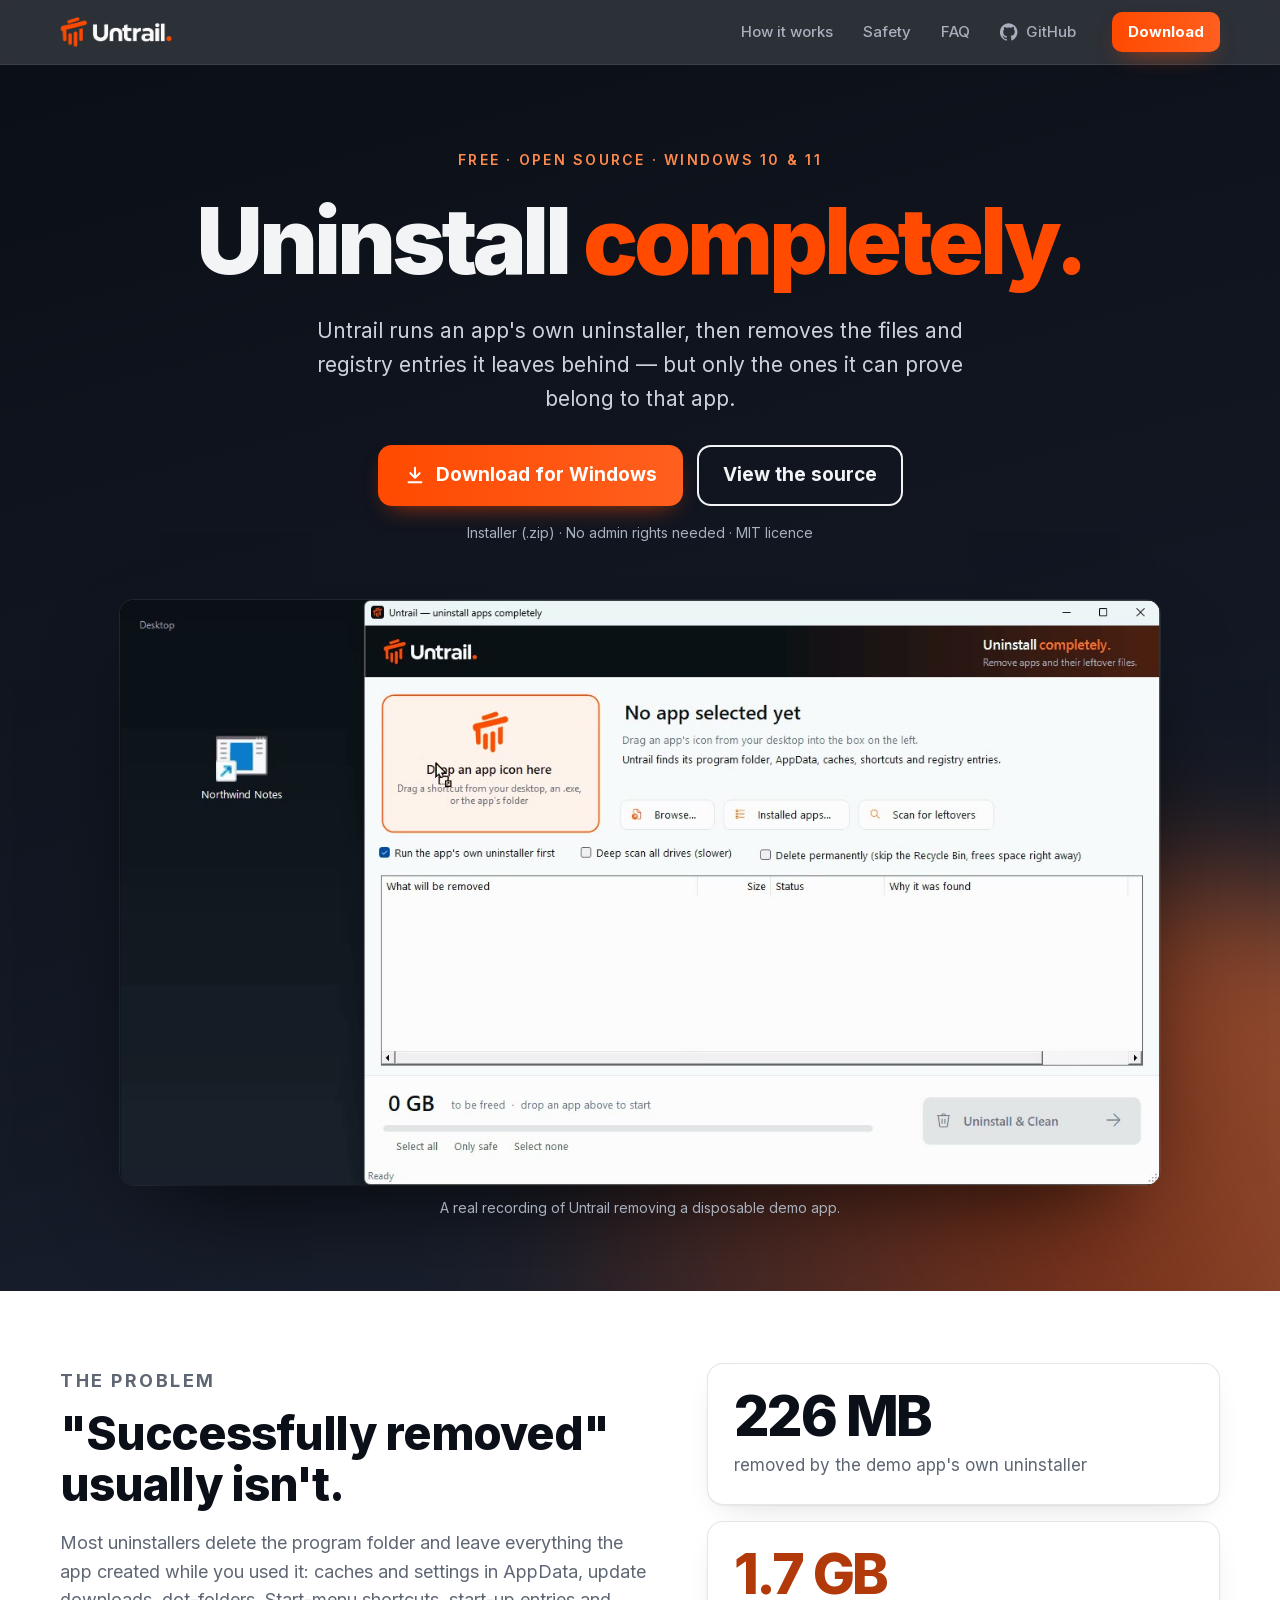
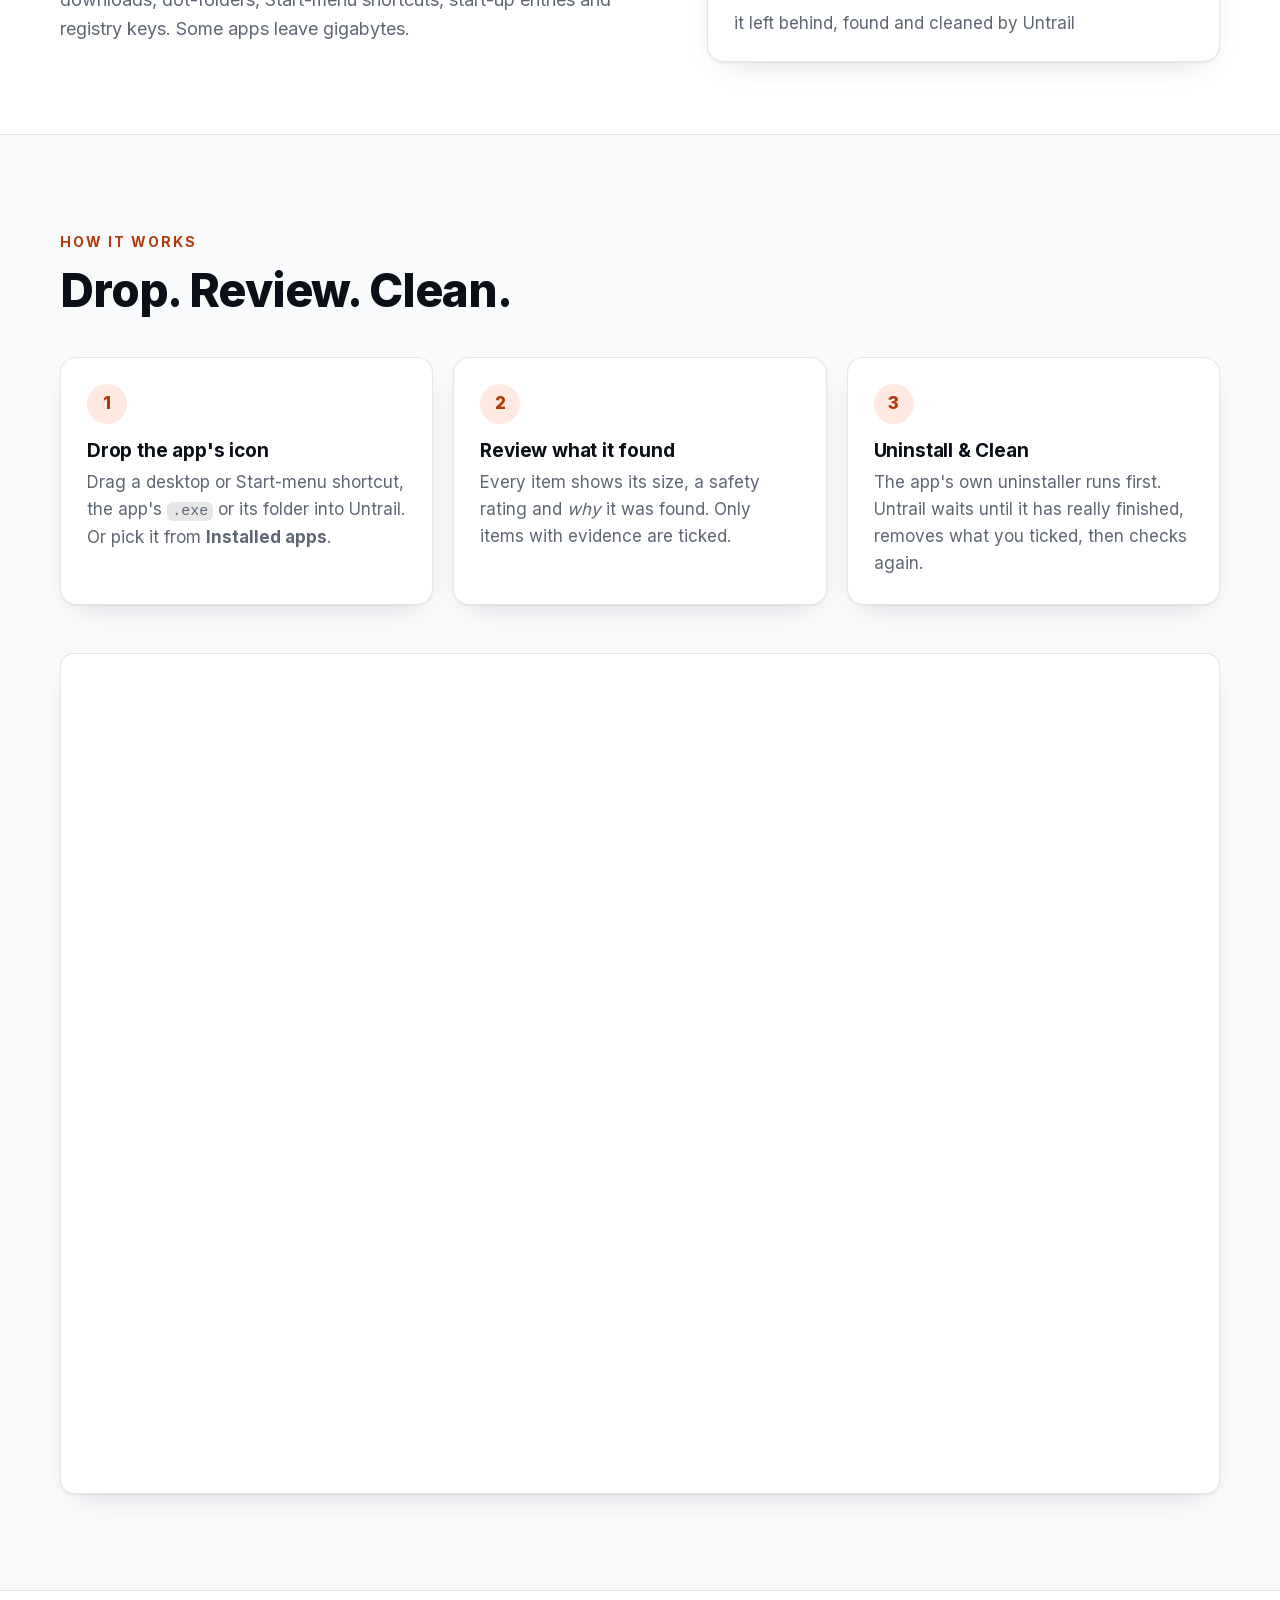
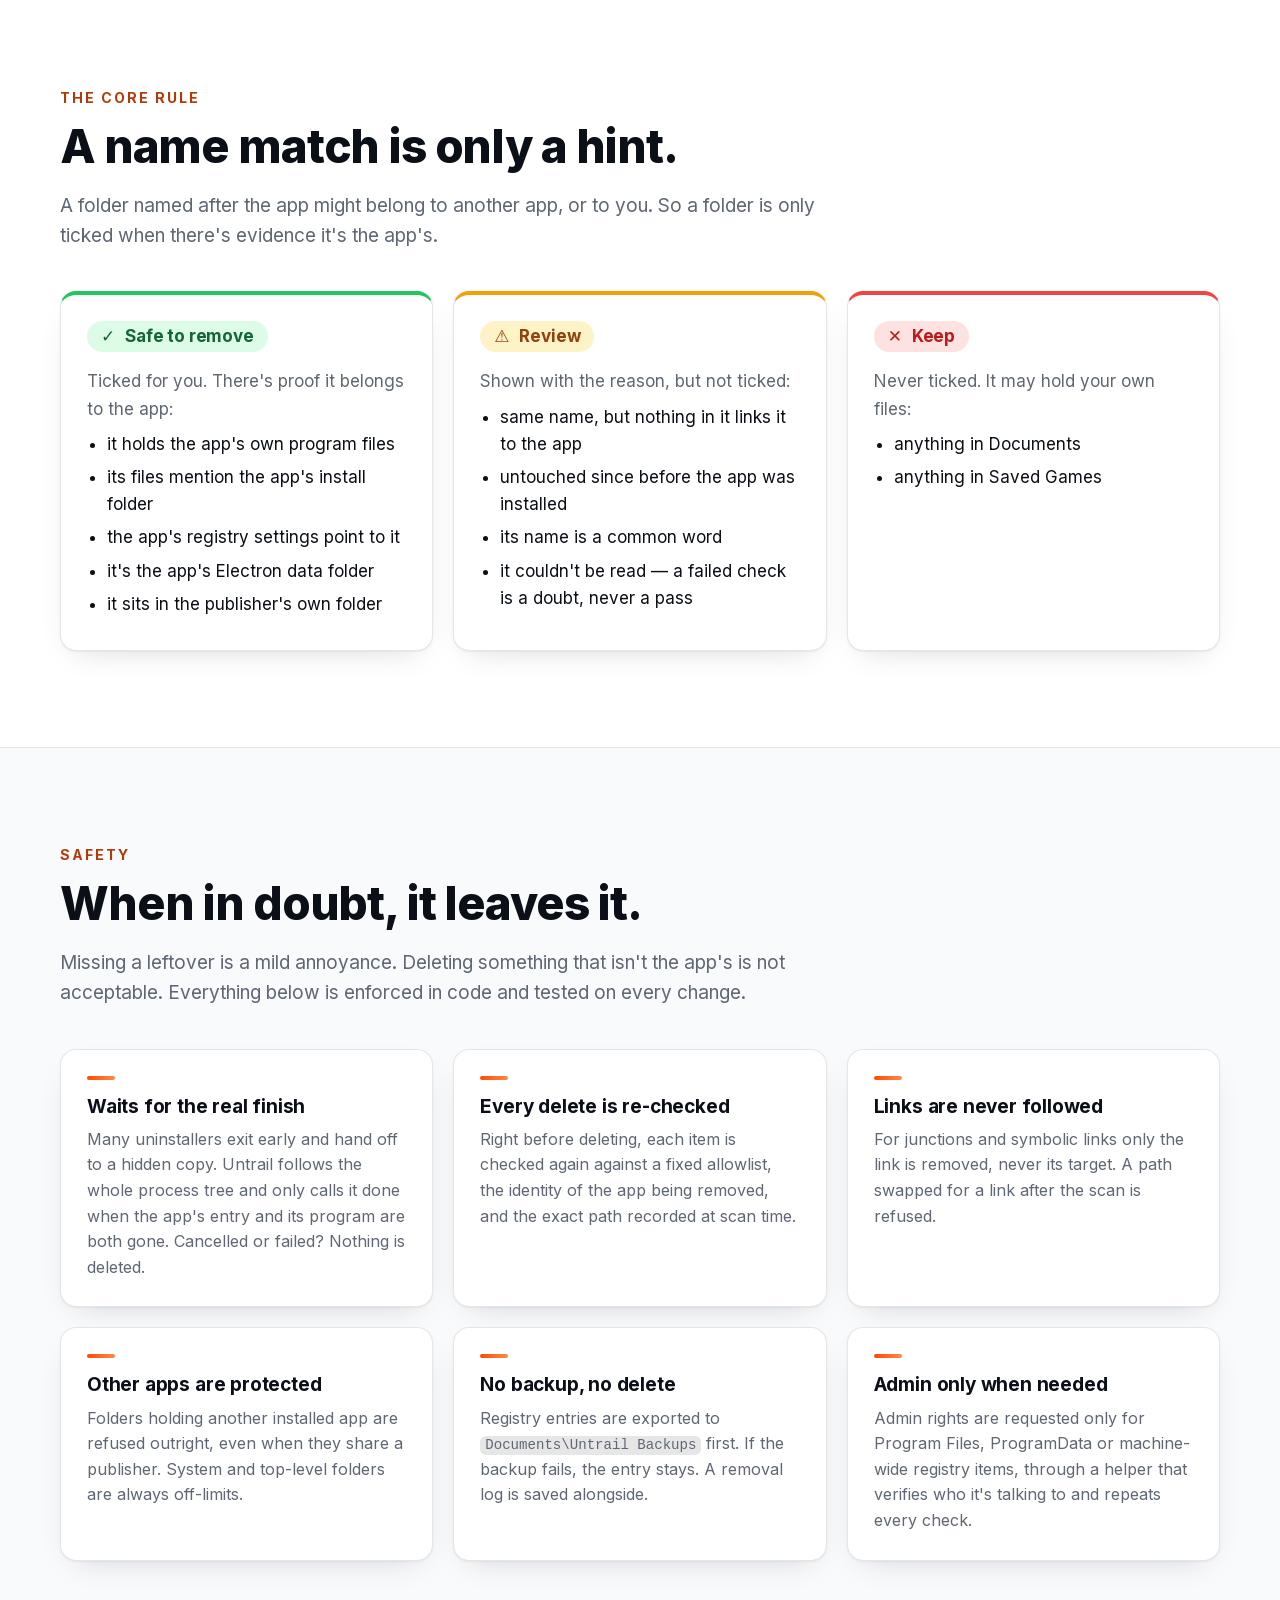
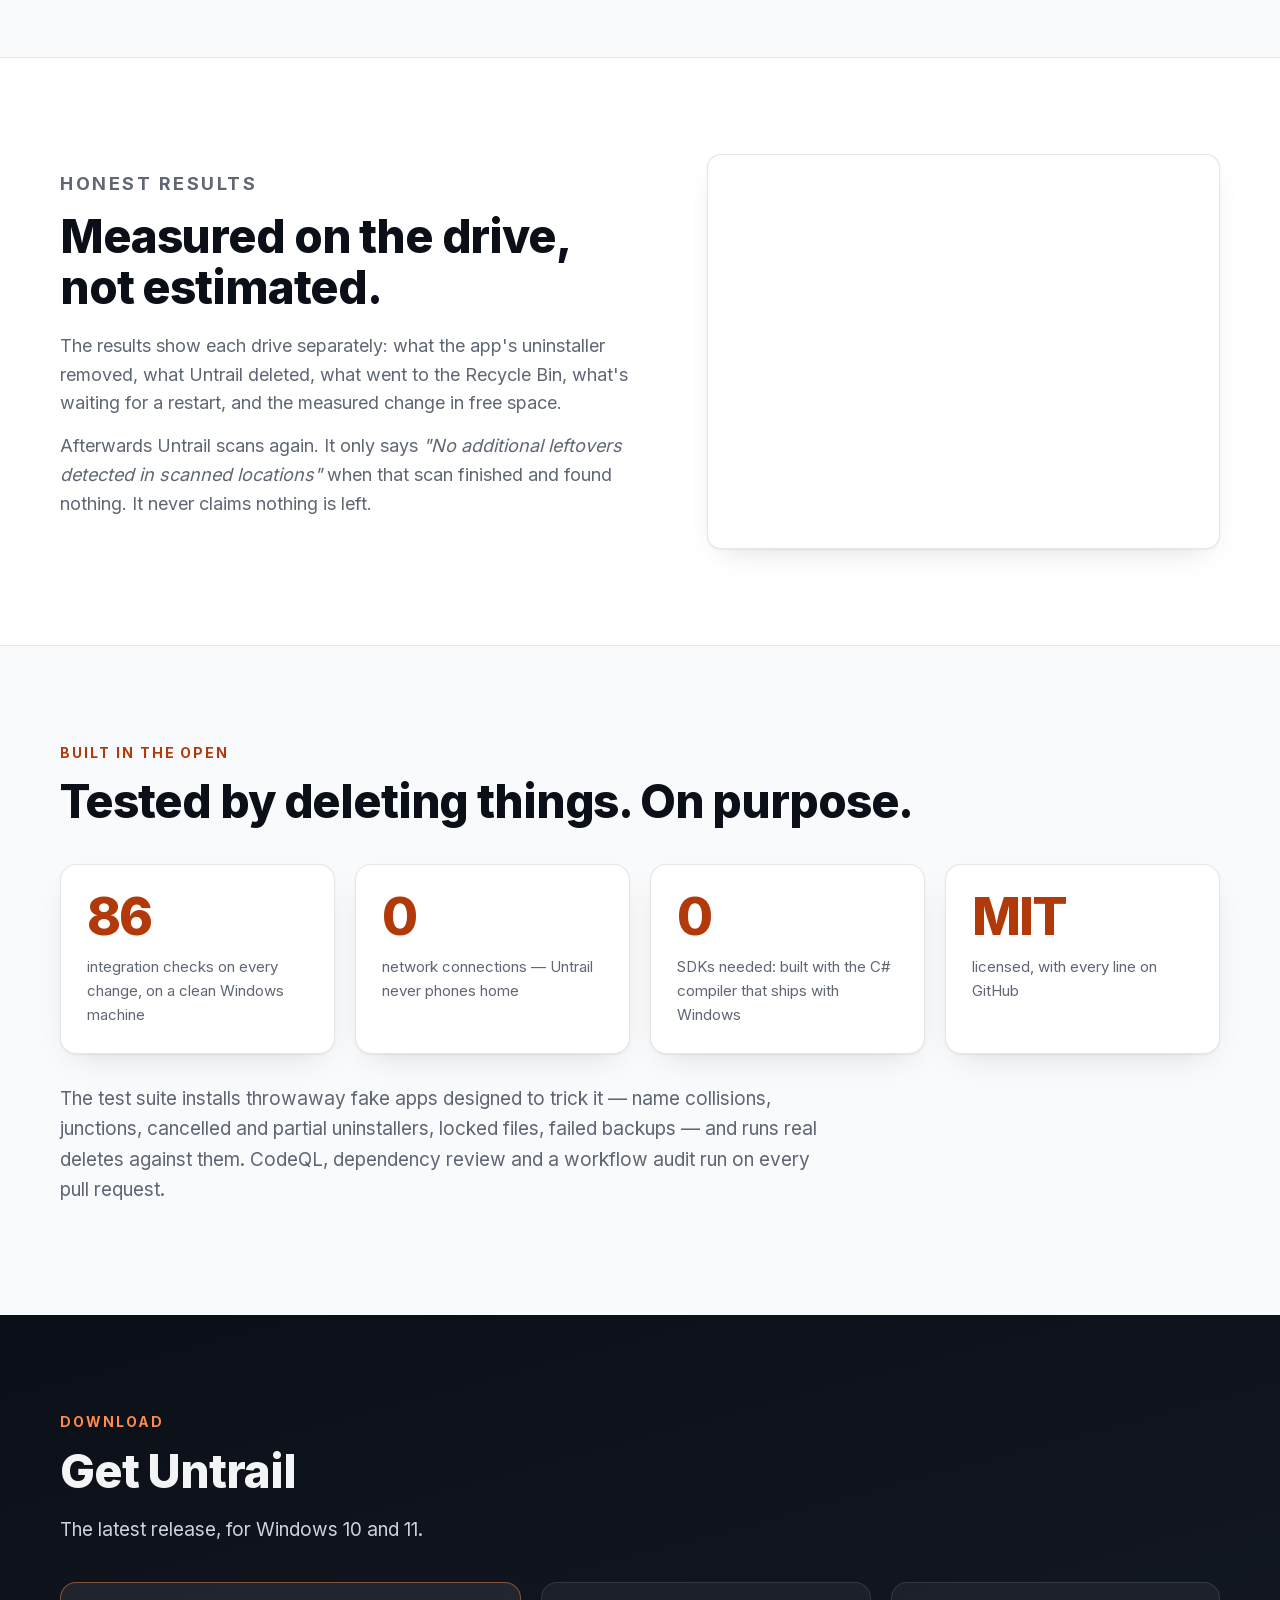
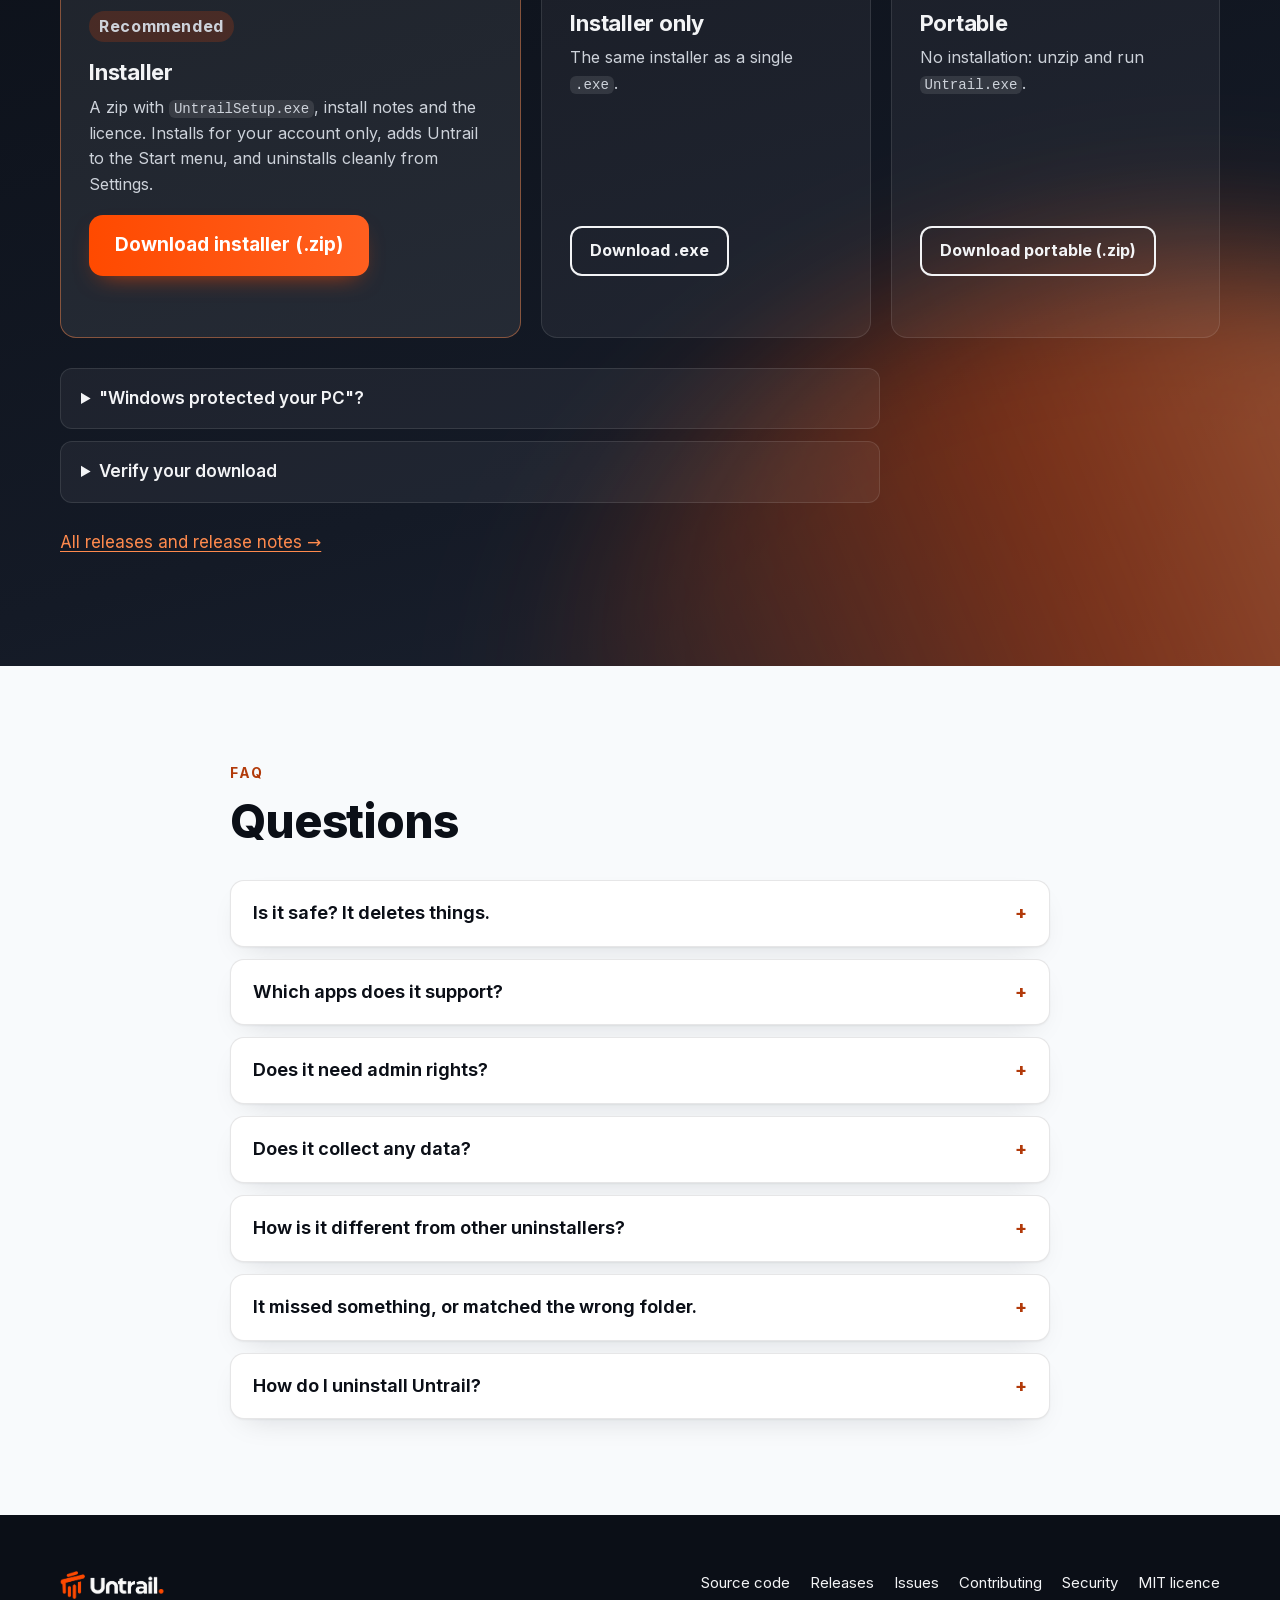
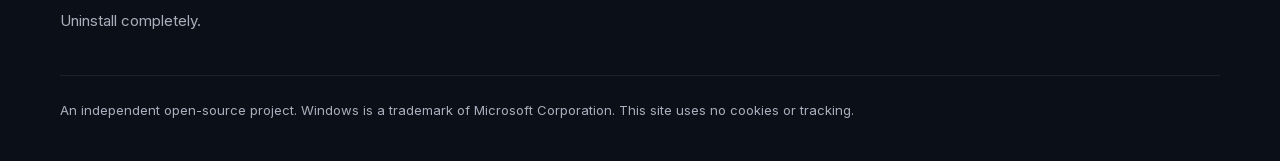
==== site/index.html @ 9685c0c5 "Add the website and an installer zip download - site/: the Untrail website for GitHub Pages: hero wi" ====
<!doctype html>
<html lang="en">
<head>
  <meta charset="utf-8">
  <meta name="viewport" content="width=device-width, initial-scale=1">
  <meta http-equiv="Content-Security-Policy" content="default-src 'self'; script-src 'self'; style-src 'self'; img-src 'self' data:; media-src 'self'; font-src 'self'; connect-src https://api.github.com; base-uri 'self'; form-action 'none'; object-src 'none'">
  <meta name="referrer" content="strict-origin-when-cross-origin">
  <title>Untrail — Uninstall Windows apps completely, leftovers included</title>
  <meta name="description" content="Untrail is a free, open-source Windows app that runs an app's own uninstaller, then removes the files and registry entries it leaves behind — but only the ones it can prove belong to that app.">
  <link rel="canonical" href="https://usmanmateen.github.io/untrail/">
  <meta name="theme-color" content="#0b0f17">
  <meta name="color-scheme" content="light dark">

  <meta property="og:type" content="website">
  <meta property="og:site_name" content="Untrail">
  <meta property="og:title" content="Untrail — Uninstall completely.">
  <meta property="og:description" content="Remove Windows apps and the files they leave behind. Free and open source.">
  <meta property="og:url" content="https://usmanmateen.github.io/untrail/">
  <meta property="og:image" content="https://usmanmateen.github.io/untrail/assets/img/og.png">
  <meta property="og:image:width" content="1280">
  <meta property="og:image:height" content="640">
  <meta property="og:image:alt" content="Untrail logo with the tagline Uninstall completely.">
  <meta name="twitter:card" content="summary_large_image">

  <link rel="icon" href="favicon.ico" sizes="any">
  <link rel="icon" type="image/png" sizes="32x32" href="assets/img/icon-32.png">
  <link rel="apple-touch-icon" href="assets/img/apple-touch-icon.png">
  <link rel="manifest" href="site.webmanifest">
  <link rel="preload" href="assets/fonts/Inter.woff2" as="font" type="font/woff2" crossorigin>
  <link rel="stylesheet" href="assets/css/site.css">
  <script src="assets/js/site.js" defer></script>

  <script type="application/ld+json">
  {
    "@context": "https://schema.org",
    "@type": "SoftwareApplication",
    "name": "Untrail",
    "description": "Uninstall Windows apps completely: runs the app's own uninstaller, then removes the leftovers it can prove belong to the app.",
    "applicationCategory": "UtilitiesApplication",
    "operatingSystem": "Windows 10, Windows 11",
    "url": "https://usmanmateen.github.io/untrail/",
    "downloadUrl": "https://github.com/usmanmateen/untrail/releases/latest/download/UntrailSetup.zip",
    "license": "https://opensource.org/licenses/MIT",
    "isAccessibleForFree": true,
    "offers": { "@type": "Offer", "price": "0", "priceCurrency": "USD" },
    "author": { "@type": "Person", "name": "Usman Mateen", "url": "https://github.com/usmanmateen" },
    "codeRepository": "https://github.com/usmanmateen/untrail",
    "image": "https://usmanmateen.github.io/untrail/assets/img/og.png"
  }
  </script>
</head>
<body>
  <a class="skip" href="#main">Skip to content</a>

  <header class="nav" id="top">
    <div class="wrap nav-in">
      <a class="brand" href="#top" aria-label="Untrail home">
        <img src="assets/img/logo-dark.png" width="1057" height="284" alt="Untrail">
      </a>
      <nav aria-label="Primary">
        <ul class="nav-links">
          <li><a href="#how">How it works</a></li>
          <li><a href="#safety">Safety</a></li>
          <li><a href="#faq">FAQ</a></li>
          <li><a class="gh" href="https://github.com/usmanmateen/untrail" rel="noopener">
            <svg aria-hidden="true" viewBox="0 0 24 24" width="18" height="18"><path fill="currentColor" d="M12 .3a12 12 0 0 0-3.8 23.4c.6.1.8-.3.8-.6v-2c-3.3.7-4-1.6-4-1.6-.6-1.4-1.4-1.8-1.4-1.8-1-.7.1-.7.1-.7 1.2 0 1.9 1.2 1.9 1.2 1 1.8 2.8 1.3 3.5 1 0-.8.4-1.3.7-1.6-2.7-.3-5.5-1.3-5.5-6 0-1.2.5-2.3 1.3-3.1-.2-.4-.6-1.6 0-3.2 0 0 1-.3 3.4 1.2a11.5 11.5 0 0 1 6 0C17.3 4.7 18.3 5 18.3 5c.7 1.6.2 2.9.1 3.2.8.8 1.3 1.9 1.3 3.2 0 4.6-2.8 5.6-5.5 5.9.4.4.8 1.1.8 2.2v3.3c0 .3.2.7.8.6A12 12 0 0 0 12 .3"/></svg>
            GitHub<span class="stars" data-stars hidden></span></a></li>
        </ul>
      </nav>
      <a class="btn btn-sm" href="#download">Download</a>
    </div>
  </header>

  <main id="main">
    <!-- Hero -->
    <section class="hero">
      <div class="hero-glow" aria-hidden="true"></div>
      <div class="wrap hero-in">
        <p class="eyebrow">Free · Open source · Windows 10 &amp; 11</p>
        <h1>Uninstall <span class="or">completely.</span></h1>
        <p class="lead">Untrail runs an app's own uninstaller, then removes the files and registry entries it leaves behind — but only the ones it can prove belong to that app.</p>
        <div class="cta">
          <a class="btn btn-lg" href="https://github.com/usmanmateen/untrail/releases/latest/download/UntrailSetup.zip" data-dl="UntrailSetup.zip">
            <svg aria-hidden="true" viewBox="0 0 24 24" width="22" height="22"><path fill="none" stroke="currentColor" stroke-width="2.2" stroke-linecap="round" stroke-linejoin="round" d="M12 4v11m-5-5 5 5 5-5M5 20h14"/></svg>
            Download for Windows
          </a>
          <a class="btn btn-ghost btn-lg" href="https://github.com/usmanmateen/untrail" rel="noopener">View the source</a>
        </div>
        <p class="meta" data-release-line>Installer (.zip) · No admin rights needed · MIT licence</p>
        <figure class="hero-shot">
          <div class="window">
            <video class="demo" autoplay muted loop playsinline preload="metadata" poster="assets/img/demo-poster.jpg" width="1280" height="720" aria-label="Screen recording: dragging an app's shortcut into Untrail, reviewing the leftovers it found, and cleaning them up">
              <source src="assets/video/demo.mp4" type="video/mp4">
            </video>
          </div>
          <figcaption>A real recording of Untrail removing a disposable demo app.</figcaption>
        </figure>
      </div>
    </section>

    <!-- Problem -->
    <section class="band" aria-labelledby="problem-h">
      <div class="wrap split">
        <div>
          <p class="kicker">The problem</p>
          <h2 id="problem-h">"Successfully removed" usually isn't.</h2>
          <p>Most uninstallers delete the program folder and leave everything the app created while you used it: caches and settings in AppData, update downloads, dot-folders, Start-menu shortcuts, start-up entries and registry keys. Some apps leave gigabytes.</p>
        </div>
        <dl class="stats">
          <div><dt>226 MB</dt><dd>removed by the demo app's own uninstaller</dd></div>
          <div class="hl"><dt>1.7 GB</dt><dd>it left behind, found and cleaned by Untrail</dd></div>
        </dl>
      </div>
    </section>

    <!-- How it works -->
    <section id="how" class="section" aria-labelledby="how-h">
      <div class="wrap">
        <p class="kicker">How it works</p>
        <h2 id="how-h">Drop. Review. Clean.</h2>
        <ol class="steps">
          <li><span>1</span><h3>Drop the app's icon</h3><p>Drag a desktop or Start-menu shortcut, the app's <code>.exe</code> or its folder into Untrail. Or pick it from <b>Installed apps</b>.</p></li>
          <li><span>2</span><h3>Review what it found</h3><p>Every item shows its size, a safety rating and <em>why</em> it was found. Only items with evidence are ticked.</p></li>
          <li><span>3</span><h3>Uninstall &amp; Clean</h3><p>The app's own uninstaller runs first. Untrail waits until it has really finished, removes what you ticked, then checks again.</p></li>
        </ol>
        <figure class="shot">
          <picture>
            <img src="assets/img/app-scan.webp" width="1136" height="839" loading="lazy" decoding="async" alt="Untrail's scan list for a demo app: each leftover with its size, a Safe to remove or Review rating, and the reason it was found">
          </picture>
        </figure>
      </div>
    </section>

    <!-- Evidence -->
    <section class="section alt" aria-labelledby="ev-h">
      <div class="wrap">
        <p class="kicker">The core rule</p>
        <h2 id="ev-h">A name match is only a hint.</h2>
        <p class="sub">A folder named after the app might belong to another app, or to you. So a folder is only ticked when there's evidence it's the app's.</p>
        <div class="states">
          <article class="state ok">
            <h3><span aria-hidden="true">✓</span> Safe to remove</h3>
            <p>Ticked for you. There's proof it belongs to the app:</p>
            <ul>
              <li>it holds the app's own program files</li>
              <li>its files mention the app's install folder</li>
              <li>the app's registry settings point to it</li>
              <li>it's the app's Electron data folder</li>
              <li>it sits in the publisher's own folder</li>
            </ul>
          </article>
          <article class="state rv">
            <h3><span aria-hidden="true">⚠</span> Review</h3>
            <p>Shown with the reason, but not ticked:</p>
            <ul>
              <li>same name, but nothing in it links it to the app</li>
              <li>untouched since before the app was installed</li>
              <li>its name is a common word</li>
              <li>it couldn't be read — a failed check is a doubt, never a pass</li>
            </ul>
          </article>
          <article class="state no">
            <h3><span aria-hidden="true">✕</span> Keep</h3>
            <p>Never ticked. It may hold your own files:</p>
            <ul>
              <li>anything in Documents</li>
              <li>anything in Saved Games</li>
            </ul>
          </article>
        </div>
      </div>
    </section>

    <!-- Safety -->
    <section id="safety" class="section" aria-labelledby="safety-h">
      <div class="wrap">
        <p class="kicker">Safety</p>
        <h2 id="safety-h">When in doubt, it leaves it.</h2>
        <p class="sub">Missing a leftover is a mild annoyance. Deleting something that isn't the app's is not acceptable. Everything below is enforced in code and tested on every change.</p>
        <div class="grid">
          <article class="card"><h3>Waits for the real finish</h3><p>Many uninstallers exit early and hand off to a hidden copy. Untrail follows the whole process tree and only calls it done when the app's entry and its program are both gone. Cancelled or failed? Nothing is deleted.</p></article>
          <article class="card"><h3>Every delete is re-checked</h3><p>Right before deleting, each item is checked again against a fixed allowlist, the identity of the app being removed, and the exact path recorded at scan time.</p></article>
          <article class="card"><h3>Links are never followed</h3><p>For junctions and symbolic links only the link is removed, never its target. A path swapped for a link after the scan is refused.</p></article>
          <article class="card"><h3>Other apps are protected</h3><p>Folders holding another installed app are refused outright, even when they share a publisher. System and top-level folders are always off-limits.</p></article>
          <article class="card"><h3>No backup, no delete</h3><p>Registry entries are exported to <code>Documents\Untrail Backups</code> first. If the backup fails, the entry stays. A removal log is saved alongside.</p></article>
          <article class="card"><h3>Admin only when needed</h3><p>Admin rights are requested only for Program Files, ProgramData or machine-wide registry items, through a helper that verifies who it's talking to and repeats every check.</p></article>
        </div>
      </div>
    </section>

    <!-- Results -->
    <section class="section alt" aria-labelledby="res-h">
      <div class="wrap split">
        <div>
          <p class="kicker">Honest results</p>
          <h2 id="res-h">Measured on the drive, not estimated.</h2>
          <p>The results show each drive separately: what the app's uninstaller removed, what Untrail deleted, what went to the Recycle Bin, what's waiting for a restart, and the measured change in free space.</p>
          <p>Afterwards Untrail scans again. It only says <em>"No additional leftovers detected in scanned locations"</em> when that scan finished and found nothing. It never claims nothing is left.</p>
        </div>
        <figure class="shot small">
          <img src="assets/img/app-results.webp" width="766" height="589" loading="lazy" decoding="async" alt="Untrail's results window: the uninstaller removed 226 MB, Untrail deleted 1.63 GB, and the free space on drive C changed by 1.86 GB">
        </figure>
      </div>
    </section>

    <!-- Proof -->
    <section class="section" aria-labelledby="proof-h">
      <div class="wrap">
        <p class="kicker">Built in the open</p>
        <h2 id="proof-h">Tested by deleting things. On purpose.</h2>
        <div class="proof">
          <div><b>86</b><span>integration checks on every change, on a clean Windows machine</span></div>
          <div><b>0</b><span>network connections — Untrail never phones home</span></div>
          <div><b>0</b><span>SDKs needed: built with the C# compiler that ships with Windows</span></div>
          <div><b>MIT</b><span>licensed, with every line on GitHub</span></div>
        </div>
        <p class="sub">The test suite installs throwaway fake apps designed to trick it — name collisions, junctions, cancelled and partial uninstallers, locked files, failed backups — and runs real deletes against them. CodeQL, dependency review and a workflow audit run on every pull request.</p>
      </div>
    </section>

    <!-- Download -->
    <section id="download" class="section dl" aria-labelledby="dl-h">
      <div class="hero-glow" aria-hidden="true"></div>
      <div class="wrap">
        <p class="kicker">Download</p>
        <h2 id="dl-h">Get Untrail</h2>
        <p class="sub" data-release-sub>The latest release, for Windows 10 and 11.</p>
        <div class="dl-grid">
          <article class="dl-card main">
            <p class="tag">Recommended</p>
            <h3>Installer</h3>
            <p>A zip with <code>UntrailSetup.exe</code>, install notes and the licence. Installs for your account only, adds Untrail to the Start menu, and uninstalls cleanly from Settings.</p>
            <a class="btn btn-lg" href="https://github.com/usmanmateen/untrail/releases/latest/download/UntrailSetup.zip" data-dl="UntrailSetup.zip">Download installer (.zip)</a>
            <p class="size" data-size="UntrailSetup.zip"></p>
          </article>
          <article class="dl-card">
            <h3>Installer only</h3>
            <p>The same installer as a single <code>.exe</code>.</p>
            <a class="btn btn-ghost" href="https://github.com/usmanmateen/untrail/releases/latest/download/UntrailSetup.exe" data-dl="UntrailSetup.exe">Download .exe</a>
            <p class="size" data-size="UntrailSetup.exe"></p>
          </article>
          <article class="dl-card">
            <h3>Portable</h3>
            <p>No installation: unzip and run <code>Untrail.exe</code>.</p>
            <a class="btn btn-ghost" href="https://github.com/usmanmateen/untrail/releases/latest" data-portable>Download portable (.zip)</a>
            <p class="size" data-size-portable></p>
          </article>
        </div>

        <div class="notes">
          <details>
            <summary>"Windows protected your PC"?</summary>
            <p>Untrail isn't code-signed yet, so SmartScreen may warn the first time you run it. Choose <b>More info → Run anyway</b>. You can check the download first, as below.</p>
          </details>
          <details>
            <summary>Verify your download</summary>
            <p>Each release lists SHA-256 checksums in <a href="https://github.com/usmanmateen/untrail/releases/latest" data-sums>SHA256SUMS.txt</a>. In PowerShell:</p>
            <pre><code>Get-FileHash .\UntrailSetup.zip -Algorithm SHA256</code></pre>
            <p>From v1.1.2, releases also carry signed build provenance, so you can confirm a file was built by the project's own GitHub workflow:</p>
            <pre><code>gh attestation verify UntrailSetup.exe -R usmanmateen/untrail</code></pre>
          </details>
        </div>
        <p class="all"><a href="https://github.com/usmanmateen/untrail/releases">All releases and release notes →</a></p>
      </div>
    </section>

    <!-- FAQ -->
    <section id="faq" class="section" aria-labelledby="faq-h">
      <div class="wrap narrow">
        <p class="kicker">FAQ</p>
        <h2 id="faq-h">Questions</h2>
        <div class="faq">
          <details><summary>Is it safe? It deletes things.</summary>
            <p>That's exactly why it's careful. Only items with evidence are ticked, everything is re-checked right before it's deleted, links are never followed, registry entries are backed up first, and by default files go to the Recycle Bin. The safety rules are covered by integration tests that run real deletes against fake apps.</p></details>
          <details><summary>Which apps does it support?</summary>
            <p>Desktop apps installed with the usual Windows installers (MSI, NSIS, Inno Setup, Squirrel/Electron and similar), for your account or for all users; apps with no uninstaller; and Steam games through their shortcuts. Microsoft Store apps and built-in Windows components aren't supported — use Settings → Apps for those.</p></details>
          <details><summary>Does it need admin rights?</summary>
            <p>Not to install, and usually not to clean up: most leftovers live in your own user folder. Untrail asks for admin only when an item is in Program Files, ProgramData or the machine-wide registry. Don't start Untrail with "Run as administrator" — Windows blocks drag and drop into admin windows.</p></details>
          <details><summary>Does it collect any data?</summary>
            <p>No. Untrail makes no network connections at all. Removal logs and registry backups stay on your PC, in <code>Documents\Untrail Backups</code>.</p></details>
          <details><summary>How is it different from other uninstallers?</summary>
            <p>Tools like Bulk Crap Uninstaller and Revo are excellent and do much more. Untrail is deliberately narrow: one app at a time, and very conservative about what it deletes. It requires evidence before ticking a folder, waits for the uninstaller's whole process tree, re-checks every path at delete time, and measures the space actually freed per drive.</p></details>
          <details><summary>It missed something, or matched the wrong folder.</summary>
            <p>Please send a <a href="https://github.com/usmanmateen/untrail/issues/new?template=leftover_report.yml">leftover report</a>. Run <code>Untrail.exe --scan "&lt;shortcut&gt;" --hide-user --out report.txt</code> — <code>--hide-user</code> replaces your user folder with <code>%USERPROFILE%</code> — and attach the report.</p></details>
          <details><summary>How do I uninstall Untrail?</summary>
            <p>Settings → Apps → Installed apps → Untrail → Uninstall. It removes itself completely.</p></details>
        </div>
      </div>
    </section>
  </main>

  <footer class="foot">
    <div class="wrap foot-in">
      <div>
        <img src="assets/img/logo-dark.png" width="1057" height="284" alt="Untrail" class="foot-logo">
        <p>Uninstall completely.</p>
      </div>
      <nav aria-label="Footer">
        <ul>
          <li><a href="https://github.com/usmanmateen/untrail">Source code</a></li>
          <li><a href="https://github.com/usmanmateen/untrail/releases">Releases</a></li>
          <li><a href="https://github.com/usmanmateen/untrail/issues">Issues</a></li>
          <li><a href="https://github.com/usmanmateen/untrail/blob/main/CONTRIBUTING.md">Contributing</a></li>
          <li><a href="https://github.com/usmanmateen/untrail/security/policy">Security</a></li>
          <li><a href="https://github.com/usmanmateen/untrail/blob/main/LICENSE">MIT licence</a></li>
        </ul>
      </nav>
      <p class="fine">An independent open-source project. Windows is a trademark of Microsoft Corporation. This site uses no cookies or tracking.</p>
    </div>
  </footer>
</body>
</html>
---- site/assets/css/site.css ----
/* Untrail — brand palette (brand/brand-guide.webp) and Inter. */
@font-face {
  font-family: "Inter";
  src: url("../fonts/Inter.woff2") format("woff2");
  font-weight: 100 900;
  font-display: swap;
}

:root {
  --or: #ff4a00;
  --or2: #ff8a4d;
  --or-ink: #b23a0a;
  --ink: #0b0f17;
  --slate: #1b2230;
  --stone: #5f6774;
  --cloud: #e5e7eb;
  --surface: #f8fafc;
  --card: #ffffff;
  --line: rgba(11, 15, 23, 0.1);
  --text: var(--ink);
  --muted: var(--stone);
  --bg: var(--surface);
  --bg-alt: #ffffff;
  --ok: #166534; --ok-bg: #dcfce7;
  --rv: #92400e; --rv-bg: #fef3c7;
  --no: #b91c1c; --no-bg: #fee2e2;
  --radius: 16px;
  --shadow: 0 1px 2px rgba(11, 15, 23, 0.05), 0 12px 32px -16px rgba(11, 15, 23, 0.18);
  --dark-1: #0b0f17;
  --dark-2: #141a26;
  --on-dark: #f3f4f6;
  --on-dark-muted: #a8b0bd;
}

@media (prefers-color-scheme: dark) {
  :root {
    --text: #eef0f3;
    --muted: #a8b0bd;
    --bg: #0e131c;
    --bg-alt: #121823;
    --card: #171e2b;
    --line: rgba(255, 255, 255, 0.09);
    --or-ink: #ff8a4d;
    --ok: #86efac; --ok-bg: rgba(34, 197, 94, 0.14);
    --rv: #fcd34d; --rv-bg: rgba(245, 158, 11, 0.14);
    --no: #fca5a5; --no-bg: rgba(239, 68, 68, 0.14);
    --shadow: 0 1px 2px rgba(0, 0, 0, 0.3), 0 16px 40px -20px rgba(0, 0, 0, 0.6);
  }
}

*, *::before, *::after { box-sizing: border-box; }
html { scroll-behavior: smooth; -webkit-text-size-adjust: 100%; }
body {
  margin: 0;
  font-family: "Inter", system-ui, -apple-system, "Segoe UI", sans-serif;
  font-size: 17px;
  line-height: 1.6;
  color: var(--text);
  background: var(--bg);
  -webkit-font-smoothing: antialiased;
  text-rendering: optimizeLegibility;
}
img, video { max-width: 100%; height: auto; display: block; }
a { color: var(--or-ink); text-underline-offset: 3px; }
a:hover { text-decoration-thickness: 2px; }
code, pre { font-family: ui-monospace, "Cascadia Code", Consolas, monospace; font-size: 0.88em; }
:not(pre) > code { overflow-wrap: anywhere; padding: 0.1em 0.35em; border-radius: 6px; background: var(--line); }
h1, h2, h3 { line-height: 1.12; letter-spacing: -0.025em; margin: 0; }
h2 { font-size: clamp(30px, 4.2vw, 46px); font-weight: 800; margin-bottom: 18px; }
h3 { font-size: 19px; font-weight: 700; letter-spacing: -0.01em; }
p { margin: 0 0 14px; }
:focus-visible { outline: 3px solid var(--or); outline-offset: 3px; border-radius: 6px; }

.wrap { width: min(1160px, 100% - 32px); margin-inline: auto; }
.narrow { width: min(820px, 100% - 32px); }
.skip { position: absolute; left: -999px; top: 8px; z-index: 100; padding: 10px 16px; background: var(--card); color: var(--text); border-radius: 8px; }
.skip:focus { left: 16px; }

/* Buttons */
.btn {
  display: inline-flex; align-items: center; justify-content: center; gap: 10px;
  padding: 12px 20px; border-radius: 12px; border: 0;
  background: linear-gradient(90deg, var(--or), #ff5f1f);
  color: #fff; font-weight: 700; font-size: 16px; text-decoration: none; white-space: nowrap;
  box-shadow: 0 10px 24px -12px rgba(255, 74, 0, 0.75);
  transition: transform 0.15s ease, box-shadow 0.15s ease, filter 0.15s ease;
}
.btn:hover { filter: brightness(1.05); transform: translateY(-1px); box-shadow: 0 14px 28px -12px rgba(255, 74, 0, 0.85); }
.btn:active { transform: translateY(0); }
.btn-lg { padding: 15px 26px; font-size: 19px; border-radius: 14px; }
.btn-sm { padding: 8px 16px; font-size: 15px; border-radius: 10px; }
.btn-ghost { background: transparent; color: inherit; box-shadow: inset 0 0 0 2px currentColor; }
.btn-ghost:hover { box-shadow: inset 0 0 0 2px currentColor; filter: none; background: rgba(127, 127, 127, 0.1); }

/* Nav */
.nav { position: sticky; top: 0; z-index: 50; background: rgba(11, 15, 23, 0.86); backdrop-filter: saturate(1.4) blur(12px); border-bottom: 1px solid rgba(255, 255, 255, 0.08); }
.nav-in { display: flex; align-items: center; gap: 24px; height: 64px; }
.brand img { height: 30px; width: auto; }
.nav nav { margin-left: auto; }
.nav-links { display: flex; gap: 6px; list-style: none; margin: 0; padding: 0; }
.nav-links a { display: inline-flex; align-items: center; gap: 8px; padding: 8px 12px; border-radius: 8px; color: var(--on-dark-muted); text-decoration: none; font-weight: 500; font-size: 15px; }
.nav-links a:hover { color: #fff; background: rgba(255, 255, 255, 0.07); }
.stars { white-space: nowrap; padding: 1px 8px; border-radius: 999px; background: rgba(255, 255, 255, 0.1); font-size: 13px; color: #fff; }
.stars::before { content: "★ "; color: var(--or2); }

/* Dark bands: hero and download */
.hero, .dl { position: relative; overflow: hidden; background: linear-gradient(165deg, var(--dark-1) 0%, var(--dark-2) 70%, #1b2230 100%); color: var(--on-dark); }
.hero a:not(.btn), .dl a:not(.btn) { color: var(--or2); }
.hero-glow { position: absolute; right: -320px; bottom: -380px; width: 1100px; height: 760px; border-radius: 50%; transform: rotate(-22deg); background: linear-gradient(90deg, rgba(11, 15, 23, 0), rgba(255, 74, 0, 0.42) 55%, rgba(255, 138, 77, 0.6)); filter: blur(70px); pointer-events: none; }
.hero.full { min-height: 100vh; }
.hero-in { position: relative; padding: 84px 0 72px; text-align: center; }
.eyebrow { font-size: 14px; font-weight: 600; letter-spacing: 0.16em; text-transform: uppercase; color: var(--or2); margin-bottom: 18px; }
.hero h1 { font-size: clamp(44px, 8.4vw, 92px); font-weight: 850; letter-spacing: -0.045em; }
.or { color: var(--or); }
.lead { max-width: 720px; margin: 22px auto 30px; font-size: clamp(18px, 2.1vw, 21px); color: #cdd2da; }
.cta { display: flex; justify-content: center; gap: 14px; flex-wrap: wrap; }
.meta { margin-top: 16px; font-size: 14px; color: var(--on-dark-muted); }
.hero-shot { margin: 56px auto 0; max-width: 1040px; }
.window { border-radius: 14px; overflow: hidden; background: #000; box-shadow: 0 40px 100px -40px rgba(0, 0, 0, 0.9), 0 0 0 1px rgba(255, 255, 255, 0.08); }
.demo { width: 100%; aspect-ratio: 16 / 9; object-fit: cover; background: #0b0f17; }
figcaption { margin-top: 12px; font-size: 14px; color: var(--muted); }
.hero figcaption { color: var(--on-dark-muted); }

/* Sections */
.section { padding: 96px 0; }
.section.alt { background: var(--bg-alt); border-block: 1px solid var(--line); }
.kicker { font-size: 14px; font-weight: 700; letter-spacing: 0.14em; text-transform: uppercase; color: var(--or-ink); margin-bottom: 12px; }
.dl .kicker { color: var(--or2); }
.sub { max-width: 760px; font-size: 19px; color: var(--muted); }
.dl .sub { color: #cdd2da; }

.band { padding: 72px 0; background: var(--bg-alt); border-bottom: 1px solid var(--line); }
.split { display: grid; grid-template-columns: 1.15fr 1fr; gap: 56px; align-items: center; }
.split p { color: var(--muted); font-size: 18px; }
.stats { display: grid; gap: 16px; margin: 0; }
.stats div { padding: 24px 26px; border-radius: var(--radius); background: var(--card); border: 1px solid var(--line); box-shadow: var(--shadow); }
.stats dt { font-size: clamp(40px, 5vw, 56px); font-weight: 800; letter-spacing: -0.04em; line-height: 1; }
.stats dd { margin: 8px 0 0; color: var(--muted); }
.stats .hl dt { color: var(--or-ink); }

.steps { list-style: none; padding: 0; margin: 40px 0 48px; display: grid; grid-template-columns: repeat(3, 1fr); gap: 20px; }
.steps li { padding: 26px; border-radius: var(--radius); background: var(--card); border: 1px solid var(--line); box-shadow: var(--shadow); }
.steps span { display: inline-grid; place-items: center; width: 40px; height: 40px; border-radius: 50%; margin-bottom: 16px; background: rgba(255, 74, 0, 0.12); color: var(--or-ink); font-weight: 800; }
.steps h3 { margin-bottom: 8px; }
.steps p { margin: 0; color: var(--muted); }
.shot { margin: 0; border-radius: 14px; overflow: hidden; border: 1px solid var(--line); box-shadow: var(--shadow); background: #fff; }
.shot.small { max-width: 620px; justify-self: end; }

.states { display: grid; grid-template-columns: repeat(3, 1fr); gap: 20px; margin-top: 40px; }
.state { padding: 26px; border-radius: var(--radius); background: var(--card); border: 1px solid var(--line); box-shadow: var(--shadow); border-top: 4px solid; }
.state h3 { display: inline-flex; gap: 10px; align-items: center; padding: 6px 14px; border-radius: 999px; margin-bottom: 16px; font-size: 17px; }
.state p { color: var(--muted); margin-bottom: 8px; }
.state ul { margin: 0; padding-left: 20px; }
.state li { margin: 6px 0; }
.state.ok { border-top-color: #22c55e; } .state.ok h3 { color: var(--ok); background: var(--ok-bg); }
.state.rv { border-top-color: #f59e0b; } .state.rv h3 { color: var(--rv); background: var(--rv-bg); }
.state.no { border-top-color: #ef4444; } .state.no h3 { color: var(--no); background: var(--no-bg); }

.grid { display: grid; grid-template-columns: repeat(3, 1fr); gap: 20px; margin-top: 40px; }
.card { padding: 26px; border-radius: var(--radius); background: var(--card); border: 1px solid var(--line); box-shadow: var(--shadow); }
.card h3 { margin-bottom: 10px; }
.card h3::before { content: ""; display: block; width: 28px; height: 4px; border-radius: 2px; margin-bottom: 16px; background: linear-gradient(90deg, var(--or), var(--or2)); }
.card p { margin: 0; color: var(--muted); font-size: 16px; }

.proof { display: grid; grid-template-columns: repeat(4, 1fr); gap: 20px; margin: 36px 0 30px; }
.proof div { padding: 26px; border-radius: var(--radius); background: var(--card); border: 1px solid var(--line); box-shadow: var(--shadow); }
.proof b { display: block; font-size: 52px; font-weight: 800; letter-spacing: -0.04em; line-height: 1; color: var(--or-ink); }
.proof span { display: block; margin-top: 12px; color: var(--muted); font-size: 15px; }

/* Download */
.dl .wrap { position: relative; }
.dl-grid { display: grid; grid-template-columns: 1.4fr 1fr 1fr; gap: 20px; margin-top: 36px; }
.dl-card { display: flex; flex-direction: column; gap: 4px; padding: 28px; border-radius: var(--radius); background: rgba(255, 255, 255, 0.05); border: 1px solid rgba(255, 255, 255, 0.1); }
.dl-card.main { background: rgba(255, 255, 255, 0.08); border-color: rgba(255, 138, 77, 0.45); }
.dl-card h3 { font-size: 22px; margin-bottom: 6px; }
.dl-card p { color: #cdd2da; font-size: 16px; }
.dl-card .btn { margin-top: auto; align-self: flex-start; }
.dl-card .btn-ghost { color: var(--on-dark); }
.dl-card .size { margin: 10px 0 0; font-size: 14px; color: var(--on-dark-muted); min-height: 1.4em; }
.tag { align-self: flex-start; padding: 3px 10px; border-radius: 999px; background: rgba(255, 74, 0, 0.18); color: var(--or2); font-size: 13px; font-weight: 700; letter-spacing: 0.04em; }
.dl code { background: rgba(255, 255, 255, 0.1); }
.notes { display: grid; gap: 12px; margin-top: 30px; max-width: 820px; }
.notes details { min-width: 0; padding: 16px 20px; border-radius: 12px; background: rgba(255, 255, 255, 0.05); border: 1px solid rgba(255, 255, 255, 0.1); }
.notes summary { cursor: pointer; font-weight: 600; }
.notes p { margin: 12px 0 0; color: #cdd2da; font-size: 16px; }
.notes pre { margin: 10px 0 0; padding: 12px 14px; border-radius: 10px; background: #070a10; overflow-x: auto; }
.all { margin-top: 26px; }

/* FAQ */
.faq { margin-top: 32px; display: grid; gap: 12px; }
.faq details { padding: 18px 22px; border-radius: 14px; background: var(--card); border: 1px solid var(--line); box-shadow: var(--shadow); }
.faq summary { cursor: pointer; font-weight: 650; font-size: 18px; list-style: none; display: flex; justify-content: space-between; gap: 16px; }
.faq summary::-webkit-details-marker { display: none; }
.faq summary::after { content: "+"; color: var(--or-ink); font-weight: 700; transition: transform 0.2s ease; }
.faq details[open] summary::after { transform: rotate(45deg); }
.faq p { margin: 14px 0 0; color: var(--muted); }

/* Footer */
.foot { background: var(--dark-1); color: var(--on-dark-muted); padding: 56px 0 40px; font-size: 15px; }
.foot-in { display: grid; grid-template-columns: 1fr auto; gap: 28px 40px; align-items: start; }
.foot-logo { height: 28px; width: auto; margin-bottom: 10px; }
.foot ul { list-style: none; display: flex; flex-wrap: wrap; gap: 6px 20px; margin: 0; padding: 0; }
.foot a { color: var(--on-dark); text-decoration: none; }
.foot a:hover { text-decoration: underline; }
.fine { grid-column: 1 / -1; margin: 0; padding-top: 24px; border-top: 1px solid rgba(255, 255, 255, 0.08); font-size: 13px; }

/* Responsive */
@media (max-width: 960px) {
  .split, .dl-grid { grid-template-columns: 1fr; }
  .steps, .states, .grid { grid-template-columns: 1fr 1fr; }
  .proof { grid-template-columns: 1fr 1fr; }
  .shot.small { justify-self: stretch; }
}
@media (max-width: 680px) {
  body { font-size: 16px; }
  .nav-links li:not(:last-child) { display: none; }
  .nav-in { gap: 12px; }
  .brand img { height: 26px; }
  .hero-in { padding: 56px 0 48px; }
  .eyebrow { font-size: 12px; letter-spacing: 0.1em; }
  .section { padding: 68px 0; }
  .steps, .states, .grid, .proof { grid-template-columns: 1fr; }
  .cta .btn { width: 100%; }
  .foot-in { grid-template-columns: 1fr; }
}

@media (prefers-reduced-motion: reduce) {
  html { scroll-behavior: auto; }
  .btn { transition: none; }
  .btn:hover { transform: none; }
}
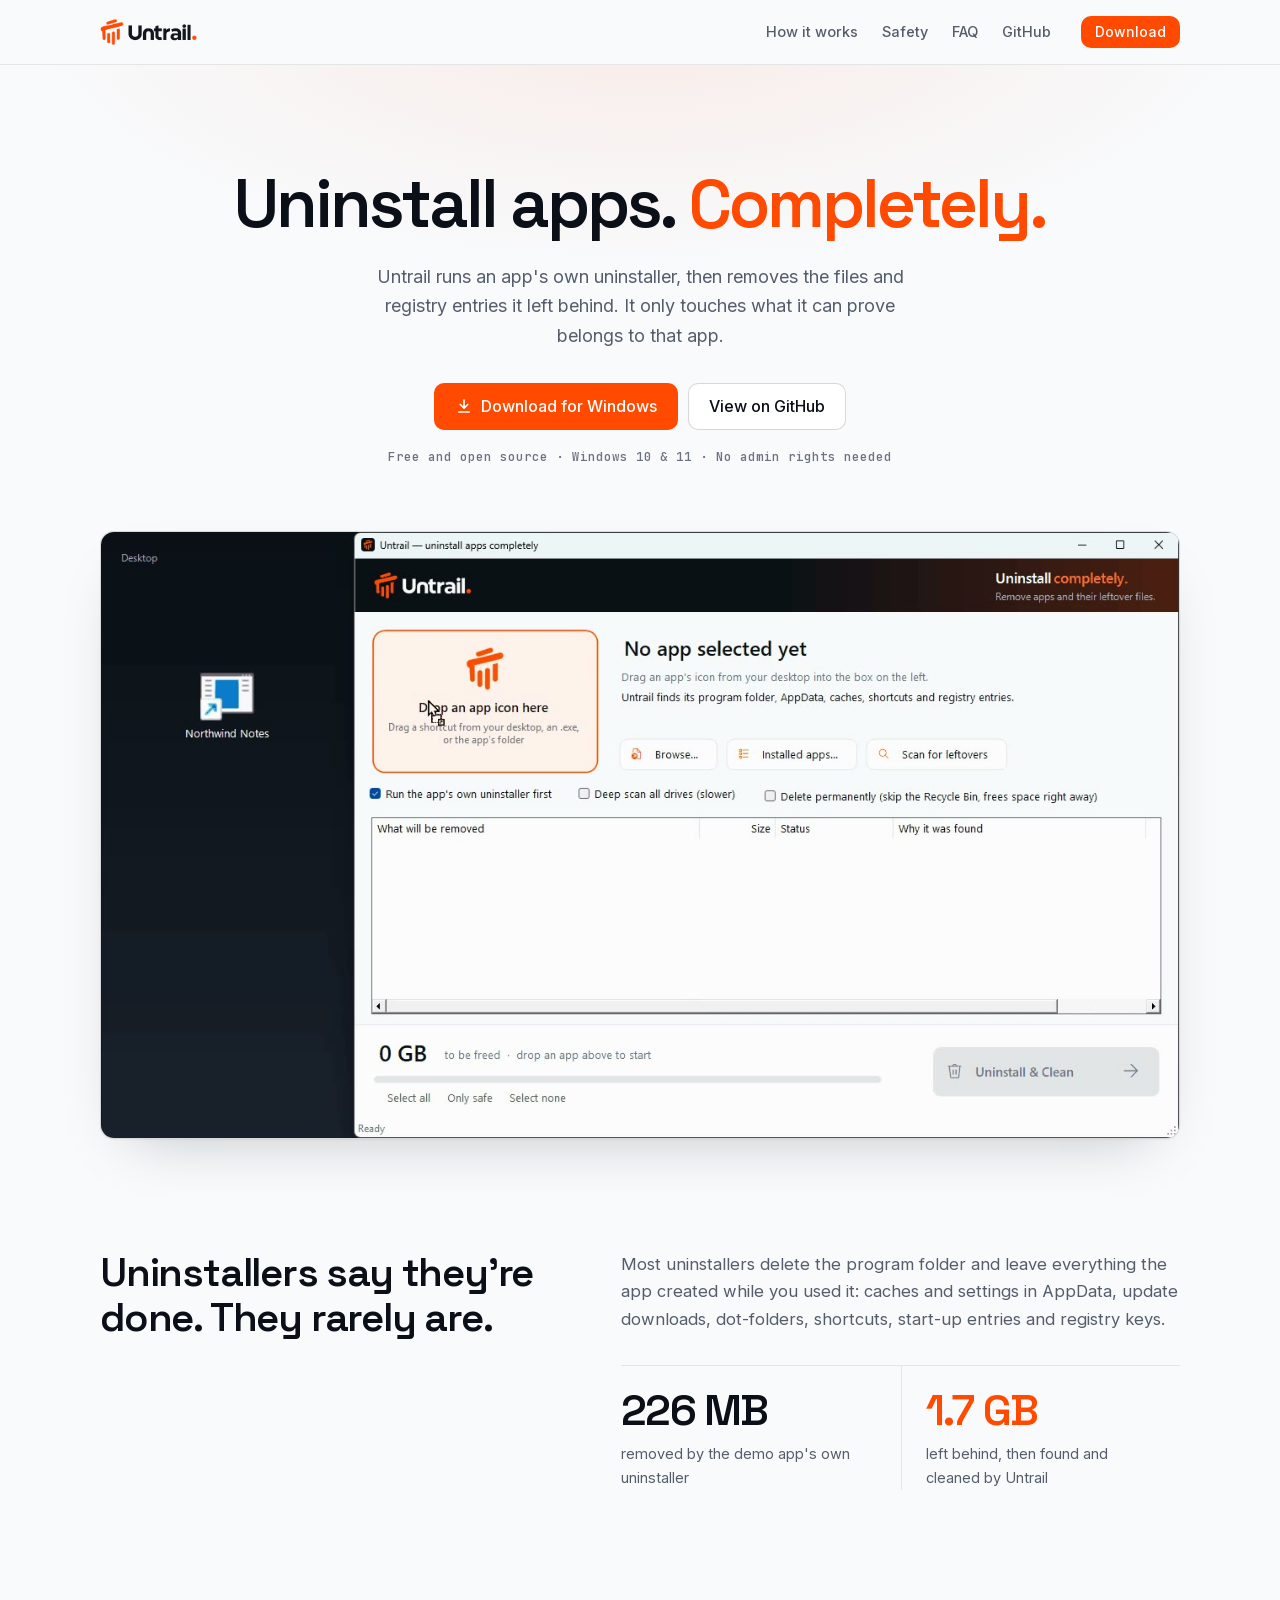
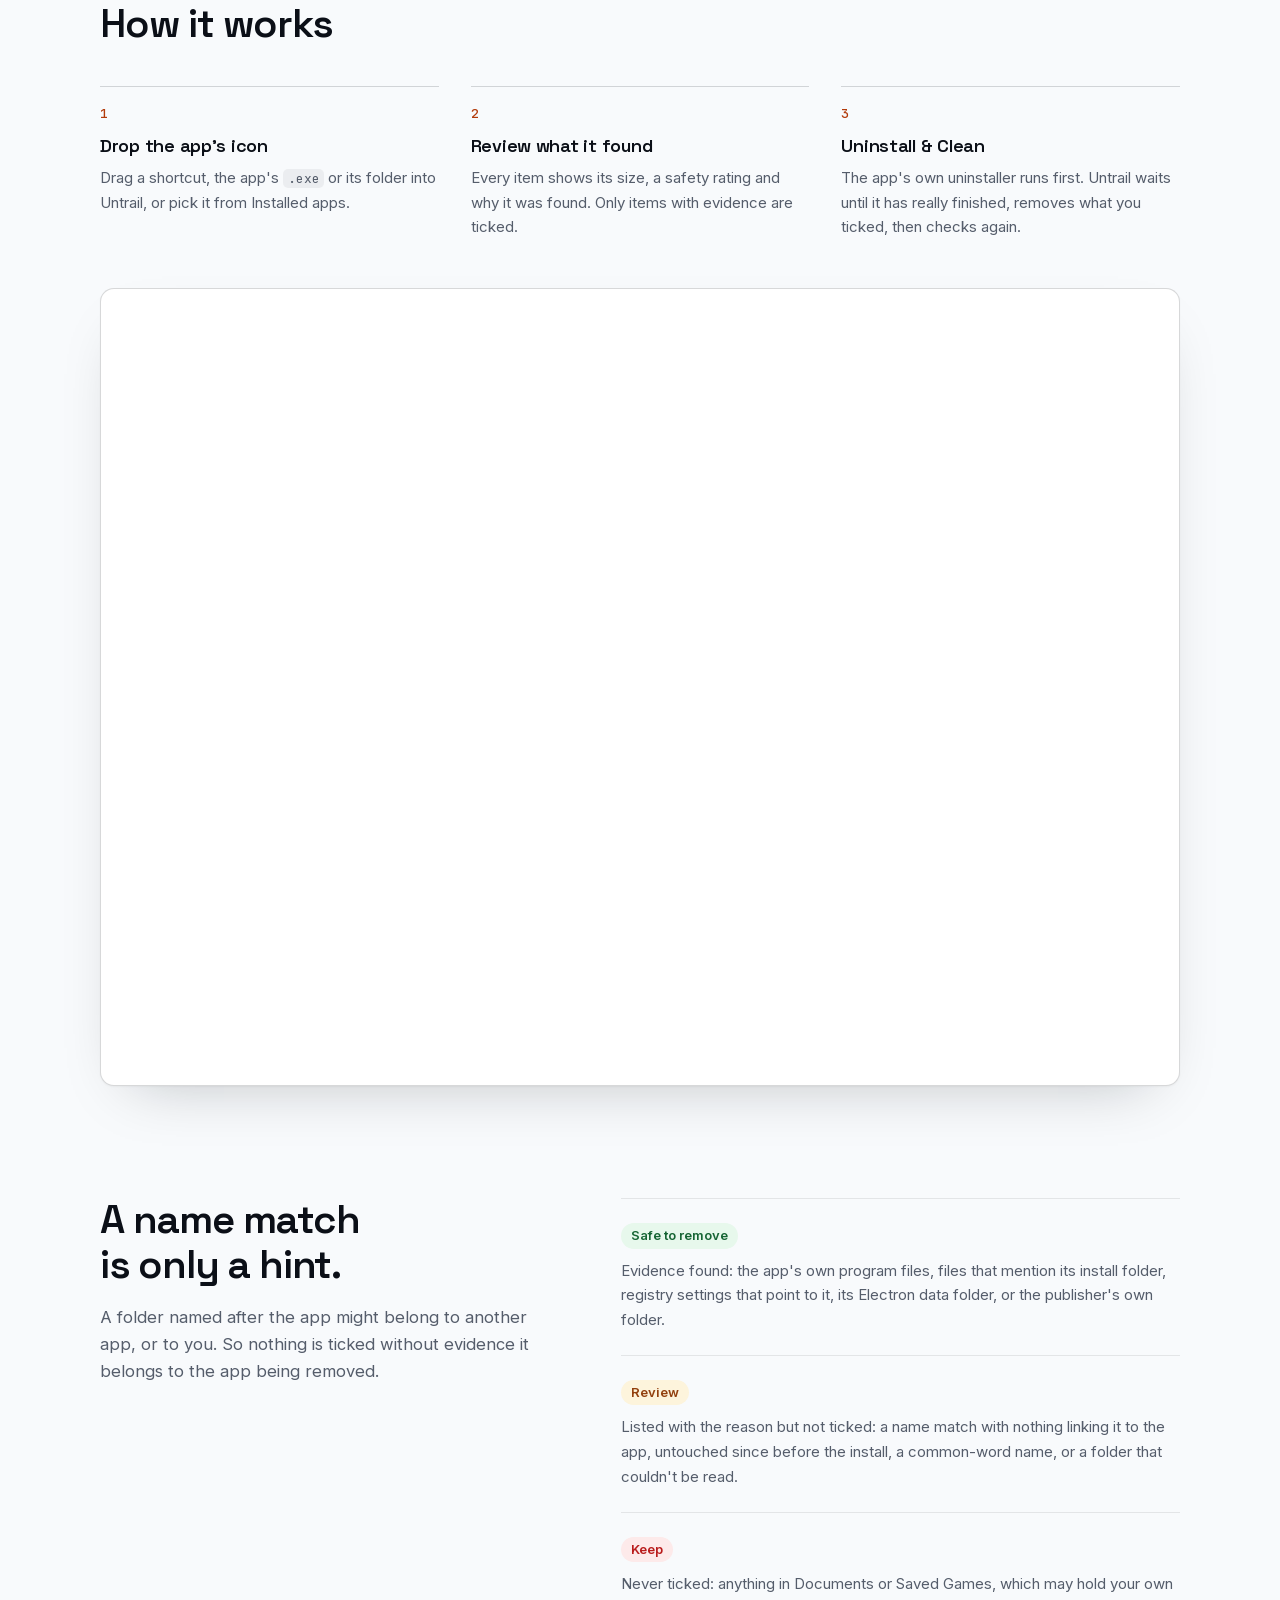
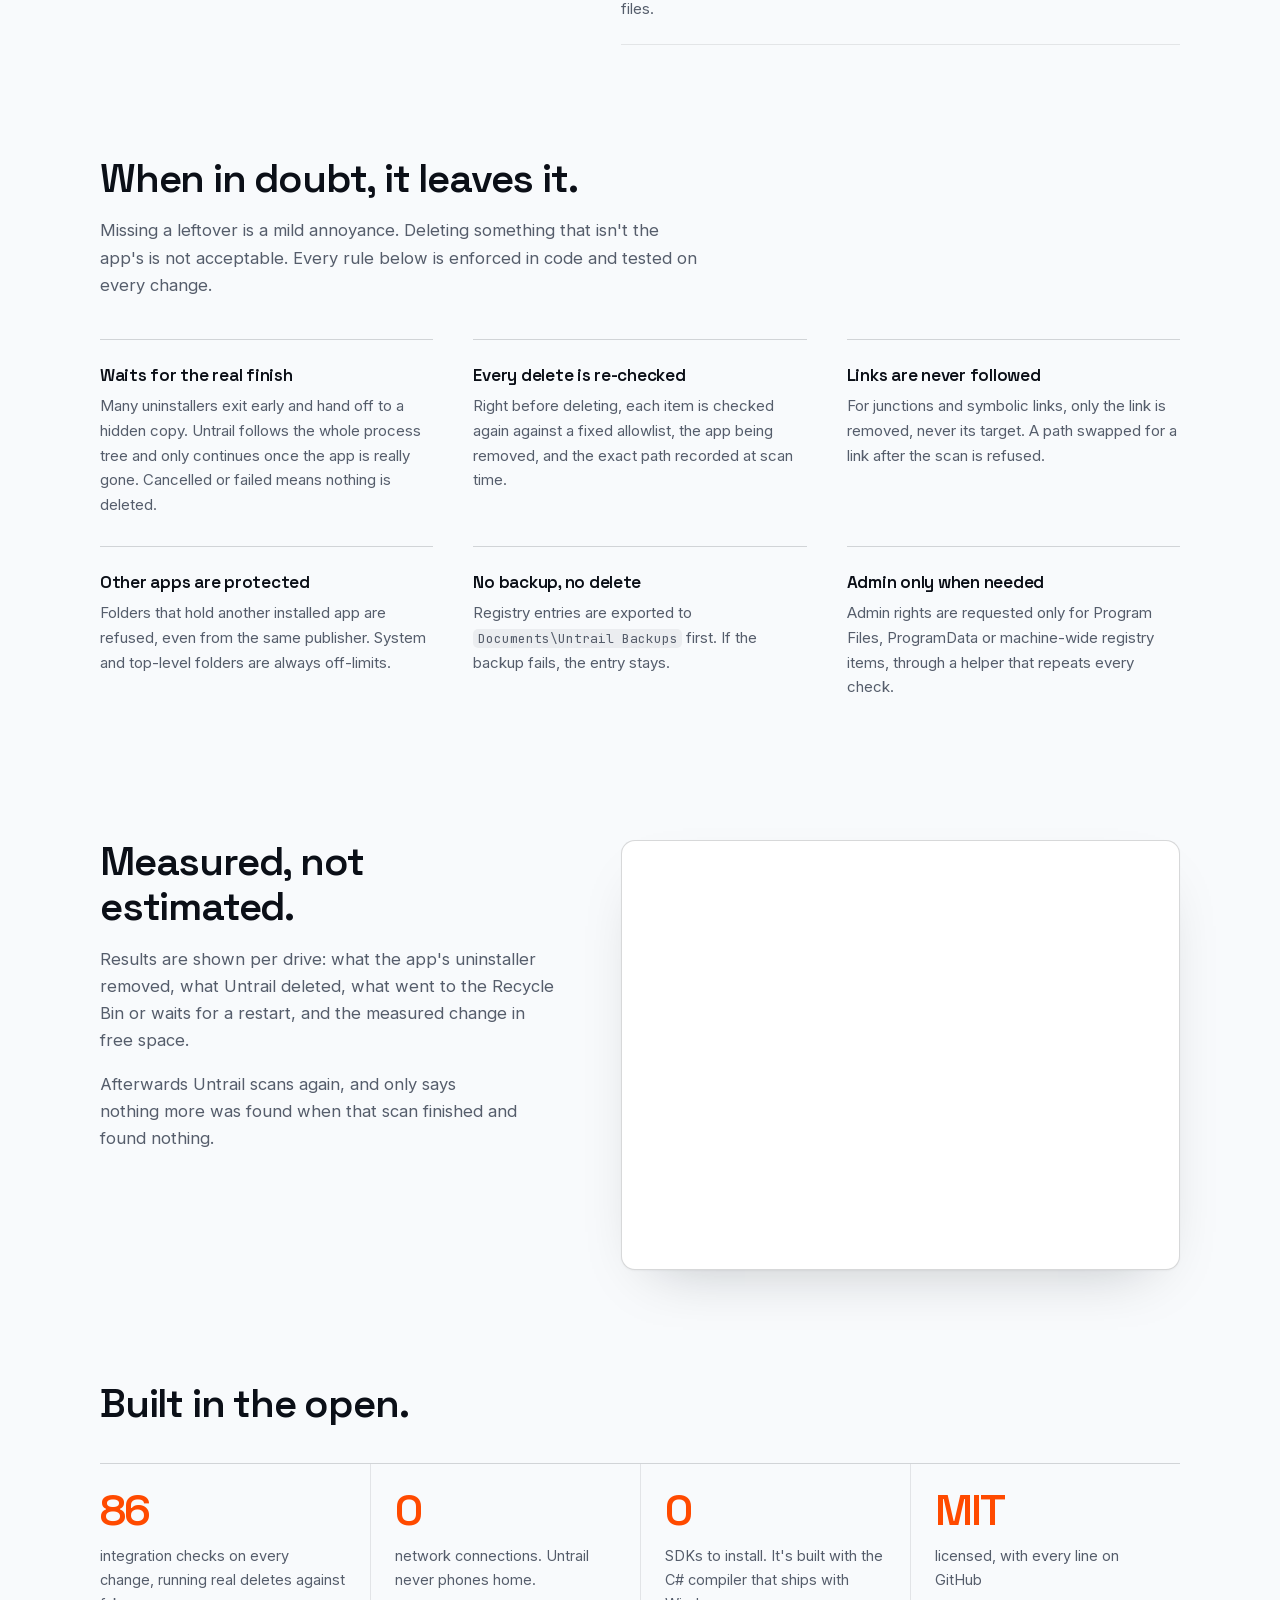
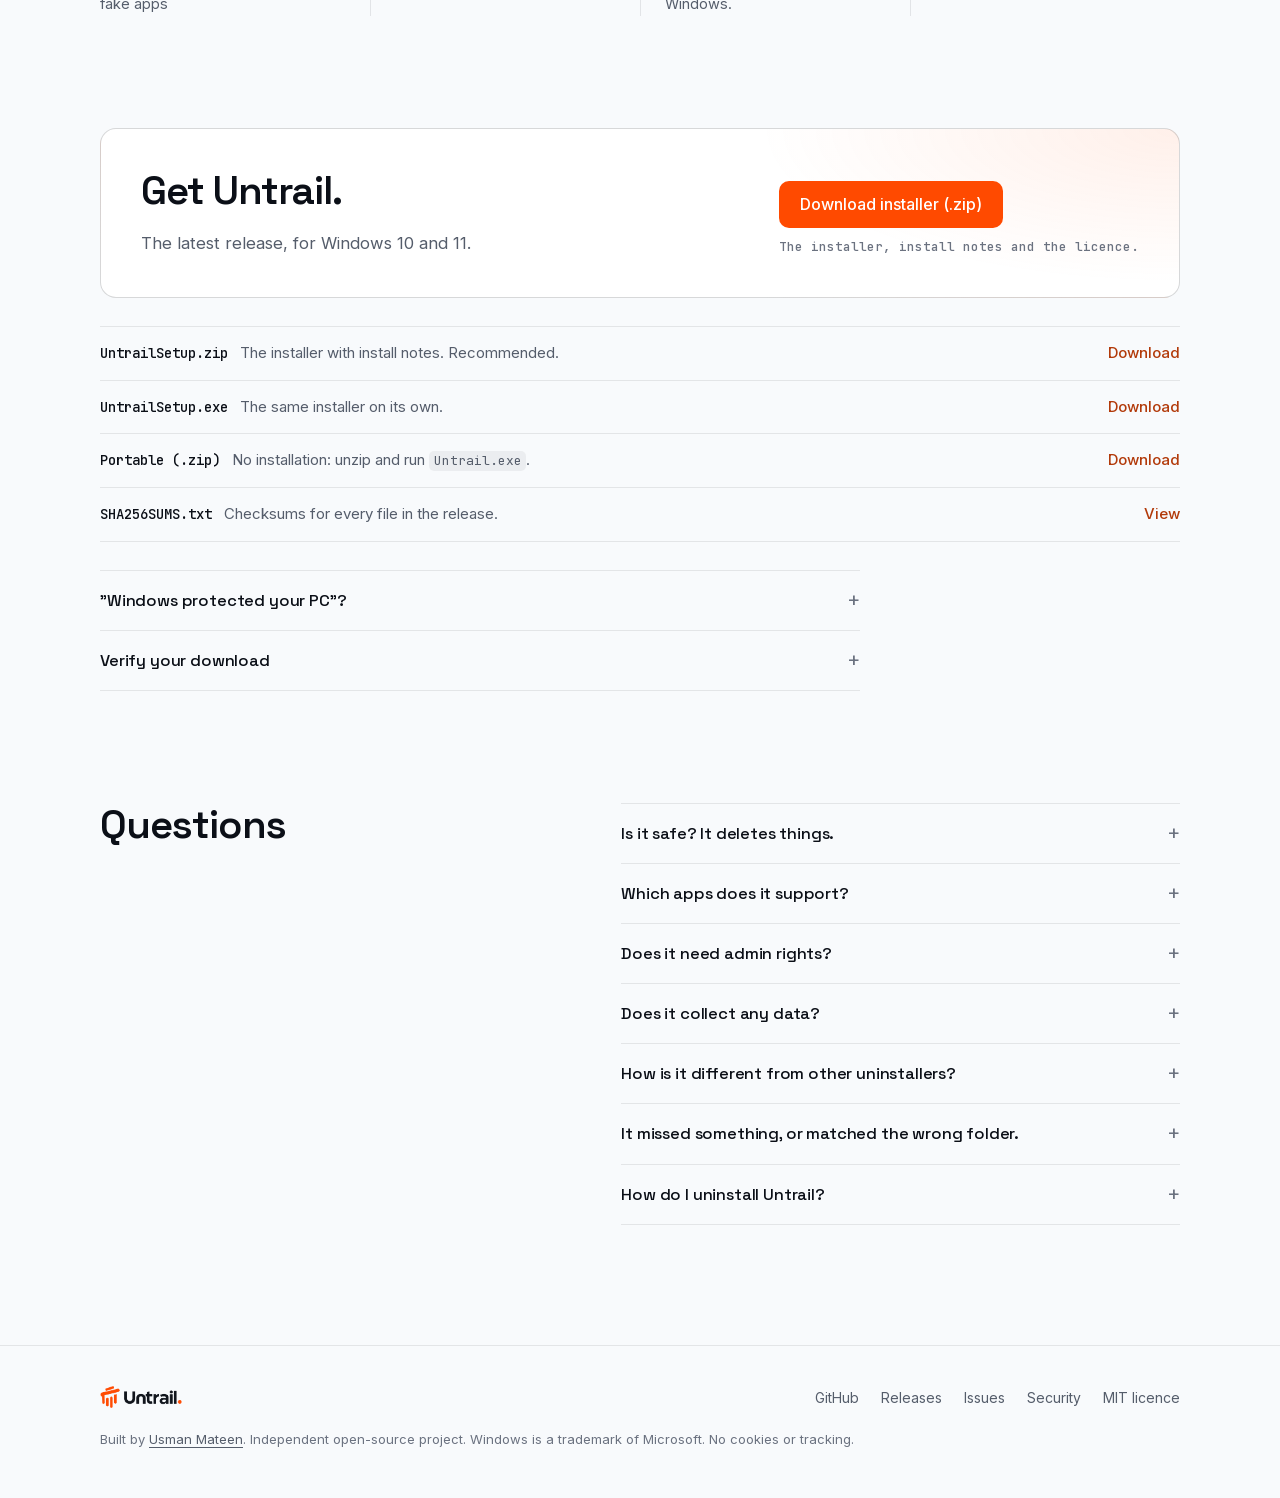
==== commit 387b416a: "Make the website minimal: clean hero, hairline sections, no em dashes" ====
--- a/site/index.html
+++ b/site/index.html
@@ -5,15 +5,15 @@
   <meta name="viewport" content="width=device-width, initial-scale=1">
   <meta http-equiv="Content-Security-Policy" content="default-src 'self'; script-src 'self'; style-src 'self'; img-src 'self' data:; media-src 'self'; font-src 'self'; connect-src https://api.github.com; base-uri 'self'; form-action 'none'; object-src 'none'">
   <meta name="referrer" content="strict-origin-when-cross-origin">
-  <title>Untrail — Uninstall Windows apps completely, leftovers included</title>
-  <meta name="description" content="Untrail is a free, open-source Windows app that runs an app's own uninstaller, then removes the files and registry entries it leaves behind — but only the ones it can prove belong to that app.">
+  <title>Untrail: uninstall Windows apps completely, leftovers included</title>
+  <meta name="description" content="Untrail is a free, open-source Windows app that runs an app's own uninstaller, then removes the files and registry entries it left behind. It only removes what it can prove belongs to that app.">
   <link rel="canonical" href="https://usmanmateen.github.io/untrail/">
-  <meta name="theme-color" content="#0b0f17">
-  <meta name="color-scheme" content="light dark">
+  <meta name="theme-color" content="#f8fafc">
+  <meta name="color-scheme" content="light">
 
   <meta property="og:type" content="website">
   <meta property="og:site_name" content="Untrail">
-  <meta property="og:title" content="Untrail — Uninstall completely.">
+  <meta property="og:title" content="Untrail: uninstall completely.">
   <meta property="og:description" content="Remove Windows apps and the files they leave behind. Free and open source.">
   <meta property="og:url" content="https://usmanmateen.github.io/untrail/">
   <meta property="og:image" content="https://usmanmateen.github.io/untrail/assets/img/og.png">
@@ -26,6 +26,7 @@
   <link rel="icon" type="image/png" sizes="32x32" href="assets/img/icon-32.png">
   <link rel="apple-touch-icon" href="assets/img/apple-touch-icon.png">
   <link rel="manifest" href="site.webmanifest">
+  <link rel="preload" href="assets/fonts/SpaceGrotesk.woff2" as="font" type="font/woff2" crossorigin>
   <link rel="preload" href="assets/fonts/Inter.woff2" as="font" type="font/woff2" crossorigin>
   <link rel="stylesheet" href="assets/css/site.css">
   <script src="assets/js/site.js" defer></script>
@@ -43,7 +44,7 @@
     "license": "https://opensource.org/licenses/MIT",
     "isAccessibleForFree": true,
     "offers": { "@type": "Offer", "price": "0", "priceCurrency": "USD" },
-    "author": { "@type": "Person", "name": "Usman Mateen", "url": "https://github.com/usmanmateen" },
+    "author": { "@type": "Person", "name": "Usman Mateen", "url": "https://usmanmateen.com" },
     "codeRepository": "https://github.com/usmanmateen/untrail",
     "image": "https://usmanmateen.github.io/untrail/assets/img/og.png"
   }
@@ -52,238 +53,175 @@
 <body>
   <a class="skip" href="#main">Skip to content</a>
 
-  <header class="nav" id="top">
+  <header class="nav">
     <div class="wrap nav-in">
-      <a class="brand" href="#top" aria-label="Untrail home">
-        <img src="assets/img/logo-dark.png" width="1057" height="284" alt="Untrail">
+      <a class="brand" href="./" aria-label="Untrail home">
+        <img src="assets/img/logo-light.png" width="1057" height="284" alt="Untrail">
       </a>
       <nav aria-label="Primary">
         <ul class="nav-links">
           <li><a href="#how">How it works</a></li>
           <li><a href="#safety">Safety</a></li>
           <li><a href="#faq">FAQ</a></li>
-          <li><a class="gh" href="https://github.com/usmanmateen/untrail" rel="noopener">
-            <svg aria-hidden="true" viewBox="0 0 24 24" width="18" height="18"><path fill="currentColor" d="M12 .3a12 12 0 0 0-3.8 23.4c.6.1.8-.3.8-.6v-2c-3.3.7-4-1.6-4-1.6-.6-1.4-1.4-1.8-1.4-1.8-1-.7.1-.7.1-.7 1.2 0 1.9 1.2 1.9 1.2 1 1.8 2.8 1.3 3.5 1 0-.8.4-1.3.7-1.6-2.7-.3-5.5-1.3-5.5-6 0-1.2.5-2.3 1.3-3.1-.2-.4-.6-1.6 0-3.2 0 0 1-.3 3.4 1.2a11.5 11.5 0 0 1 6 0C17.3 4.7 18.3 5 18.3 5c.7 1.6.2 2.9.1 3.2.8.8 1.3 1.9 1.3 3.2 0 4.6-2.8 5.6-5.5 5.9.4.4.8 1.1.8 2.2v3.3c0 .3.2.7.8.6A12 12 0 0 0 12 .3"/></svg>
-            GitHub<span class="stars" data-stars hidden></span></a></li>
+          <li><a href="https://github.com/usmanmateen/untrail" rel="noopener">GitHub<span class="stars" data-stars hidden></span></a></li>
         </ul>
       </nav>
-      <a class="btn btn-sm" href="#download">Download</a>
+      <a class="btn btn-primary btn-sm" href="#download">Download</a>
     </div>
   </header>
 
   <main id="main">
-    <!-- Hero -->
     <section class="hero">
-      <div class="hero-glow" aria-hidden="true"></div>
-      <div class="wrap hero-in">
-        <p class="eyebrow">Free · Open source · Windows 10 &amp; 11</p>
-        <h1>Uninstall <span class="or">completely.</span></h1>
-        <p class="lead">Untrail runs an app's own uninstaller, then removes the files and registry entries it leaves behind — but only the ones it can prove belong to that app.</p>
+      <div class="wrap">
+        <h1>Uninstall apps. <span class="accent">Completely.</span></h1>
+        <p class="lead">Untrail runs an app's own uninstaller, then removes the files and registry entries it left behind. It only touches what it can prove belongs to that app.</p>
         <div class="cta">
-          <a class="btn btn-lg" href="https://github.com/usmanmateen/untrail/releases/latest/download/UntrailSetup.zip" data-dl="UntrailSetup.zip">
-            <svg aria-hidden="true" viewBox="0 0 24 24" width="22" height="22"><path fill="none" stroke="currentColor" stroke-width="2.2" stroke-linecap="round" stroke-linejoin="round" d="M12 4v11m-5-5 5 5 5-5M5 20h14"/></svg>
+          <a class="btn btn-primary btn-lg" href="https://github.com/usmanmateen/untrail/releases/latest/download/UntrailSetup.zip" data-dl="UntrailSetup.zip">
+            <svg aria-hidden="true" viewBox="0 0 24 24" width="18" height="18"><path fill="none" stroke="currentColor" stroke-width="2.2" stroke-linecap="round" stroke-linejoin="round" d="M12 4v11m-5-5 5 5 5-5M5 20h14"/></svg>
             Download for Windows
           </a>
-          <a class="btn btn-ghost btn-lg" href="https://github.com/usmanmateen/untrail" rel="noopener">View the source</a>
-        </div>
-        <p class="meta" data-release-line>Installer (.zip) · No admin rights needed · MIT licence</p>
-        <figure class="hero-shot">
-          <div class="window">
-            <video class="demo" autoplay muted loop playsinline preload="metadata" poster="assets/img/demo-poster.jpg" width="1280" height="720" aria-label="Screen recording: dragging an app's shortcut into Untrail, reviewing the leftovers it found, and cleaning them up">
-              <source src="assets/video/demo.mp4" type="video/mp4">
-            </video>
-          </div>
-          <figcaption>A real recording of Untrail removing a disposable demo app.</figcaption>
+          <a class="btn btn-ghost btn-lg" href="https://github.com/usmanmateen/untrail" rel="noopener">View on GitHub</a>
+        </div>
+        <p class="meta" data-release-line>Free and open source · Windows 10 &amp; 11 · No admin rights needed</p>
+      </div>
+      <div class="wrap">
+        <figure class="frame">
+          <video class="demo" autoplay muted loop playsinline preload="metadata" poster="assets/img/demo-poster.jpg" width="1280" height="720" aria-label="Screen recording: dragging an app's shortcut into Untrail, reviewing the leftovers it found, and cleaning them up">
+            <source src="assets/video/demo.mp4" type="video/mp4">
+          </video>
         </figure>
       </div>
     </section>
 
-    <!-- Problem -->
-    <section class="band" aria-labelledby="problem-h">
-      <div class="wrap split">
+    <section class="section" aria-labelledby="problem-h">
+      <div class="wrap two">
+        <h2 id="problem-h">Uninstallers say they're done. They rarely are.</h2>
         <div>
-          <p class="kicker">The problem</p>
-          <h2 id="problem-h">"Successfully removed" usually isn't.</h2>
-          <p>Most uninstallers delete the program folder and leave everything the app created while you used it: caches and settings in AppData, update downloads, dot-folders, Start-menu shortcuts, start-up entries and registry keys. Some apps leave gigabytes.</p>
-        </div>
-        <dl class="stats">
-          <div><dt>226 MB</dt><dd>removed by the demo app's own uninstaller</dd></div>
-          <div class="hl"><dt>1.7 GB</dt><dd>it left behind, found and cleaned by Untrail</dd></div>
+          <p class="body">Most uninstallers delete the program folder and leave everything the app created while you used it: caches and settings in AppData, update downloads, dot-folders, shortcuts, start-up entries and registry keys.</p>
+          <dl class="figures">
+            <div><dt>226 MB</dt><dd>removed by the demo app's own uninstaller</dd></div>
+            <div><dt class="accent">1.7 GB</dt><dd>left behind, then found and cleaned by Untrail</dd></div>
+          </dl>
+        </div>
+      </div>
+    </section>
+
+    <section id="how" class="section" aria-labelledby="how-h">
+      <div class="wrap">
+        <h2 id="how-h">How it works</h2>
+        <ol class="cols">
+          <li><span class="n">1</span><h3>Drop the app's icon</h3><p>Drag a shortcut, the app's <code>.exe</code> or its folder into Untrail, or pick it from Installed apps.</p></li>
+          <li><span class="n">2</span><h3>Review what it found</h3><p>Every item shows its size, a safety rating and why it was found. Only items with evidence are ticked.</p></li>
+          <li><span class="n">3</span><h3>Uninstall &amp; Clean</h3><p>The app's own uninstaller runs first. Untrail waits until it has really finished, removes what you ticked, then checks again.</p></li>
+        </ol>
+        <figure class="frame shot">
+          <img src="assets/img/app-scan.webp" width="1136" height="839" loading="lazy" decoding="async" alt="Untrail's scan list for a demo app: each leftover with its size, a Safe to remove or Review rating, and the reason it was found">
+        </figure>
+      </div>
+    </section>
+
+    <section class="section" aria-labelledby="ev-h">
+      <div class="wrap two">
+        <div>
+          <h2 id="ev-h">A name match is only a hint.</h2>
+          <p class="body">A folder named after the app might belong to another app, or to you. So nothing is ticked without evidence it belongs to the app being removed.</p>
+        </div>
+        <ul class="states">
+          <li><span class="tag ok">Safe to remove</span><p>Evidence found: the app's own program files, files that mention its install folder, registry settings that point to it, its Electron data folder, or the publisher's own folder.</p></li>
+          <li><span class="tag rv">Review</span><p>Listed with the reason but not ticked: a name match with nothing linking it to the app, untouched since before the install, a common-word name, or a folder that couldn't be read.</p></li>
+          <li><span class="tag no">Keep</span><p>Never ticked: anything in Documents or Saved Games, which may hold your own files.</p></li>
+        </ul>
+      </div>
+    </section>
+
+    <section id="safety" class="section" aria-labelledby="safety-h">
+      <div class="wrap">
+        <h2 id="safety-h">When in doubt, it leaves it.</h2>
+        <p class="body narrow-p">Missing a leftover is a mild annoyance. Deleting something that isn't the app's is not acceptable. Every rule below is enforced in code and tested on every change.</p>
+        <dl class="rules">
+          <div><dt>Waits for the real finish</dt><dd>Many uninstallers exit early and hand off to a hidden copy. Untrail follows the whole process tree and only continues once the app is really gone. Cancelled or failed means nothing is deleted.</dd></div>
+          <div><dt>Every delete is re-checked</dt><dd>Right before deleting, each item is checked again against a fixed allowlist, the app being removed, and the exact path recorded at scan time.</dd></div>
+          <div><dt>Links are never followed</dt><dd>For junctions and symbolic links, only the link is removed, never its target. A path swapped for a link after the scan is refused.</dd></div>
+          <div><dt>Other apps are protected</dt><dd>Folders that hold another installed app are refused, even from the same publisher. System and top-level folders are always off-limits.</dd></div>
+          <div><dt>No backup, no delete</dt><dd>Registry entries are exported to <code>Documents\Untrail Backups</code> first. If the backup fails, the entry stays.</dd></div>
+          <div><dt>Admin only when needed</dt><dd>Admin rights are requested only for Program Files, ProgramData or machine-wide registry items, through a helper that repeats every check.</dd></div>
         </dl>
       </div>
     </section>
 
-    <!-- How it works -->
-    <section id="how" class="section" aria-labelledby="how-h">
-      <div class="wrap">
-        <p class="kicker">How it works</p>
-        <h2 id="how-h">Drop. Review. Clean.</h2>
-        <ol class="steps">
-          <li><span>1</span><h3>Drop the app's icon</h3><p>Drag a desktop or Start-menu shortcut, the app's <code>.exe</code> or its folder into Untrail. Or pick it from <b>Installed apps</b>.</p></li>
-          <li><span>2</span><h3>Review what it found</h3><p>Every item shows its size, a safety rating and <em>why</em> it was found. Only items with evidence are ticked.</p></li>
-          <li><span>3</span><h3>Uninstall &amp; Clean</h3><p>The app's own uninstaller runs first. Untrail waits until it has really finished, removes what you ticked, then checks again.</p></li>
-        </ol>
-        <figure class="shot">
-          <picture>
-            <img src="assets/img/app-scan.webp" width="1136" height="839" loading="lazy" decoding="async" alt="Untrail's scan list for a demo app: each leftover with its size, a Safe to remove or Review rating, and the reason it was found">
-          </picture>
-        </figure>
-      </div>
-    </section>
-
-    <!-- Evidence -->
-    <section class="section alt" aria-labelledby="ev-h">
-      <div class="wrap">
-        <p class="kicker">The core rule</p>
-        <h2 id="ev-h">A name match is only a hint.</h2>
-        <p class="sub">A folder named after the app might belong to another app, or to you. So a folder is only ticked when there's evidence it's the app's.</p>
-        <div class="states">
-          <article class="state ok">
-            <h3><span aria-hidden="true">✓</span> Safe to remove</h3>
-            <p>Ticked for you. There's proof it belongs to the app:</p>
-            <ul>
-              <li>it holds the app's own program files</li>
-              <li>its files mention the app's install folder</li>
-              <li>the app's registry settings point to it</li>
-              <li>it's the app's Electron data folder</li>
-              <li>it sits in the publisher's own folder</li>
-            </ul>
-          </article>
-          <article class="state rv">
-            <h3><span aria-hidden="true">⚠</span> Review</h3>
-            <p>Shown with the reason, but not ticked:</p>
-            <ul>
-              <li>same name, but nothing in it links it to the app</li>
-              <li>untouched since before the app was installed</li>
-              <li>its name is a common word</li>
-              <li>it couldn't be read — a failed check is a doubt, never a pass</li>
-            </ul>
-          </article>
-          <article class="state no">
-            <h3><span aria-hidden="true">✕</span> Keep</h3>
-            <p>Never ticked. It may hold your own files:</p>
-            <ul>
-              <li>anything in Documents</li>
-              <li>anything in Saved Games</li>
-            </ul>
-          </article>
-        </div>
-      </div>
-    </section>
-
-    <!-- Safety -->
-    <section id="safety" class="section" aria-labelledby="safety-h">
-      <div class="wrap">
-        <p class="kicker">Safety</p>
-        <h2 id="safety-h">When in doubt, it leaves it.</h2>
-        <p class="sub">Missing a leftover is a mild annoyance. Deleting something that isn't the app's is not acceptable. Everything below is enforced in code and tested on every change.</p>
-        <div class="grid">
-          <article class="card"><h3>Waits for the real finish</h3><p>Many uninstallers exit early and hand off to a hidden copy. Untrail follows the whole process tree and only calls it done when the app's entry and its program are both gone. Cancelled or failed? Nothing is deleted.</p></article>
-          <article class="card"><h3>Every delete is re-checked</h3><p>Right before deleting, each item is checked again against a fixed allowlist, the identity of the app being removed, and the exact path recorded at scan time.</p></article>
-          <article class="card"><h3>Links are never followed</h3><p>For junctions and symbolic links only the link is removed, never its target. A path swapped for a link after the scan is refused.</p></article>
-          <article class="card"><h3>Other apps are protected</h3><p>Folders holding another installed app are refused outright, even when they share a publisher. System and top-level folders are always off-limits.</p></article>
-          <article class="card"><h3>No backup, no delete</h3><p>Registry entries are exported to <code>Documents\Untrail Backups</code> first. If the backup fails, the entry stays. A removal log is saved alongside.</p></article>
-          <article class="card"><h3>Admin only when needed</h3><p>Admin rights are requested only for Program Files, ProgramData or machine-wide registry items, through a helper that verifies who it's talking to and repeats every check.</p></article>
-        </div>
-      </div>
-    </section>
-
-    <!-- Results -->
-    <section class="section alt" aria-labelledby="res-h">
-      <div class="wrap split">
+    <section class="section" aria-labelledby="res-h">
+      <div class="wrap two">
         <div>
-          <p class="kicker">Honest results</p>
-          <h2 id="res-h">Measured on the drive, not estimated.</h2>
-          <p>The results show each drive separately: what the app's uninstaller removed, what Untrail deleted, what went to the Recycle Bin, what's waiting for a restart, and the measured change in free space.</p>
-          <p>Afterwards Untrail scans again. It only says <em>"No additional leftovers detected in scanned locations"</em> when that scan finished and found nothing. It never claims nothing is left.</p>
-        </div>
-        <figure class="shot small">
+          <h2 id="res-h">Measured, not estimated.</h2>
+          <p class="body">Results are shown per drive: what the app's uninstaller removed, what Untrail deleted, what went to the Recycle Bin or waits for a restart, and the measured change in free space.</p>
+          <p class="body">Afterwards Untrail scans again, and only says nothing more was found when that scan finished and found nothing.</p>
+        </div>
+        <figure class="frame">
           <img src="assets/img/app-results.webp" width="766" height="589" loading="lazy" decoding="async" alt="Untrail's results window: the uninstaller removed 226 MB, Untrail deleted 1.63 GB, and the free space on drive C changed by 1.86 GB">
         </figure>
       </div>
     </section>
 
-    <!-- Proof -->
     <section class="section" aria-labelledby="proof-h">
       <div class="wrap">
-        <p class="kicker">Built in the open</p>
-        <h2 id="proof-h">Tested by deleting things. On purpose.</h2>
-        <div class="proof">
-          <div><b>86</b><span>integration checks on every change, on a clean Windows machine</span></div>
-          <div><b>0</b><span>network connections — Untrail never phones home</span></div>
-          <div><b>0</b><span>SDKs needed: built with the C# compiler that ships with Windows</span></div>
-          <div><b>MIT</b><span>licensed, with every line on GitHub</span></div>
-        </div>
-        <p class="sub">The test suite installs throwaway fake apps designed to trick it — name collisions, junctions, cancelled and partial uninstallers, locked files, failed backups — and runs real deletes against them. CodeQL, dependency review and a workflow audit run on every pull request.</p>
-      </div>
-    </section>
-
-    <!-- Download -->
-    <section id="download" class="section dl" aria-labelledby="dl-h">
-      <div class="hero-glow" aria-hidden="true"></div>
-      <div class="wrap">
-        <p class="kicker">Download</p>
-        <h2 id="dl-h">Get Untrail</h2>
-        <p class="sub" data-release-sub>The latest release, for Windows 10 and 11.</p>
-        <div class="dl-grid">
-          <article class="dl-card main">
-            <p class="tag">Recommended</p>
-            <h3>Installer</h3>
-            <p>A zip with <code>UntrailSetup.exe</code>, install notes and the licence. Installs for your account only, adds Untrail to the Start menu, and uninstalls cleanly from Settings.</p>
-            <a class="btn btn-lg" href="https://github.com/usmanmateen/untrail/releases/latest/download/UntrailSetup.zip" data-dl="UntrailSetup.zip">Download installer (.zip)</a>
-            <p class="size" data-size="UntrailSetup.zip"></p>
-          </article>
-          <article class="dl-card">
-            <h3>Installer only</h3>
-            <p>The same installer as a single <code>.exe</code>.</p>
-            <a class="btn btn-ghost" href="https://github.com/usmanmateen/untrail/releases/latest/download/UntrailSetup.exe" data-dl="UntrailSetup.exe">Download .exe</a>
-            <p class="size" data-size="UntrailSetup.exe"></p>
-          </article>
-          <article class="dl-card">
-            <h3>Portable</h3>
-            <p>No installation: unzip and run <code>Untrail.exe</code>.</p>
-            <a class="btn btn-ghost" href="https://github.com/usmanmateen/untrail/releases/latest" data-portable>Download portable (.zip)</a>
-            <p class="size" data-size-portable></p>
-          </article>
-        </div>
-
-        <div class="notes">
-          <details>
-            <summary>"Windows protected your PC"?</summary>
-            <p>Untrail isn't code-signed yet, so SmartScreen may warn the first time you run it. Choose <b>More info → Run anyway</b>. You can check the download first, as below.</p>
-          </details>
-          <details>
-            <summary>Verify your download</summary>
-            <p>Each release lists SHA-256 checksums in <a href="https://github.com/usmanmateen/untrail/releases/latest" data-sums>SHA256SUMS.txt</a>. In PowerShell:</p>
+        <h2 id="proof-h">Built in the open.</h2>
+        <dl class="stats">
+          <div><dt>86</dt><dd>integration checks on every change, running real deletes against fake apps</dd></div>
+          <div><dt>0</dt><dd>network connections. Untrail never phones home.</dd></div>
+          <div><dt>0</dt><dd>SDKs to install. It's built with the C# compiler that ships with Windows.</dd></div>
+          <div><dt>MIT</dt><dd>licensed, with every line on GitHub</dd></div>
+        </dl>
+      </div>
+    </section>
+
+    <section id="download" class="section" aria-labelledby="dl-h">
+      <div class="wrap">
+        <div class="dl">
+          <div>
+            <h2 id="dl-h">Get Untrail.</h2>
+            <p class="body" data-release-sub>The latest release, for Windows 10 and 11.</p>
+          </div>
+          <div class="dl-actions">
+            <a class="btn btn-primary btn-lg" href="https://github.com/usmanmateen/untrail/releases/latest/download/UntrailSetup.zip" data-dl="UntrailSetup.zip">Download installer (.zip)</a>
+            <p class="small" data-size="UntrailSetup.zip">The installer, install notes and the licence.</p>
+          </div>
+        </div>
+        <ul class="files">
+          <li><span><b>UntrailSetup.zip</b> The installer with install notes. Recommended.</span><a href="https://github.com/usmanmateen/untrail/releases/latest/download/UntrailSetup.zip" data-dl="UntrailSetup.zip">Download</a></li>
+          <li><span><b>UntrailSetup.exe</b> The same installer on its own.</span><a href="https://github.com/usmanmateen/untrail/releases/latest/download/UntrailSetup.exe" data-dl="UntrailSetup.exe">Download</a></li>
+          <li><span><b>Portable (.zip)</b> No installation: unzip and run <code>Untrail.exe</code>.</span><a href="https://github.com/usmanmateen/untrail/releases/latest" data-portable>Download</a></li>
+          <li><span><b>SHA256SUMS.txt</b> Checksums for every file in the release.</span><a href="https://github.com/usmanmateen/untrail/releases/latest" data-sums>View</a></li>
+        </ul>
+        <div class="faq compact">
+          <details><summary>"Windows protected your PC"?</summary>
+            <p>Untrail isn't code-signed yet, so SmartScreen may warn the first time you run it. Choose More info, then Run anyway.</p></details>
+          <details><summary>Verify your download</summary>
+            <p>Compare the file's SHA-256 with SHA256SUMS.txt:</p>
             <pre><code>Get-FileHash .\UntrailSetup.zip -Algorithm SHA256</code></pre>
-            <p>From v1.1.2, releases also carry signed build provenance, so you can confirm a file was built by the project's own GitHub workflow:</p>
-            <pre><code>gh attestation verify UntrailSetup.exe -R usmanmateen/untrail</code></pre>
-          </details>
-        </div>
-        <p class="all"><a href="https://github.com/usmanmateen/untrail/releases">All releases and release notes →</a></p>
-      </div>
-    </section>
-
-    <!-- FAQ -->
+            <p>Or confirm it was built by the project's own GitHub workflow:</p>
+            <pre><code>gh attestation verify UntrailSetup.exe -R usmanmateen/untrail</code></pre></details>
+        </div>
+      </div>
+    </section>
+
     <section id="faq" class="section" aria-labelledby="faq-h">
-      <div class="wrap narrow">
-        <p class="kicker">FAQ</p>
+      <div class="wrap two">
         <h2 id="faq-h">Questions</h2>
         <div class="faq">
           <details><summary>Is it safe? It deletes things.</summary>
-            <p>That's exactly why it's careful. Only items with evidence are ticked, everything is re-checked right before it's deleted, links are never followed, registry entries are backed up first, and by default files go to the Recycle Bin. The safety rules are covered by integration tests that run real deletes against fake apps.</p></details>
+            <p>That's why it's careful. Only items with evidence are ticked, everything is re-checked right before it's deleted, links are never followed, registry entries are backed up first, and by default files go to the Recycle Bin.</p></details>
           <details><summary>Which apps does it support?</summary>
-            <p>Desktop apps installed with the usual Windows installers (MSI, NSIS, Inno Setup, Squirrel/Electron and similar), for your account or for all users; apps with no uninstaller; and Steam games through their shortcuts. Microsoft Store apps and built-in Windows components aren't supported — use Settings → Apps for those.</p></details>
+            <p>Desktop apps installed with the usual Windows installers (MSI, NSIS, Inno Setup, Squirrel/Electron and similar), apps with no uninstaller, and Steam games through their shortcuts. Microsoft Store apps and built-in Windows components aren't supported.</p></details>
           <details><summary>Does it need admin rights?</summary>
-            <p>Not to install, and usually not to clean up: most leftovers live in your own user folder. Untrail asks for admin only when an item is in Program Files, ProgramData or the machine-wide registry. Don't start Untrail with "Run as administrator" — Windows blocks drag and drop into admin windows.</p></details>
+            <p>Not to install, and usually not to clean up, because most leftovers live in your own user folder. Untrail asks only when an item is in Program Files, ProgramData or the machine-wide registry.</p></details>
           <details><summary>Does it collect any data?</summary>
-            <p>No. Untrail makes no network connections at all. Removal logs and registry backups stay on your PC, in <code>Documents\Untrail Backups</code>.</p></details>
+            <p>No. Untrail makes no network connections. Removal logs and registry backups stay on your PC.</p></details>
           <details><summary>How is it different from other uninstallers?</summary>
-            <p>Tools like Bulk Crap Uninstaller and Revo are excellent and do much more. Untrail is deliberately narrow: one app at a time, and very conservative about what it deletes. It requires evidence before ticking a folder, waits for the uninstaller's whole process tree, re-checks every path at delete time, and measures the space actually freed per drive.</p></details>
+            <p>Tools like Bulk Crap Uninstaller and Revo are excellent and do much more. Untrail is deliberately narrow: one app at a time, very conservative about what it deletes, and honest about what it freed.</p></details>
           <details><summary>It missed something, or matched the wrong folder.</summary>
-            <p>Please send a <a href="https://github.com/usmanmateen/untrail/issues/new?template=leftover_report.yml">leftover report</a>. Run <code>Untrail.exe --scan "&lt;shortcut&gt;" --hide-user --out report.txt</code> — <code>--hide-user</code> replaces your user folder with <code>%USERPROFILE%</code> — and attach the report.</p></details>
+            <p>Please send a <a href="https://github.com/usmanmateen/untrail/issues/new?template=leftover_report.yml">leftover report</a>. Run <code>Untrail.exe --scan "&lt;shortcut&gt;" --hide-user --out report.txt</code> and attach the report.</p></details>
           <details><summary>How do I uninstall Untrail?</summary>
-            <p>Settings → Apps → Installed apps → Untrail → Uninstall. It removes itself completely.</p></details>
+            <p>Settings, Apps, Installed apps, Untrail, Uninstall. It removes itself completely.</p></details>
         </div>
       </div>
     </section>
@@ -291,21 +229,17 @@
 
   <footer class="foot">
     <div class="wrap foot-in">
-      <div>
-        <img src="assets/img/logo-dark.png" width="1057" height="284" alt="Untrail" class="foot-logo">
-        <p>Uninstall completely.</p>
-      </div>
+      <img src="assets/img/logo-light.png" width="1057" height="284" alt="Untrail" class="foot-logo">
       <nav aria-label="Footer">
         <ul>
-          <li><a href="https://github.com/usmanmateen/untrail">Source code</a></li>
+          <li><a href="https://github.com/usmanmateen/untrail">GitHub</a></li>
           <li><a href="https://github.com/usmanmateen/untrail/releases">Releases</a></li>
           <li><a href="https://github.com/usmanmateen/untrail/issues">Issues</a></li>
-          <li><a href="https://github.com/usmanmateen/untrail/blob/main/CONTRIBUTING.md">Contributing</a></li>
           <li><a href="https://github.com/usmanmateen/untrail/security/policy">Security</a></li>
           <li><a href="https://github.com/usmanmateen/untrail/blob/main/LICENSE">MIT licence</a></li>
         </ul>
       </nav>
-      <p class="fine">An independent open-source project. Windows is a trademark of Microsoft Corporation. This site uses no cookies or tracking.</p>
+      <p class="fine">Built by <a href="https://usmanmateen.com">Usman Mateen</a>. Independent open-source project. Windows is a trademark of Microsoft. No cookies or tracking.</p>
     </div>
   </footer>
 </body>
--- a/site/assets/css/site.css
+++ b/site/assets/css/site.css
@@ -1,231 +1,182 @@
-/* Untrail — brand palette (brand/brand-guide.webp) and Inter. */
-@font-face {
-  font-family: "Inter";
-  src: url("../fonts/Inter.woff2") format("woff2");
-  font-weight: 100 900;
-  font-display: swap;
-}
+/* Untrail website. Minimal: type, whitespace, hairlines, and Untrail Orange used sparingly. */
+
+@font-face { font-family: "Space Grotesk"; src: url("../fonts/SpaceGrotesk.woff2") format("woff2"); font-weight: 300 700; font-display: swap; }
+@font-face { font-family: "Inter"; src: url("../fonts/Inter.woff2") format("woff2"); font-weight: 100 900; font-display: swap; }
+@font-face { font-family: "JetBrains Mono"; src: url("../fonts/JetBrainsMono.woff2") format("woff2"); font-weight: 100 800; font-display: swap; }
 
 :root {
-  --or: #ff4a00;
-  --or2: #ff8a4d;
-  --or-ink: #b23a0a;
-  --ink: #0b0f17;
-  --slate: #1b2230;
-  --stone: #5f6774;
-  --cloud: #e5e7eb;
-  --surface: #f8fafc;
-  --card: #ffffff;
-  --line: rgba(11, 15, 23, 0.1);
-  --text: var(--ink);
-  --muted: var(--stone);
-  --bg: var(--surface);
-  --bg-alt: #ffffff;
-  --ok: #166534; --ok-bg: #dcfce7;
-  --rv: #92400e; --rv-bg: #fef3c7;
-  --no: #b91c1c; --no-bg: #fee2e2;
-  --radius: 16px;
-  --shadow: 0 1px 2px rgba(11, 15, 23, 0.05), 0 12px 32px -16px rgba(11, 15, 23, 0.18);
-  --dark-1: #0b0f17;
-  --dark-2: #141a26;
-  --on-dark: #f3f4f6;
-  --on-dark-muted: #a8b0bd;
-}
-
-@media (prefers-color-scheme: dark) {
-  :root {
-    --text: #eef0f3;
-    --muted: #a8b0bd;
-    --bg: #0e131c;
-    --bg-alt: #121823;
-    --card: #171e2b;
-    --line: rgba(255, 255, 255, 0.09);
-    --or-ink: #ff8a4d;
-    --ok: #86efac; --ok-bg: rgba(34, 197, 94, 0.14);
-    --rv: #fcd34d; --rv-bg: rgba(245, 158, 11, 0.14);
-    --no: #fca5a5; --no-bg: rgba(239, 68, 68, 0.14);
-    --shadow: 0 1px 2px rgba(0, 0, 0, 0.3), 0 16px 40px -20px rgba(0, 0, 0, 0.6);
-  }
+  --bg: #f8fafc;
+  --surface: #ffffff;
+  --line: rgba(11, 15, 23, 0.09);
+  --line-strong: rgba(11, 15, 23, 0.16);
+  --text: #0b0f17;
+  --muted: #555d6b;
+  --dim: #6b7280;
+  --accent: #ff4a00;
+  --accent-hover: #ff6a2e;
+  --accent-ink: #b23a0a;
+  --accent-soft: #fff1ea;
+  --ok: #166534; --ok-soft: #e7f8ec;
+  --rv: #92400e; --rv-soft: #fdf4dc;
+  --no: #b91c1c; --no-soft: #fdeaea;
+  --display: "Space Grotesk", system-ui, sans-serif;
+  --body: "Inter", system-ui, sans-serif;
+  --mono: "JetBrains Mono", ui-monospace, Consolas, monospace;
+  --ease: cubic-bezier(0.22, 1, 0.36, 1);
 }
 
 *, *::before, *::after { box-sizing: border-box; }
-html { scroll-behavior: smooth; -webkit-text-size-adjust: 100%; }
-body {
-  margin: 0;
-  font-family: "Inter", system-ui, -apple-system, "Segoe UI", sans-serif;
-  font-size: 17px;
-  line-height: 1.6;
-  color: var(--text);
-  background: var(--bg);
-  -webkit-font-smoothing: antialiased;
-  text-rendering: optimizeLegibility;
-}
-img, video { max-width: 100%; height: auto; display: block; }
-a { color: var(--or-ink); text-underline-offset: 3px; }
-a:hover { text-decoration-thickness: 2px; }
-code, pre { font-family: ui-monospace, "Cascadia Code", Consolas, monospace; font-size: 0.88em; }
-:not(pre) > code { overflow-wrap: anywhere; padding: 0.1em 0.35em; border-radius: 6px; background: var(--line); }
-h1, h2, h3 { line-height: 1.12; letter-spacing: -0.025em; margin: 0; }
-h2 { font-size: clamp(30px, 4.2vw, 46px); font-weight: 800; margin-bottom: 18px; }
-h3 { font-size: 19px; font-weight: 700; letter-spacing: -0.01em; }
-p { margin: 0 0 14px; }
-:focus-visible { outline: 3px solid var(--or); outline-offset: 3px; border-radius: 6px; }
-
-.wrap { width: min(1160px, 100% - 32px); margin-inline: auto; }
-.narrow { width: min(820px, 100% - 32px); }
-.skip { position: absolute; left: -999px; top: 8px; z-index: 100; padding: 10px 16px; background: var(--card); color: var(--text); border-radius: 8px; }
+html { scroll-behavior: smooth; scroll-padding-top: 80px; -webkit-font-smoothing: antialiased; text-rendering: optimizeLegibility; }
+body { margin: 0; background: var(--bg); color: var(--text); font: 16px/1.65 var(--body); }
+::selection { background: rgba(255, 74, 0, 0.16); }
+img, video { display: block; max-width: 100%; height: auto; }
+a { color: var(--accent-ink); text-underline-offset: 3px; }
+:focus-visible { outline: 2px solid var(--accent); outline-offset: 3px; border-radius: 6px; }
+h1, h2, h3 { margin: 0; font-family: var(--display); font-weight: 600; letter-spacing: -0.03em; text-wrap: balance; }
+.lead, .body { text-wrap: pretty; }
+h2 { font-size: clamp(28px, 3.4vw, 40px); line-height: 1.12; }
+h3 { font-size: 18px; line-height: 1.3; letter-spacing: -0.015em; }
+p { margin: 0; }
+code, pre { font-family: var(--mono); font-size: 0.86em; }
+:not(pre) > code { padding: 0.1em 0.35em; border-radius: 5px; background: rgba(11, 15, 23, 0.05); overflow-wrap: anywhere; }
+.accent { color: var(--accent); }
+.skip { position: absolute; left: -999px; top: 8px; z-index: 100; padding: 10px 16px; border-radius: 8px; background: var(--surface); color: var(--text); }
 .skip:focus { left: 16px; }
 
+.wrap { width: min(1080px, 100% - 40px); margin-inline: auto; }
+
 /* Buttons */
-.btn {
-  display: inline-flex; align-items: center; justify-content: center; gap: 10px;
-  padding: 12px 20px; border-radius: 12px; border: 0;
-  background: linear-gradient(90deg, var(--or), #ff5f1f);
-  color: #fff; font-weight: 700; font-size: 16px; text-decoration: none; white-space: nowrap;
-  box-shadow: 0 10px 24px -12px rgba(255, 74, 0, 0.75);
-  transition: transform 0.15s ease, box-shadow 0.15s ease, filter 0.15s ease;
-}
-.btn:hover { filter: brightness(1.05); transform: translateY(-1px); box-shadow: 0 14px 28px -12px rgba(255, 74, 0, 0.85); }
-.btn:active { transform: translateY(0); }
-.btn-lg { padding: 15px 26px; font-size: 19px; border-radius: 14px; }
-.btn-sm { padding: 8px 16px; font-size: 15px; border-radius: 10px; }
-.btn-ghost { background: transparent; color: inherit; box-shadow: inset 0 0 0 2px currentColor; }
-.btn-ghost:hover { box-shadow: inset 0 0 0 2px currentColor; filter: none; background: rgba(127, 127, 127, 0.1); }
+.btn { display: inline-flex; align-items: center; justify-content: center; gap: 8px; padding: 10px 16px; border-radius: 10px; border: 1px solid transparent; font: 500 15px/1.2 var(--body); text-decoration: none; white-space: nowrap;
+  transition: background 0.2s var(--ease), border-color 0.2s var(--ease), color 0.2s var(--ease), transform 0.2s var(--ease); }
+.btn-primary { background: var(--accent); color: #fff; }
+.btn-primary:hover { background: var(--accent-hover); }
+.btn-ghost { border-color: var(--line-strong); color: var(--text); background: var(--surface); }
+.btn-ghost:hover { border-color: var(--text); }
+.btn:active { transform: translateY(1px); }
+.btn-lg { padding: 13px 20px; font-size: 16px; }
+.btn-sm { padding: 7px 13px; font-size: 14px; }
 
 /* Nav */
-.nav { position: sticky; top: 0; z-index: 50; background: rgba(11, 15, 23, 0.86); backdrop-filter: saturate(1.4) blur(12px); border-bottom: 1px solid rgba(255, 255, 255, 0.08); }
-.nav-in { display: flex; align-items: center; gap: 24px; height: 64px; }
-.brand img { height: 30px; width: auto; }
+.nav { position: sticky; top: 0; z-index: 50; background: rgba(248, 250, 252, 0.82); -webkit-backdrop-filter: blur(12px); backdrop-filter: blur(12px); border-bottom: 1px solid var(--line); }
+.nav-in { display: flex; align-items: center; gap: 20px; height: 64px; }
+.brand img { height: 26px; width: auto; }
 .nav nav { margin-left: auto; }
-.nav-links { display: flex; gap: 6px; list-style: none; margin: 0; padding: 0; }
-.nav-links a { display: inline-flex; align-items: center; gap: 8px; padding: 8px 12px; border-radius: 8px; color: var(--on-dark-muted); text-decoration: none; font-weight: 500; font-size: 15px; }
-.nav-links a:hover { color: #fff; background: rgba(255, 255, 255, 0.07); }
-.stars { white-space: nowrap; padding: 1px 8px; border-radius: 999px; background: rgba(255, 255, 255, 0.1); font-size: 13px; color: #fff; }
-.stars::before { content: "★ "; color: var(--or2); }
+.nav-links { display: flex; gap: 4px; margin: 0; padding: 0; list-style: none; }
+.nav-links a { display: inline-flex; align-items: center; gap: 6px; padding: 6px 10px; color: var(--muted); font-size: 14.5px; font-weight: 500; text-decoration: none; }
+.nav-links a:hover { color: var(--text); }
+.stars { padding: 0 7px; border-radius: 999px; border: 1px solid var(--line-strong); font: 500 12px/1.6 var(--mono); color: var(--muted); white-space: nowrap; }
 
-/* Dark bands: hero and download */
-.hero, .dl { position: relative; overflow: hidden; background: linear-gradient(165deg, var(--dark-1) 0%, var(--dark-2) 70%, #1b2230 100%); color: var(--on-dark); }
-.hero a:not(.btn), .dl a:not(.btn) { color: var(--or2); }
-.hero-glow { position: absolute; right: -320px; bottom: -380px; width: 1100px; height: 760px; border-radius: 50%; transform: rotate(-22deg); background: linear-gradient(90deg, rgba(11, 15, 23, 0), rgba(255, 74, 0, 0.42) 55%, rgba(255, 138, 77, 0.6)); filter: blur(70px); pointer-events: none; }
-.hero.full { min-height: 100vh; }
-.hero-in { position: relative; padding: 84px 0 72px; text-align: center; }
-.eyebrow { font-size: 14px; font-weight: 600; letter-spacing: 0.16em; text-transform: uppercase; color: var(--or2); margin-bottom: 18px; }
-.hero h1 { font-size: clamp(44px, 8.4vw, 92px); font-weight: 850; letter-spacing: -0.045em; }
-.or { color: var(--or); }
-.lead { max-width: 720px; margin: 22px auto 30px; font-size: clamp(18px, 2.1vw, 21px); color: #cdd2da; }
-.cta { display: flex; justify-content: center; gap: 14px; flex-wrap: wrap; }
-.meta { margin-top: 16px; font-size: 14px; color: var(--on-dark-muted); }
-.hero-shot { margin: 56px auto 0; max-width: 1040px; }
-.window { border-radius: 14px; overflow: hidden; background: #000; box-shadow: 0 40px 100px -40px rgba(0, 0, 0, 0.9), 0 0 0 1px rgba(255, 255, 255, 0.08); }
-.demo { width: 100%; aspect-ratio: 16 / 9; object-fit: cover; background: #0b0f17; }
-figcaption { margin-top: 12px; font-size: 14px; color: var(--muted); }
-.hero figcaption { color: var(--on-dark-muted); }
+/* Hero */
+.hero { padding: 104px 0 0; text-align: center; background: radial-gradient(900px 380px at 50% -60px, rgba(255, 106, 46, 0.1), transparent 70%); }
+.hero h1 { font-size: clamp(40px, 6.2vw, 68px); line-height: 1.04; letter-spacing: -0.045em; }
+.lead { max-width: 36rem; margin: 22px auto 0; color: var(--muted); font-size: 18px; }
+.cta { display: flex; justify-content: center; flex-wrap: wrap; gap: 10px; margin-top: 32px; }
+.meta { margin-top: 18px; color: var(--dim); font: 500 12.5px/1.5 var(--mono); }
+.frame { margin: 0; border-radius: 14px; overflow: hidden; border: 1px solid var(--line-strong); background: var(--surface); box-shadow: 0 1px 2px rgba(11, 15, 23, 0.04), 0 24px 60px -32px rgba(11, 15, 23, 0.28); }
+.hero .frame { margin-top: 64px; }
+.demo { width: 100%; aspect-ratio: 16 / 9; object-fit: cover; background: #1b2230; }
 
 /* Sections */
-.section { padding: 96px 0; }
-.section.alt { background: var(--bg-alt); border-block: 1px solid var(--line); }
-.kicker { font-size: 14px; font-weight: 700; letter-spacing: 0.14em; text-transform: uppercase; color: var(--or-ink); margin-bottom: 12px; }
-.dl .kicker { color: var(--or2); }
-.sub { max-width: 760px; font-size: 19px; color: var(--muted); }
-.dl .sub { color: #cdd2da; }
+.section { padding: 112px 0 0; }
+.section > .wrap { padding-top: 0; }
+.two { display: grid; grid-template-columns: minmax(0, 0.9fr) minmax(0, 1.1fr); gap: 64px; align-items: start; }
+.body { margin-top: 16px; color: var(--muted); font-size: 16.5px; max-width: 38rem; }
+.two > .body:first-child, .two > div > .body:first-of-type { margin-top: 16px; }
+.two > div > .body:first-child { margin-top: 0; }
+.narrow-p { max-width: 40rem; }
 
-.band { padding: 72px 0; background: var(--bg-alt); border-bottom: 1px solid var(--line); }
-.split { display: grid; grid-template-columns: 1.15fr 1fr; gap: 56px; align-items: center; }
-.split p { color: var(--muted); font-size: 18px; }
-.stats { display: grid; gap: 16px; margin: 0; }
-.stats div { padding: 24px 26px; border-radius: var(--radius); background: var(--card); border: 1px solid var(--line); box-shadow: var(--shadow); }
-.stats dt { font-size: clamp(40px, 5vw, 56px); font-weight: 800; letter-spacing: -0.04em; line-height: 1; }
-.stats dd { margin: 8px 0 0; color: var(--muted); }
-.stats .hl dt { color: var(--or-ink); }
+.figures { display: grid; grid-template-columns: 1fr 1fr; gap: 0; margin: 32px 0 0; border-top: 1px solid var(--line); }
+.figures div { padding: 22px 24px 0 0; }
+.figures div + div { padding-left: 24px; border-left: 1px solid var(--line); }
+.figures dt { font: 600 44px/1 var(--display); letter-spacing: -0.04em; }
+.figures dd { margin: 10px 0 0; color: var(--muted); font-size: 14.5px; }
 
-.steps { list-style: none; padding: 0; margin: 40px 0 48px; display: grid; grid-template-columns: repeat(3, 1fr); gap: 20px; }
-.steps li { padding: 26px; border-radius: var(--radius); background: var(--card); border: 1px solid var(--line); box-shadow: var(--shadow); }
-.steps span { display: inline-grid; place-items: center; width: 40px; height: 40px; border-radius: 50%; margin-bottom: 16px; background: rgba(255, 74, 0, 0.12); color: var(--or-ink); font-weight: 800; }
-.steps h3 { margin-bottom: 8px; }
-.steps p { margin: 0; color: var(--muted); }
-.shot { margin: 0; border-radius: 14px; overflow: hidden; border: 1px solid var(--line); box-shadow: var(--shadow); background: #fff; }
-.shot.small { max-width: 620px; justify-self: end; }
+.cols { display: grid; grid-template-columns: repeat(3, 1fr); gap: 32px; margin: 40px 0 48px; padding: 0; list-style: none; }
+.cols li { padding-top: 20px; border-top: 1px solid var(--line-strong); }
+.n { display: block; margin-bottom: 14px; font: 500 13px/1 var(--mono); color: var(--accent-ink); }
+.cols h3 { margin-bottom: 8px; }
+.cols p { color: var(--muted); font-size: 15px; }
 
-.states { display: grid; grid-template-columns: repeat(3, 1fr); gap: 20px; margin-top: 40px; }
-.state { padding: 26px; border-radius: var(--radius); background: var(--card); border: 1px solid var(--line); box-shadow: var(--shadow); border-top: 4px solid; }
-.state h3 { display: inline-flex; gap: 10px; align-items: center; padding: 6px 14px; border-radius: 999px; margin-bottom: 16px; font-size: 17px; }
-.state p { color: var(--muted); margin-bottom: 8px; }
-.state ul { margin: 0; padding-left: 20px; }
-.state li { margin: 6px 0; }
-.state.ok { border-top-color: #22c55e; } .state.ok h3 { color: var(--ok); background: var(--ok-bg); }
-.state.rv { border-top-color: #f59e0b; } .state.rv h3 { color: var(--rv); background: var(--rv-bg); }
-.state.no { border-top-color: #ef4444; } .state.no h3 { color: var(--no); background: var(--no-bg); }
+.states { margin: 0; padding: 0; list-style: none; border-top: 1px solid var(--line); }
+.states li { padding: 22px 0; border-bottom: 1px solid var(--line); }
+.states p { margin-top: 10px; color: var(--muted); font-size: 15px; }
+.tag { display: inline-block; padding: 3px 10px; border-radius: 999px; font: 600 13px/1.5 var(--body); }
+.tag.ok { color: var(--ok); background: var(--ok-soft); }
+.tag.rv { color: var(--rv); background: var(--rv-soft); }
+.tag.no { color: var(--no); background: var(--no-soft); }
 
-.grid { display: grid; grid-template-columns: repeat(3, 1fr); gap: 20px; margin-top: 40px; }
-.card { padding: 26px; border-radius: var(--radius); background: var(--card); border: 1px solid var(--line); box-shadow: var(--shadow); }
-.card h3 { margin-bottom: 10px; }
-.card h3::before { content: ""; display: block; width: 28px; height: 4px; border-radius: 2px; margin-bottom: 16px; background: linear-gradient(90deg, var(--or), var(--or2)); }
-.card p { margin: 0; color: var(--muted); font-size: 16px; }
+.rules { display: grid; grid-template-columns: repeat(3, 1fr); gap: 0 40px; margin: 40px 0 0; }
+.rules div { padding: 24px 0 28px; border-top: 1px solid var(--line-strong); }
+.rules dt { font: 600 17px/1.3 var(--display); letter-spacing: -0.015em; }
+.rules dd { margin: 8px 0 0; color: var(--muted); font-size: 15px; }
 
-.proof { display: grid; grid-template-columns: repeat(4, 1fr); gap: 20px; margin: 36px 0 30px; }
-.proof div { padding: 26px; border-radius: var(--radius); background: var(--card); border: 1px solid var(--line); box-shadow: var(--shadow); }
-.proof b { display: block; font-size: 52px; font-weight: 800; letter-spacing: -0.04em; line-height: 1; color: var(--or-ink); }
-.proof span { display: block; margin-top: 12px; color: var(--muted); font-size: 15px; }
+.stats { display: grid; grid-template-columns: repeat(4, 1fr); margin: 36px 0 0; border-top: 1px solid var(--line-strong); }
+.stats div { padding: 24px 24px 0 0; }
+.stats div + div { padding-left: 24px; border-left: 1px solid var(--line); }
+.stats dt { font: 600 44px/1 var(--display); letter-spacing: -0.04em; color: var(--accent); }
+.stats dd { margin: 12px 0 0; color: var(--muted); font-size: 14.5px; }
 
 /* Download */
-.dl .wrap { position: relative; }
-.dl-grid { display: grid; grid-template-columns: 1.4fr 1fr 1fr; gap: 20px; margin-top: 36px; }
-.dl-card { display: flex; flex-direction: column; gap: 4px; padding: 28px; border-radius: var(--radius); background: rgba(255, 255, 255, 0.05); border: 1px solid rgba(255, 255, 255, 0.1); }
-.dl-card.main { background: rgba(255, 255, 255, 0.08); border-color: rgba(255, 138, 77, 0.45); }
-.dl-card h3 { font-size: 22px; margin-bottom: 6px; }
-.dl-card p { color: #cdd2da; font-size: 16px; }
-.dl-card .btn { margin-top: auto; align-self: flex-start; }
-.dl-card .btn-ghost { color: var(--on-dark); }
-.dl-card .size { margin: 10px 0 0; font-size: 14px; color: var(--on-dark-muted); min-height: 1.4em; }
-.tag { align-self: flex-start; padding: 3px 10px; border-radius: 999px; background: rgba(255, 74, 0, 0.18); color: var(--or2); font-size: 13px; font-weight: 700; letter-spacing: 0.04em; }
-.dl code { background: rgba(255, 255, 255, 0.1); }
-.notes { display: grid; gap: 12px; margin-top: 30px; max-width: 820px; }
-.notes details { min-width: 0; padding: 16px 20px; border-radius: 12px; background: rgba(255, 255, 255, 0.05); border: 1px solid rgba(255, 255, 255, 0.1); }
-.notes summary { cursor: pointer; font-weight: 600; }
-.notes p { margin: 12px 0 0; color: #cdd2da; font-size: 16px; }
-.notes pre { margin: 10px 0 0; padding: 12px 14px; border-radius: 10px; background: #070a10; overflow-x: auto; }
-.all { margin-top: 26px; }
+.dl { display: flex; justify-content: space-between; align-items: flex-end; gap: 32px; flex-wrap: wrap; padding: 40px; border-radius: 16px; border: 1px solid var(--line-strong); background: var(--surface) radial-gradient(600px 220px at 100% 0%, rgba(255, 106, 46, 0.1), transparent 70%); }
+.dl-actions { display: grid; justify-items: start; gap: 10px; }
+.small { color: var(--dim); font: 500 12.5px/1.5 var(--mono); }
+.files { margin: 28px 0 0; padding: 0; list-style: none; border-top: 1px solid var(--line); }
+.files li { display: flex; justify-content: space-between; align-items: baseline; gap: 20px; padding: 14px 0; border-bottom: 1px solid var(--line); font-size: 15px; color: var(--muted); }
+.files b { margin-right: 8px; color: var(--text); font: 500 14px var(--mono); }
+.files a { flex: none; font-weight: 500; text-decoration: none; }
+.files a:hover { text-decoration: underline; }
 
 /* FAQ */
-.faq { margin-top: 32px; display: grid; gap: 12px; }
-.faq details { padding: 18px 22px; border-radius: 14px; background: var(--card); border: 1px solid var(--line); box-shadow: var(--shadow); }
-.faq summary { cursor: pointer; font-weight: 650; font-size: 18px; list-style: none; display: flex; justify-content: space-between; gap: 16px; }
-.faq summary::-webkit-details-marker { display: none; }
-.faq summary::after { content: "+"; color: var(--or-ink); font-weight: 700; transition: transform 0.2s ease; }
-.faq details[open] summary::after { transform: rotate(45deg); }
-.faq p { margin: 14px 0 0; color: var(--muted); }
+.faq { border-top: 1px solid var(--line); }
+.faq.compact { margin-top: 28px; max-width: 760px; }
+.faq details { min-width: 0; border-bottom: 1px solid var(--line); }
+summary { display: flex; justify-content: space-between; gap: 16px; padding: 18px 0; cursor: pointer; list-style: none; font: 500 16.5px/1.4 var(--display); letter-spacing: -0.01em; }
+summary::-webkit-details-marker { display: none; }
+summary::after { content: "+"; color: var(--dim); font: 400 20px/1 var(--body); transition: transform 0.2s var(--ease); }
+details[open] summary::after { transform: rotate(45deg); }
+details p { padding-bottom: 18px; color: var(--muted); font-size: 15px; }
+details p + pre { margin-top: -6px; }
+pre { margin: 0 0 18px; padding: 12px 14px; border-radius: 10px; background: #0e1117; color: #e7e9ee; overflow-x: auto; }
 
 /* Footer */
-.foot { background: var(--dark-1); color: var(--on-dark-muted); padding: 56px 0 40px; font-size: 15px; }
-.foot-in { display: grid; grid-template-columns: 1fr auto; gap: 28px 40px; align-items: start; }
-.foot-logo { height: 28px; width: auto; margin-bottom: 10px; }
-.foot ul { list-style: none; display: flex; flex-wrap: wrap; gap: 6px 20px; margin: 0; padding: 0; }
-.foot a { color: var(--on-dark); text-decoration: none; }
-.foot a:hover { text-decoration: underline; }
-.fine { grid-column: 1 / -1; margin: 0; padding-top: 24px; border-top: 1px solid rgba(255, 255, 255, 0.08); font-size: 13px; }
+.foot { margin-top: 120px; padding: 40px 0 48px; border-top: 1px solid var(--line); color: var(--dim); font-size: 14px; }
+.foot-in { display: grid; grid-template-columns: auto 1fr; gap: 20px 40px; align-items: center; }
+.foot-logo { height: 22px; width: auto; }
+.foot nav { justify-self: end; }
+.foot ul { display: flex; flex-wrap: wrap; gap: 6px 22px; margin: 0; padding: 0; list-style: none; }
+.foot nav a { color: var(--muted); text-decoration: none; }
+.foot nav a:hover { color: var(--text); }
+.fine { grid-column: 1 / -1; font-size: 13px; }
+.fine a { color: var(--muted); }
+
+/* 404 */
+.hero.full { min-height: 100vh; display: grid; place-content: center; padding: 0 20px; }
 
 /* Responsive */
-@media (max-width: 960px) {
-  .split, .dl-grid { grid-template-columns: 1fr; }
-  .steps, .states, .grid { grid-template-columns: 1fr 1fr; }
-  .proof { grid-template-columns: 1fr 1fr; }
-  .shot.small { justify-self: stretch; }
+@media (max-width: 900px) {
+  .two { grid-template-columns: 1fr; gap: 28px; }
+  .cols, .rules { grid-template-columns: 1fr 1fr; }
+  .stats { grid-template-columns: 1fr 1fr; }
+  .stats div:nth-child(3) { padding-left: 0; border-left: 0; }
+  .stats div:nth-child(n+3) { margin-top: 24px; }
 }
-@media (max-width: 680px) {
-  body { font-size: 16px; }
+@media (max-width: 640px) {
   .nav-links li:not(:last-child) { display: none; }
-  .nav-in { gap: 12px; }
-  .brand img { height: 26px; }
-  .hero-in { padding: 56px 0 48px; }
-  .eyebrow { font-size: 12px; letter-spacing: 0.1em; }
-  .section { padding: 68px 0; }
-  .steps, .states, .grid, .proof { grid-template-columns: 1fr; }
+  .nav-in { gap: 10px; }
+  .hero { padding-top: 72px; }
+  .hero .frame { margin-top: 44px; }
+  .section { padding-top: 84px; }
+  .cols, .rules { grid-template-columns: 1fr; }
   .cta .btn { width: 100%; }
+  .dl { padding: 26px; }
+  .dl-actions, .dl-actions .btn { width: 100%; }
+  .files li { flex-direction: column; gap: 4px; }
+  .figures dt, .stats dt { font-size: 36px; }
   .foot-in { grid-template-columns: 1fr; }
+  .foot nav { justify-self: start; }
 }
 
 @media (prefers-reduced-motion: reduce) {
   html { scroll-behavior: auto; }
   .btn { transition: none; }
-  .btn:hover { transform: none; }
 }
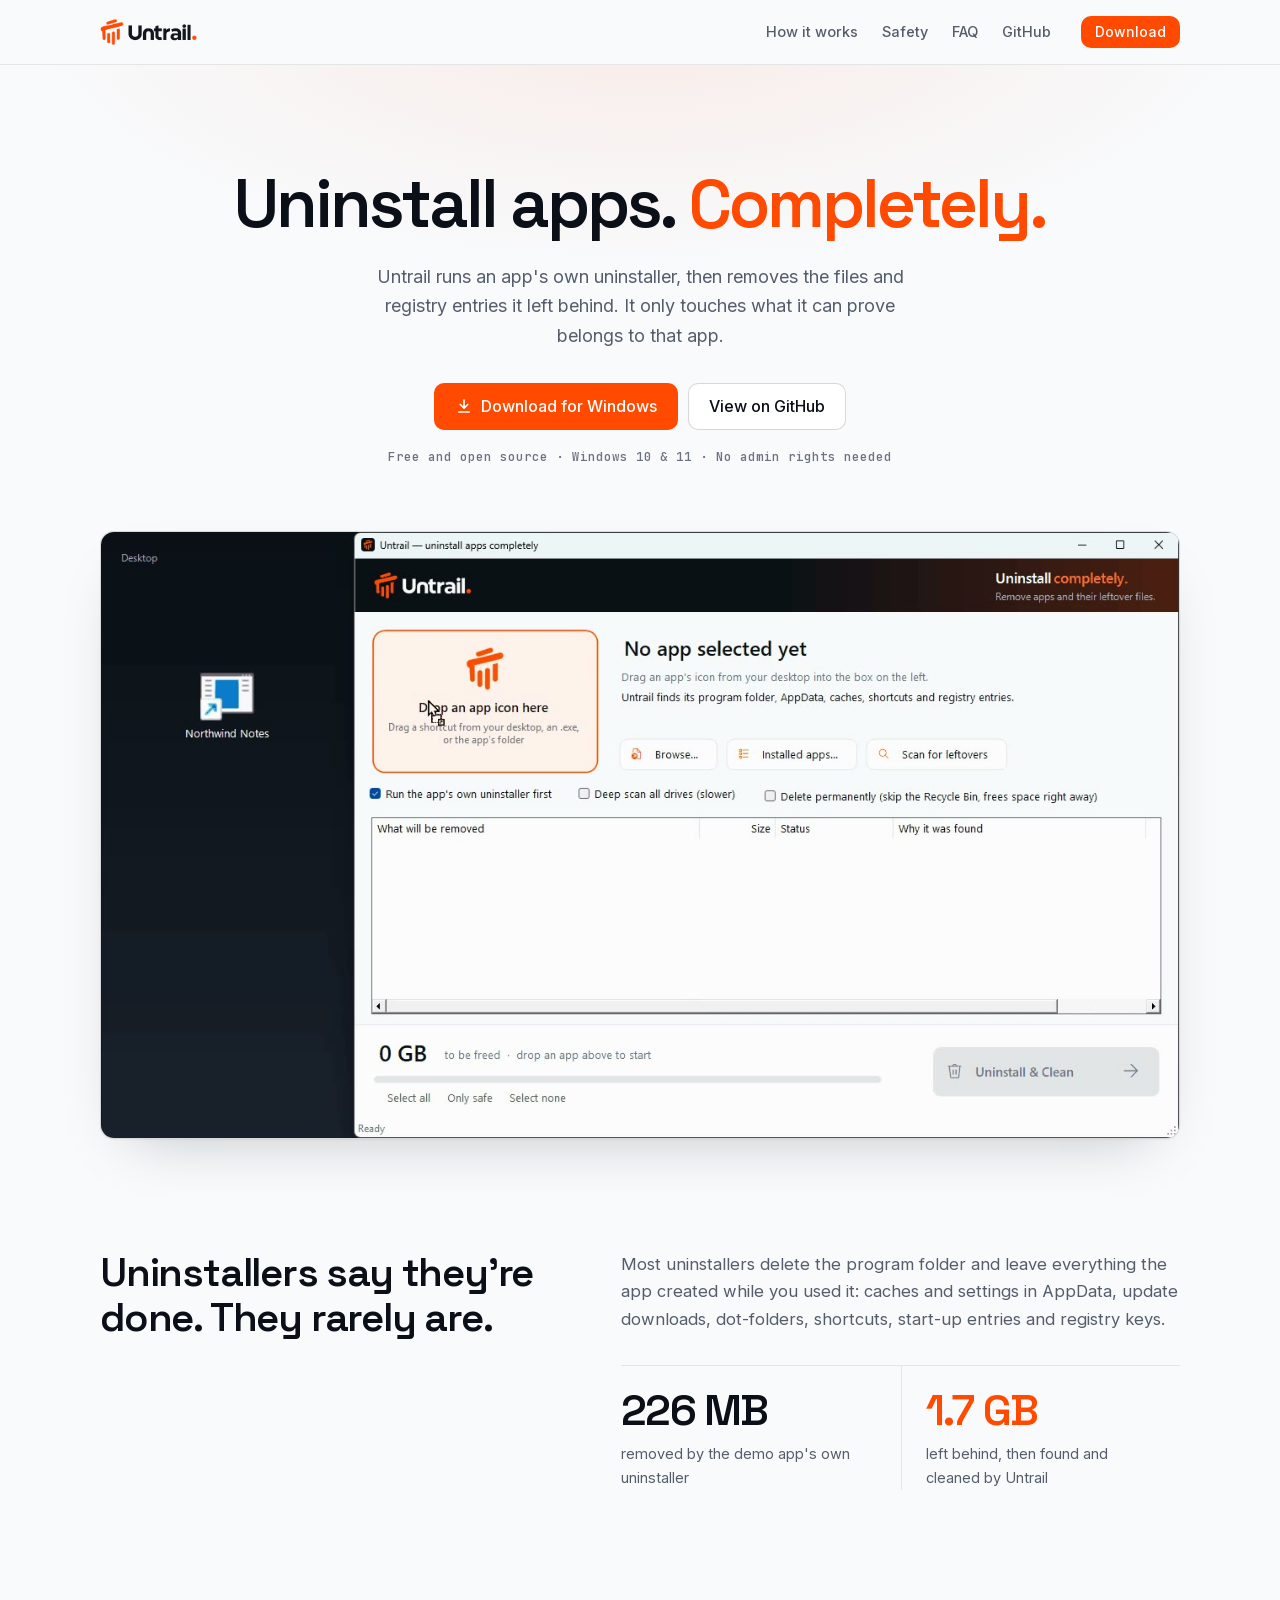
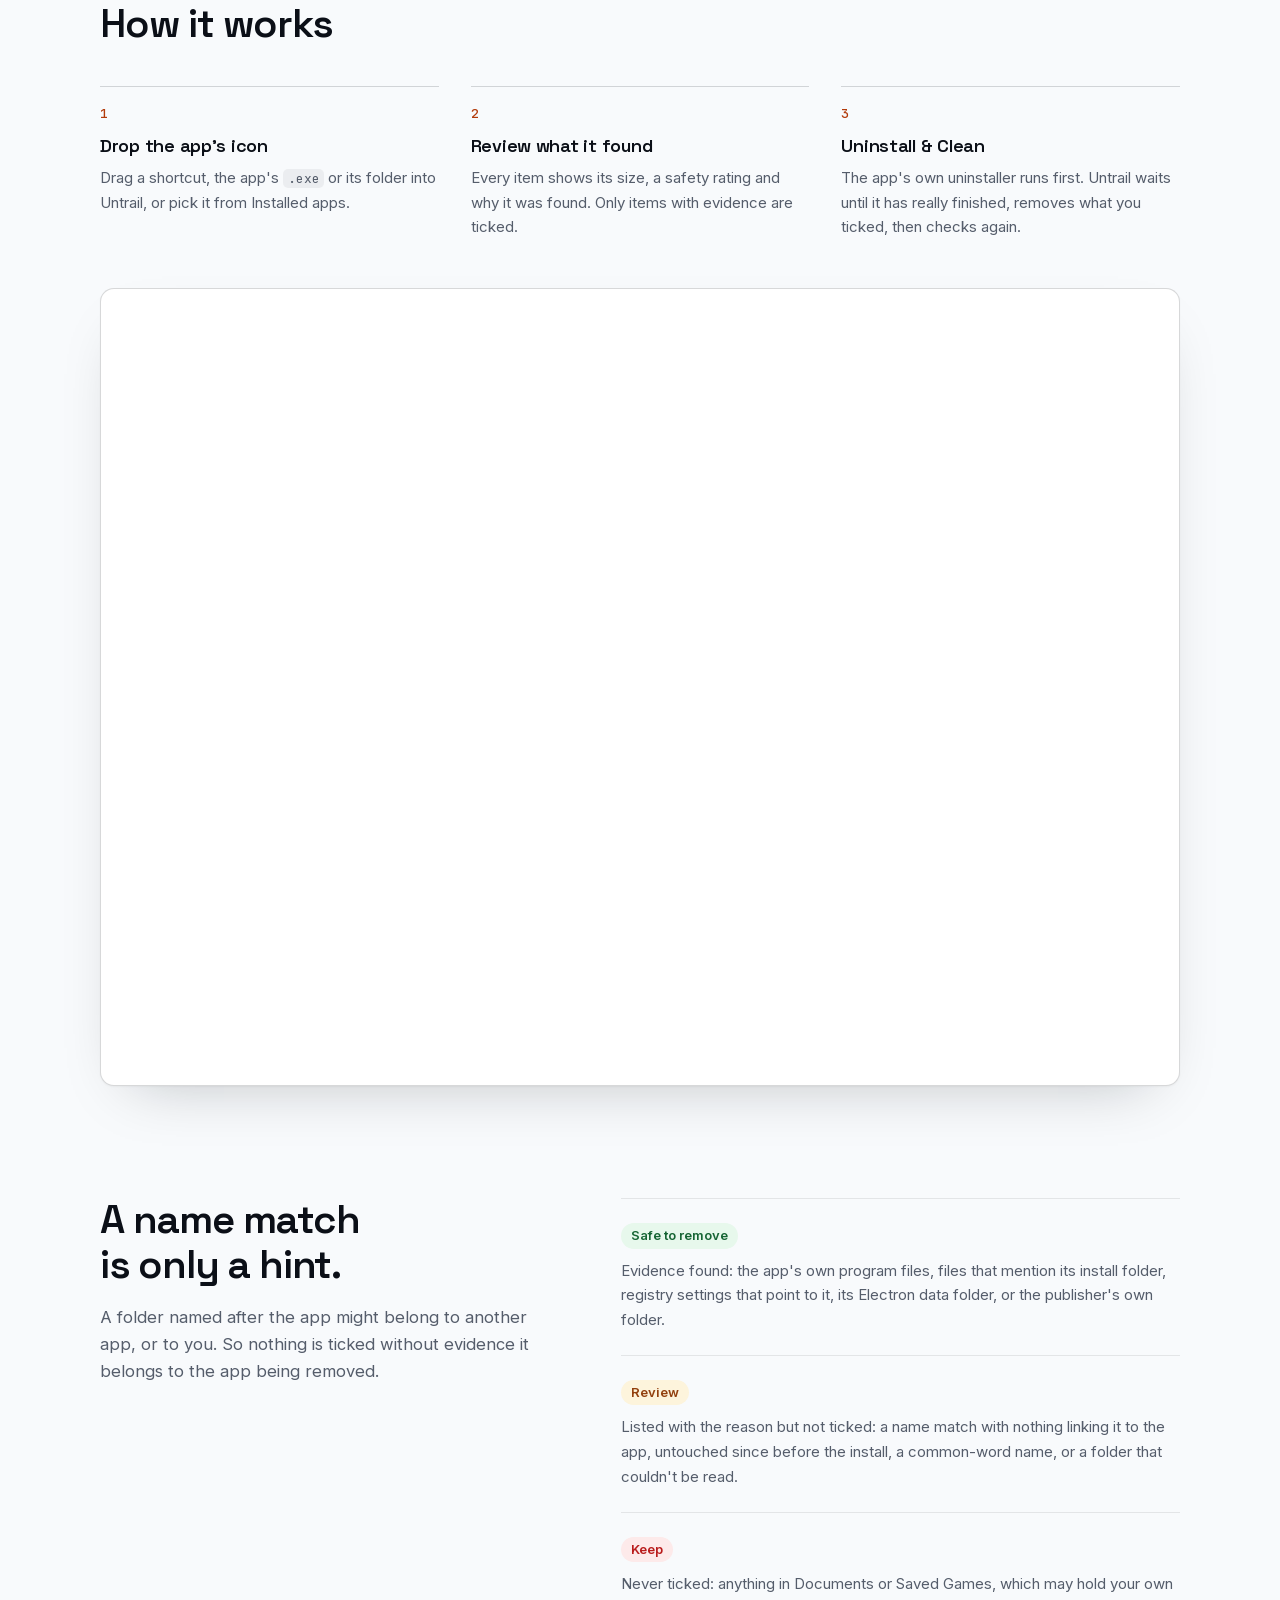
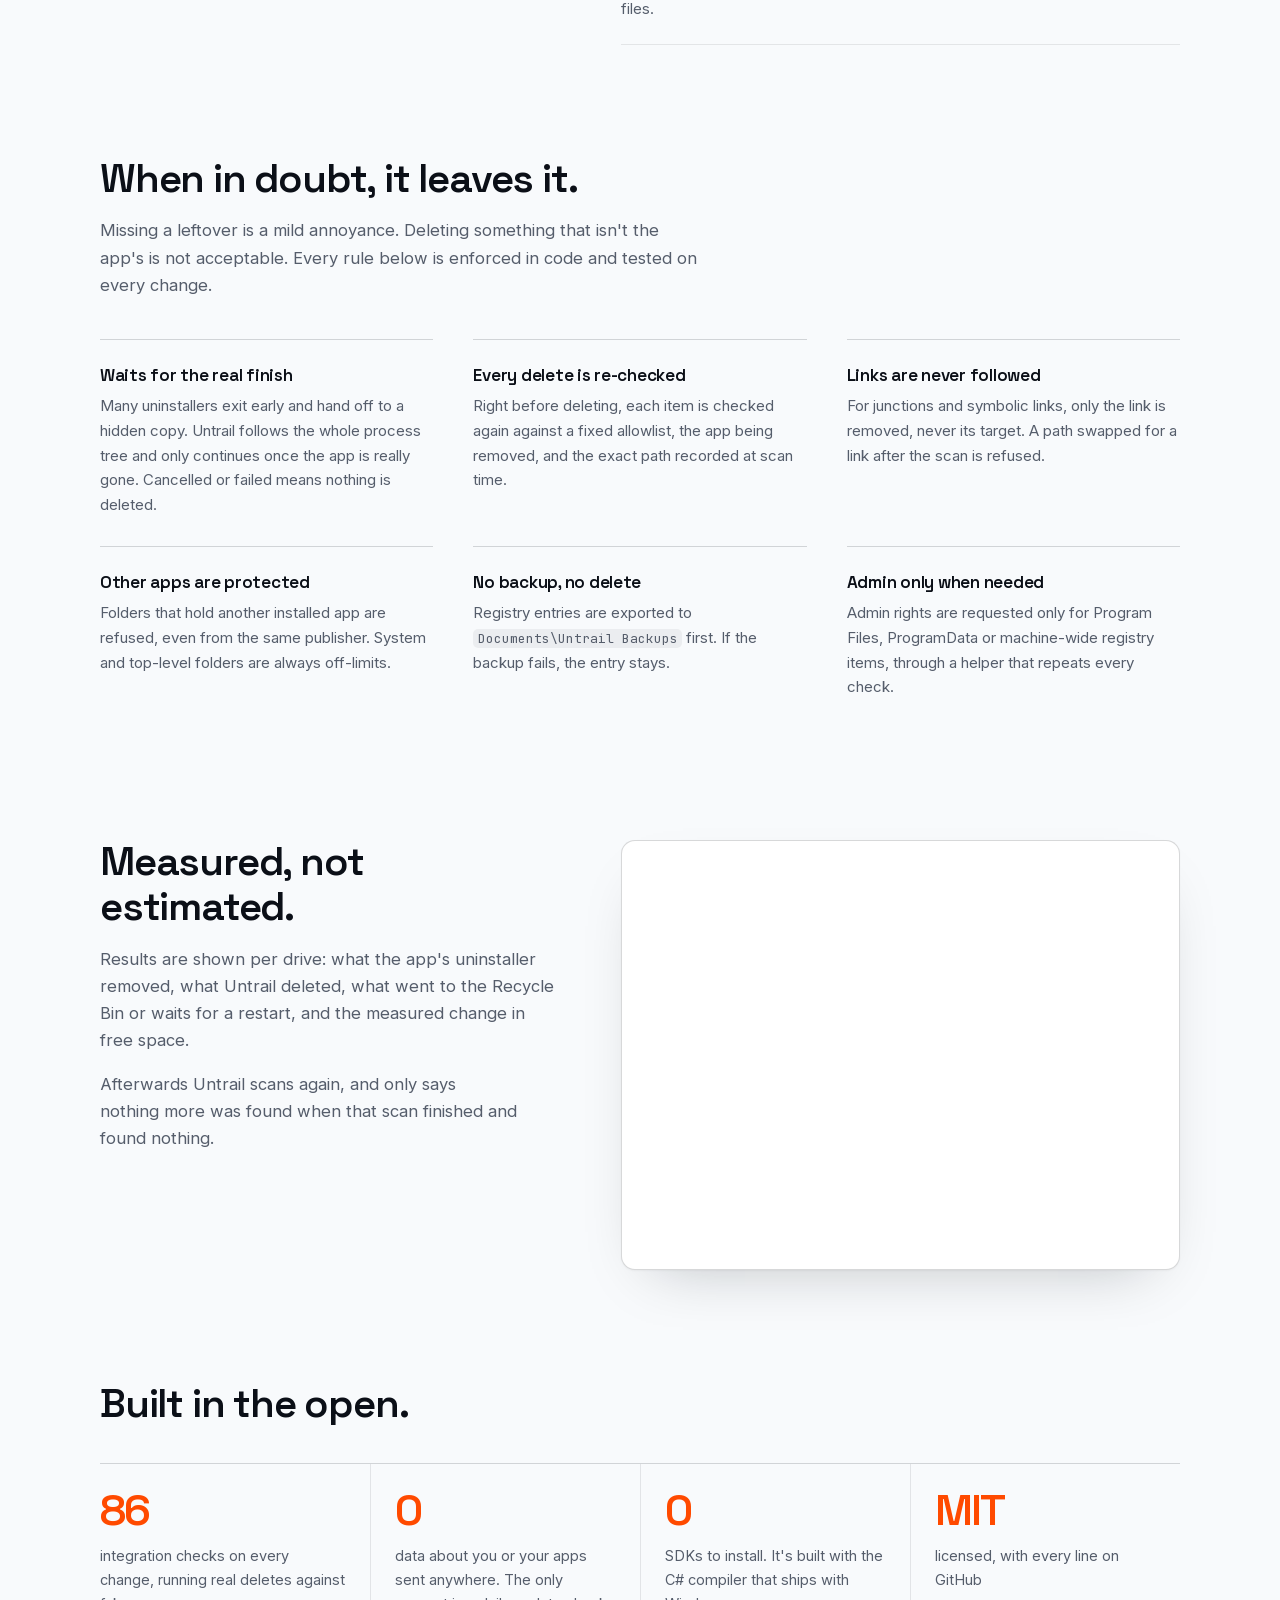
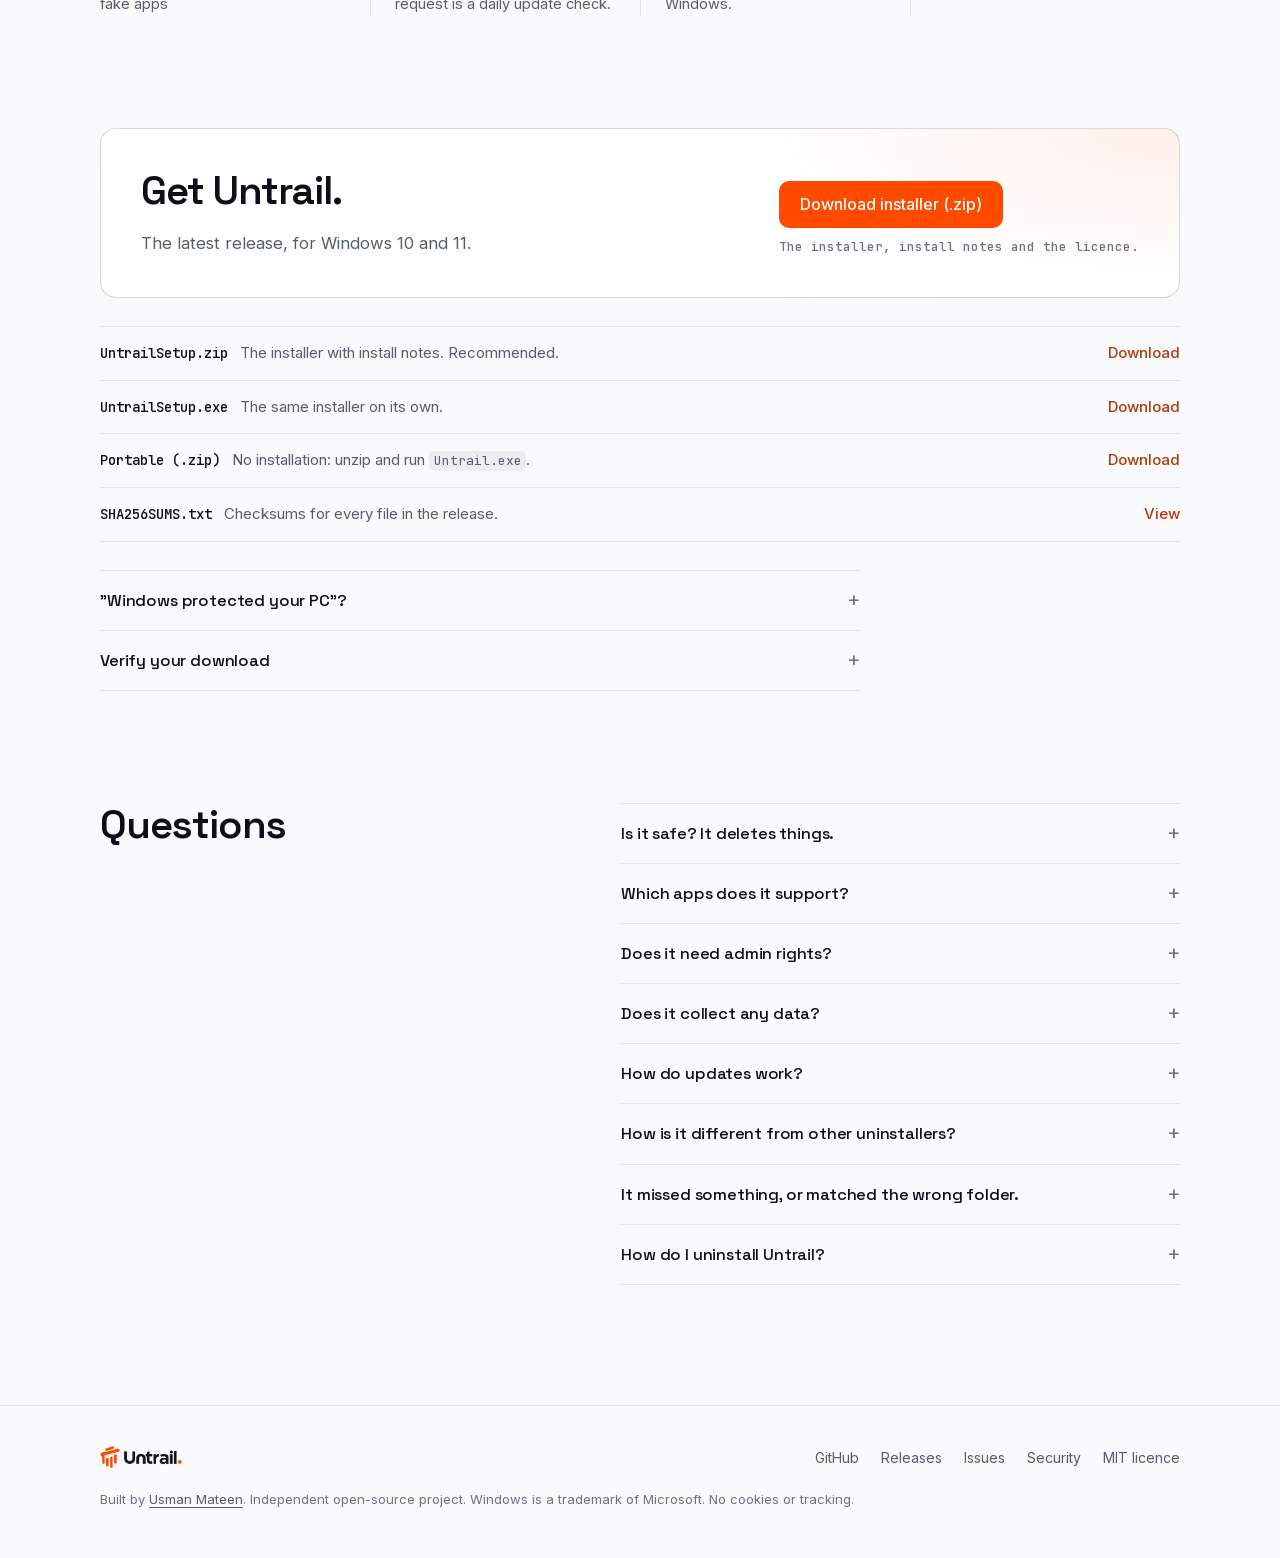
==== commit 7dee8b85: "Tell users about new releases and update in one click Untrail now checks GitHub's public releases AP" ====
--- a/site/index.html
+++ b/site/index.html
@@ -167,7 +167,7 @@
         <h2 id="proof-h">Built in the open.</h2>
         <dl class="stats">
           <div><dt>86</dt><dd>integration checks on every change, running real deletes against fake apps</dd></div>
-          <div><dt>0</dt><dd>network connections. Untrail never phones home.</dd></div>
+          <div><dt>0</dt><dd>data about you or your apps sent anywhere. The only request is a daily update check.</dd></div>
           <div><dt>0</dt><dd>SDKs to install. It's built with the C# compiler that ships with Windows.</dd></div>
           <div><dt>MIT</dt><dd>licensed, with every line on GitHub</dd></div>
         </dl>
@@ -215,7 +215,9 @@
           <details><summary>Does it need admin rights?</summary>
             <p>Not to install, and usually not to clean up, because most leftovers live in your own user folder. Untrail asks only when an item is in Program Files, ProgramData or the machine-wide registry.</p></details>
           <details><summary>Does it collect any data?</summary>
-            <p>No. Untrail makes no network connections. Removal logs and registry backups stay on your PC.</p></details>
+            <p>No. Its only network request is a check, at most once a day, of GitHub's public list of Untrail releases. It sends nothing about you or your apps, and you can turn it off in Settings. Removal logs and registry backups stay on your PC.</p></details>
+          <details><summary>How do updates work?</summary>
+            <p>When a new version is out, Untrail shows a notice at the top of its window. Update now downloads the installer from the GitHub release, checks it against the SHA-256 published with that release, installs it and reopens Untrail. You can also choose Later or Skip this version. A portable copy gets a Download link instead.</p></details>
           <details><summary>How is it different from other uninstallers?</summary>
             <p>Tools like Bulk Crap Uninstaller and Revo are excellent and do much more. Untrail is deliberately narrow: one app at a time, very conservative about what it deletes, and honest about what it freed.</p></details>
           <details><summary>It missed something, or matched the wrong folder.</summary>
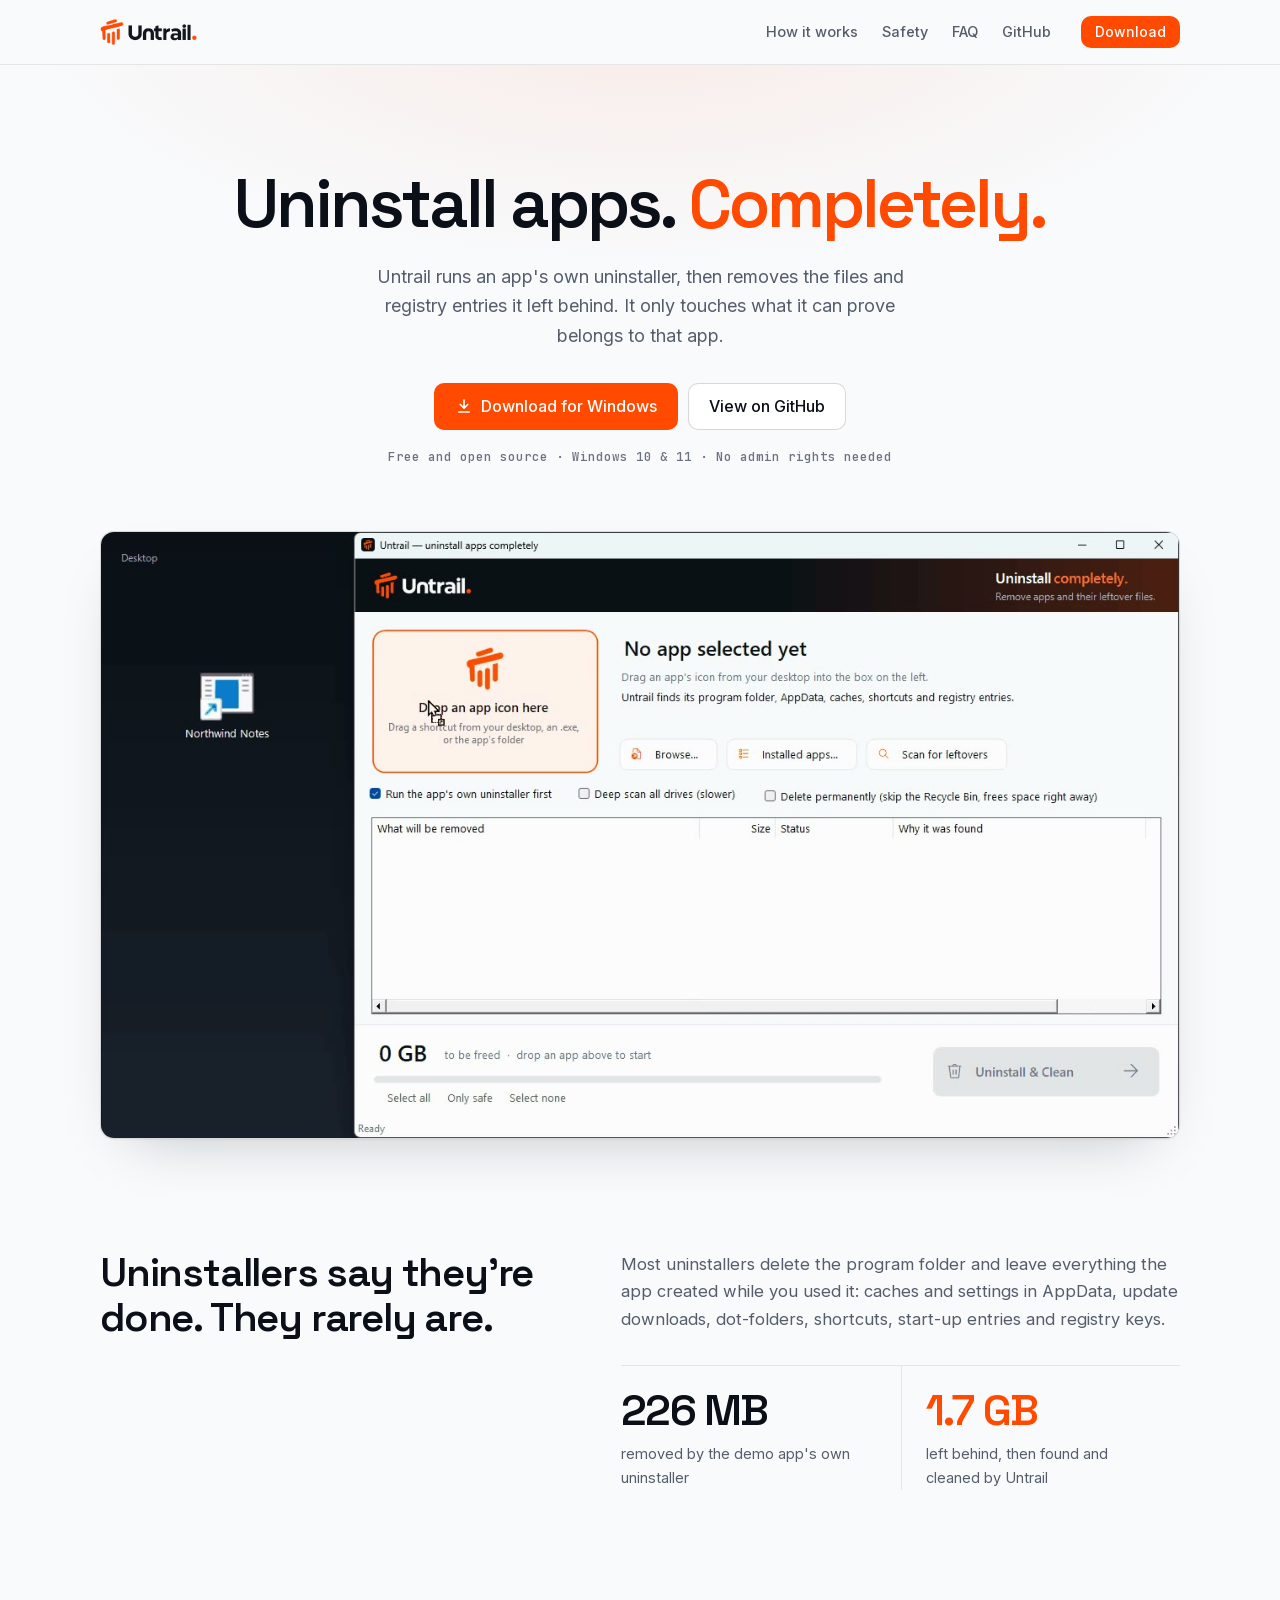
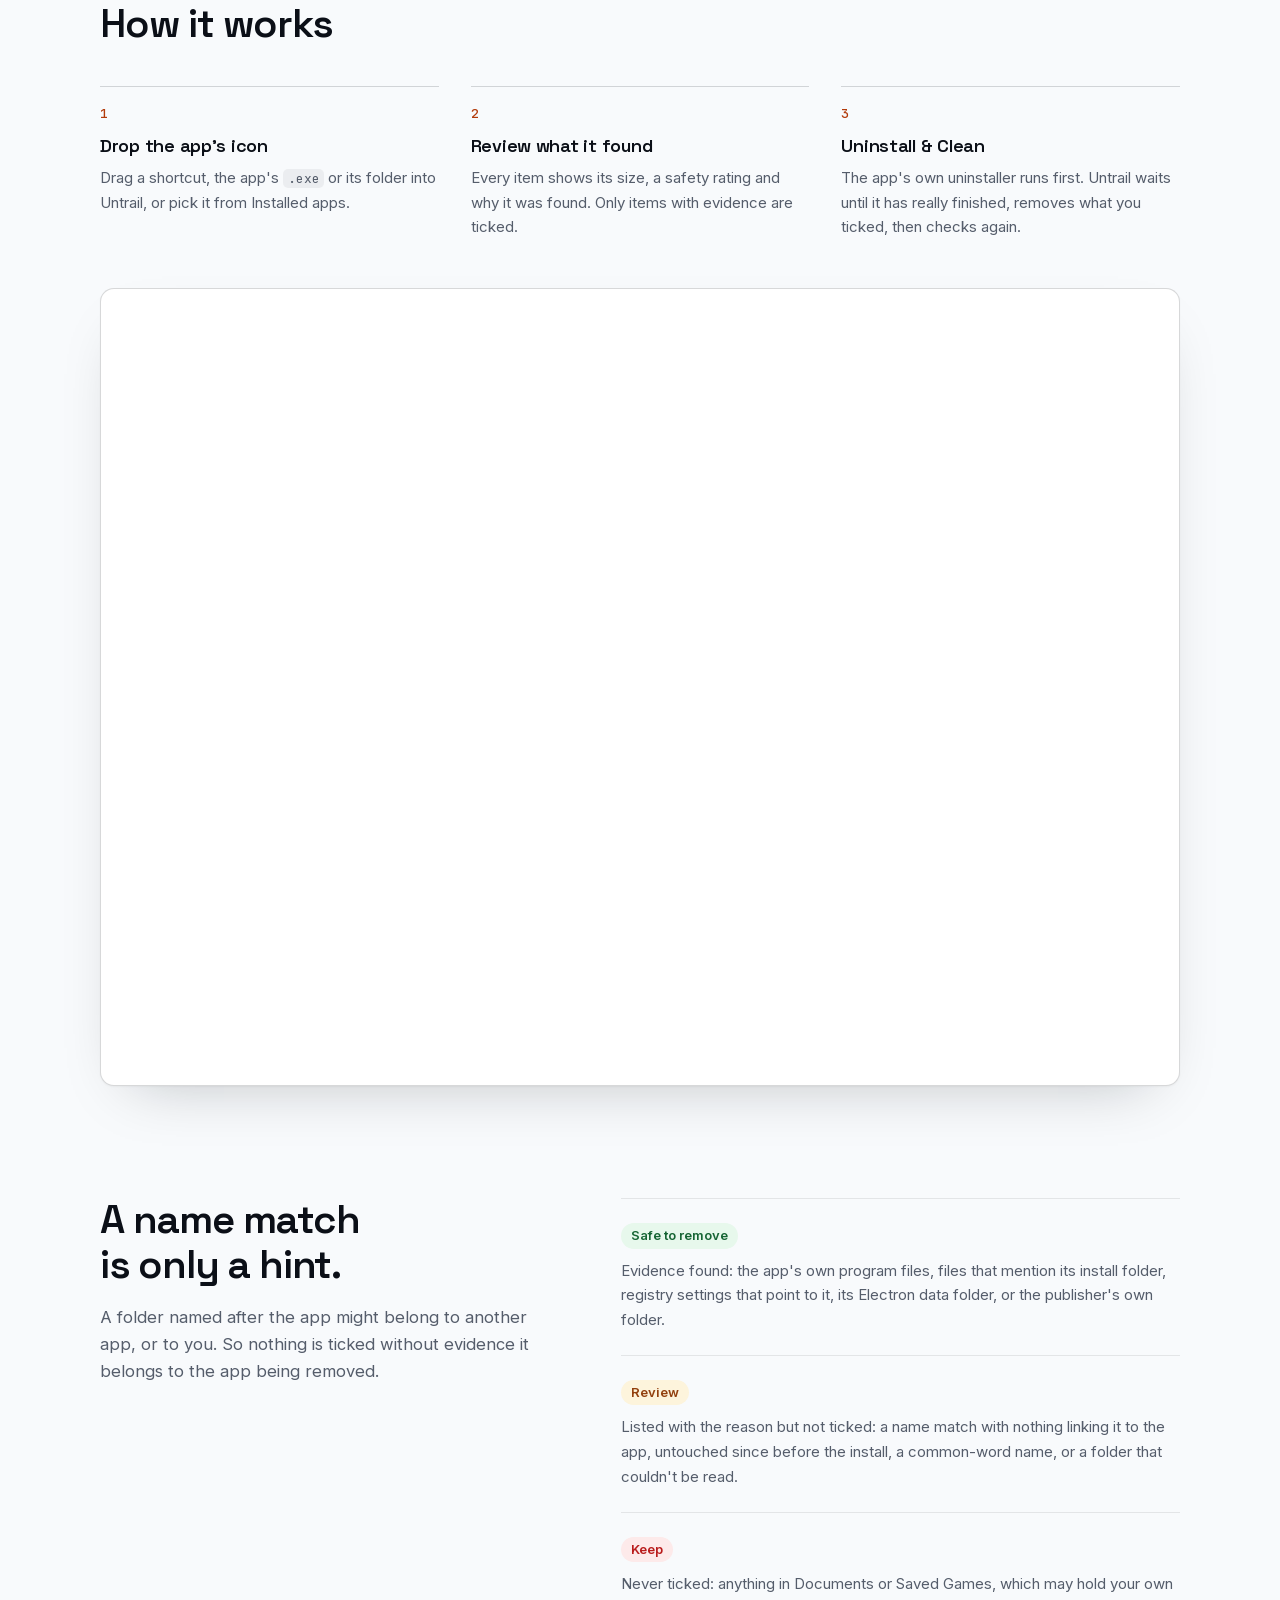
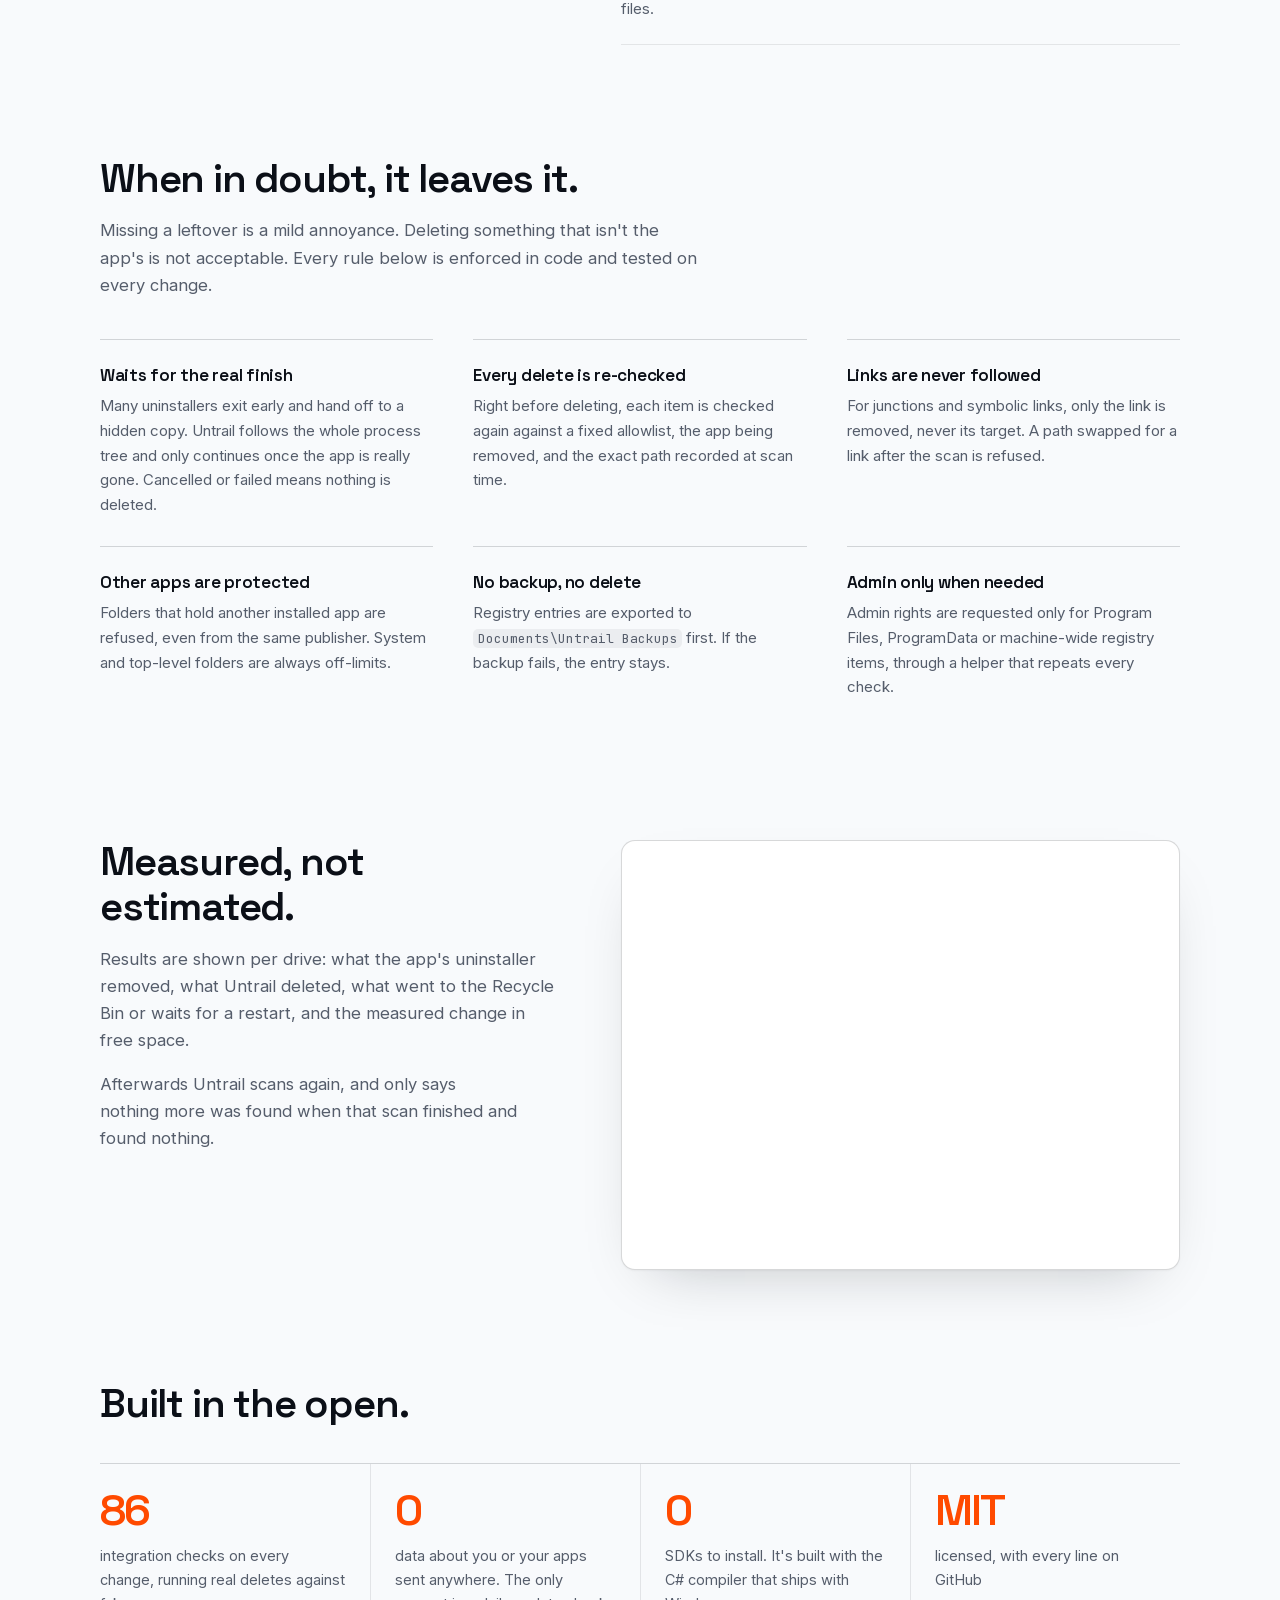
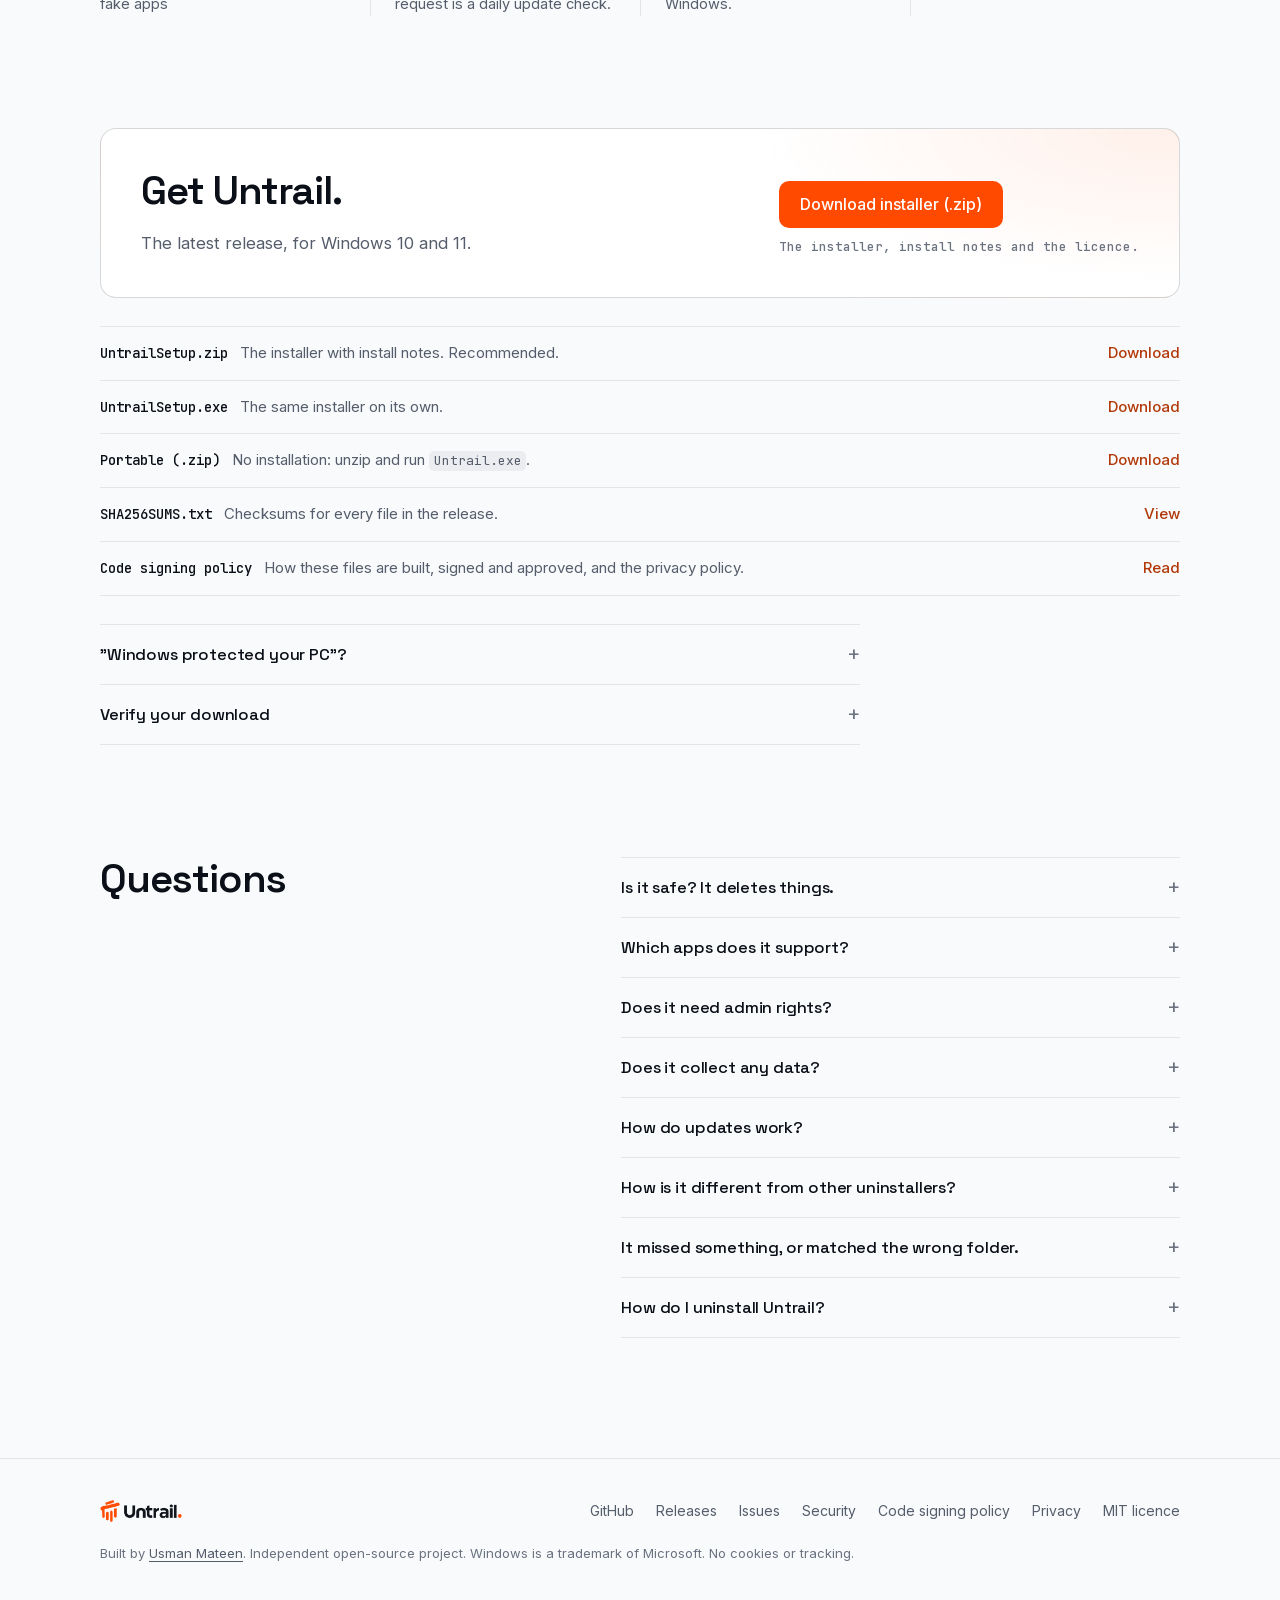
==== commit e5d06f73: "Prepare code signing (SignPath) and winget publishing Code signing, switched on by the SIGNPATH_* re" ====
--- a/site/index.html
+++ b/site/index.html
@@ -191,6 +191,7 @@
           <li><span><b>UntrailSetup.exe</b> The same installer on its own.</span><a href="https://github.com/usmanmateen/untrail/releases/latest/download/UntrailSetup.exe" data-dl="UntrailSetup.exe">Download</a></li>
           <li><span><b>Portable (.zip)</b> No installation: unzip and run <code>Untrail.exe</code>.</span><a href="https://github.com/usmanmateen/untrail/releases/latest" data-portable>Download</a></li>
           <li><span><b>SHA256SUMS.txt</b> Checksums for every file in the release.</span><a href="https://github.com/usmanmateen/untrail/releases/latest" data-sums>View</a></li>
+          <li><span><b>Code signing policy</b> How these files are built, signed and approved, and the privacy policy.</span><a href="code-signing.html">Read</a></li>
         </ul>
         <div class="faq compact">
           <details><summary>"Windows protected your PC"?</summary>
@@ -238,6 +239,8 @@
           <li><a href="https://github.com/usmanmateen/untrail/releases">Releases</a></li>
           <li><a href="https://github.com/usmanmateen/untrail/issues">Issues</a></li>
           <li><a href="https://github.com/usmanmateen/untrail/security/policy">Security</a></li>
+          <li><a href="code-signing.html">Code signing policy</a></li>
+          <li><a href="code-signing.html#privacy">Privacy</a></li>
           <li><a href="https://github.com/usmanmateen/untrail/blob/main/LICENSE">MIT licence</a></li>
         </ul>
       </nav>
--- a/site/assets/css/site.css
+++ b/site/assets/css/site.css
@@ -149,6 +149,19 @@
 .fine { grid-column: 1 / -1; font-size: 13px; }
 .fine a { color: var(--muted); }
 
+/* Policy pages */
+.doc { padding: 88px 0 0; }
+.doc .wrap { max-width: 760px; }
+.doc h1 { font-size: clamp(34px, 4.6vw, 48px); line-height: 1.08; letter-spacing: -0.04em; }
+.doc h2 { margin-top: 48px; font-size: 24px; }
+.doc .list { padding-left: 20px; }
+.doc .list li { margin: 10px 0; }
+.roles { margin: 20px 0 0; border-top: 1px solid var(--line); }
+.roles div { display: grid; grid-template-columns: 220px 1fr; gap: 16px; padding: 16px 0; border-bottom: 1px solid var(--line); }
+.roles dt { font: 600 15.5px/1.5 var(--display); }
+.roles dd { margin: 0; color: var(--muted); font-size: 15.5px; }
+@media (max-width: 640px) { .roles div { grid-template-columns: 1fr; gap: 4px; } .doc { padding-top: 60px; } }
+
 /* 404 */
 .hero.full { min-height: 100vh; display: grid; place-content: center; padding: 0 20px; }
 
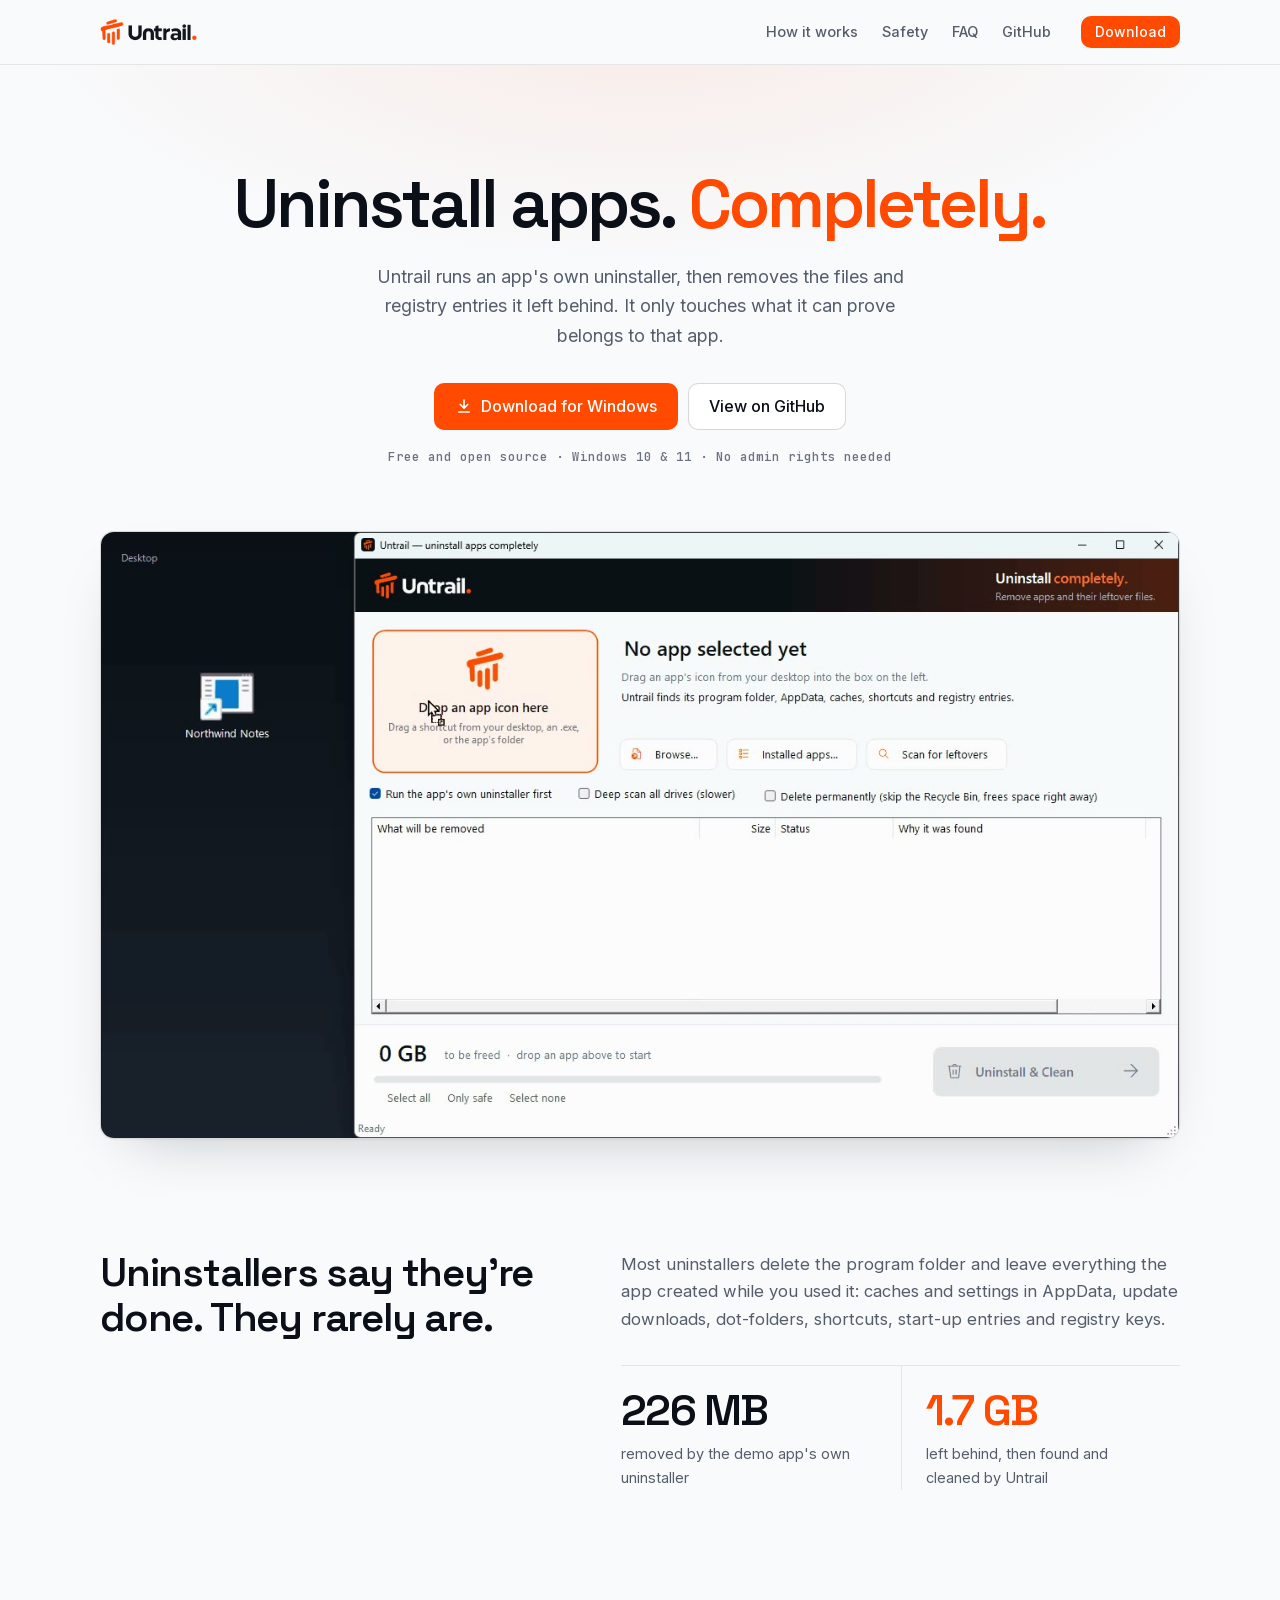
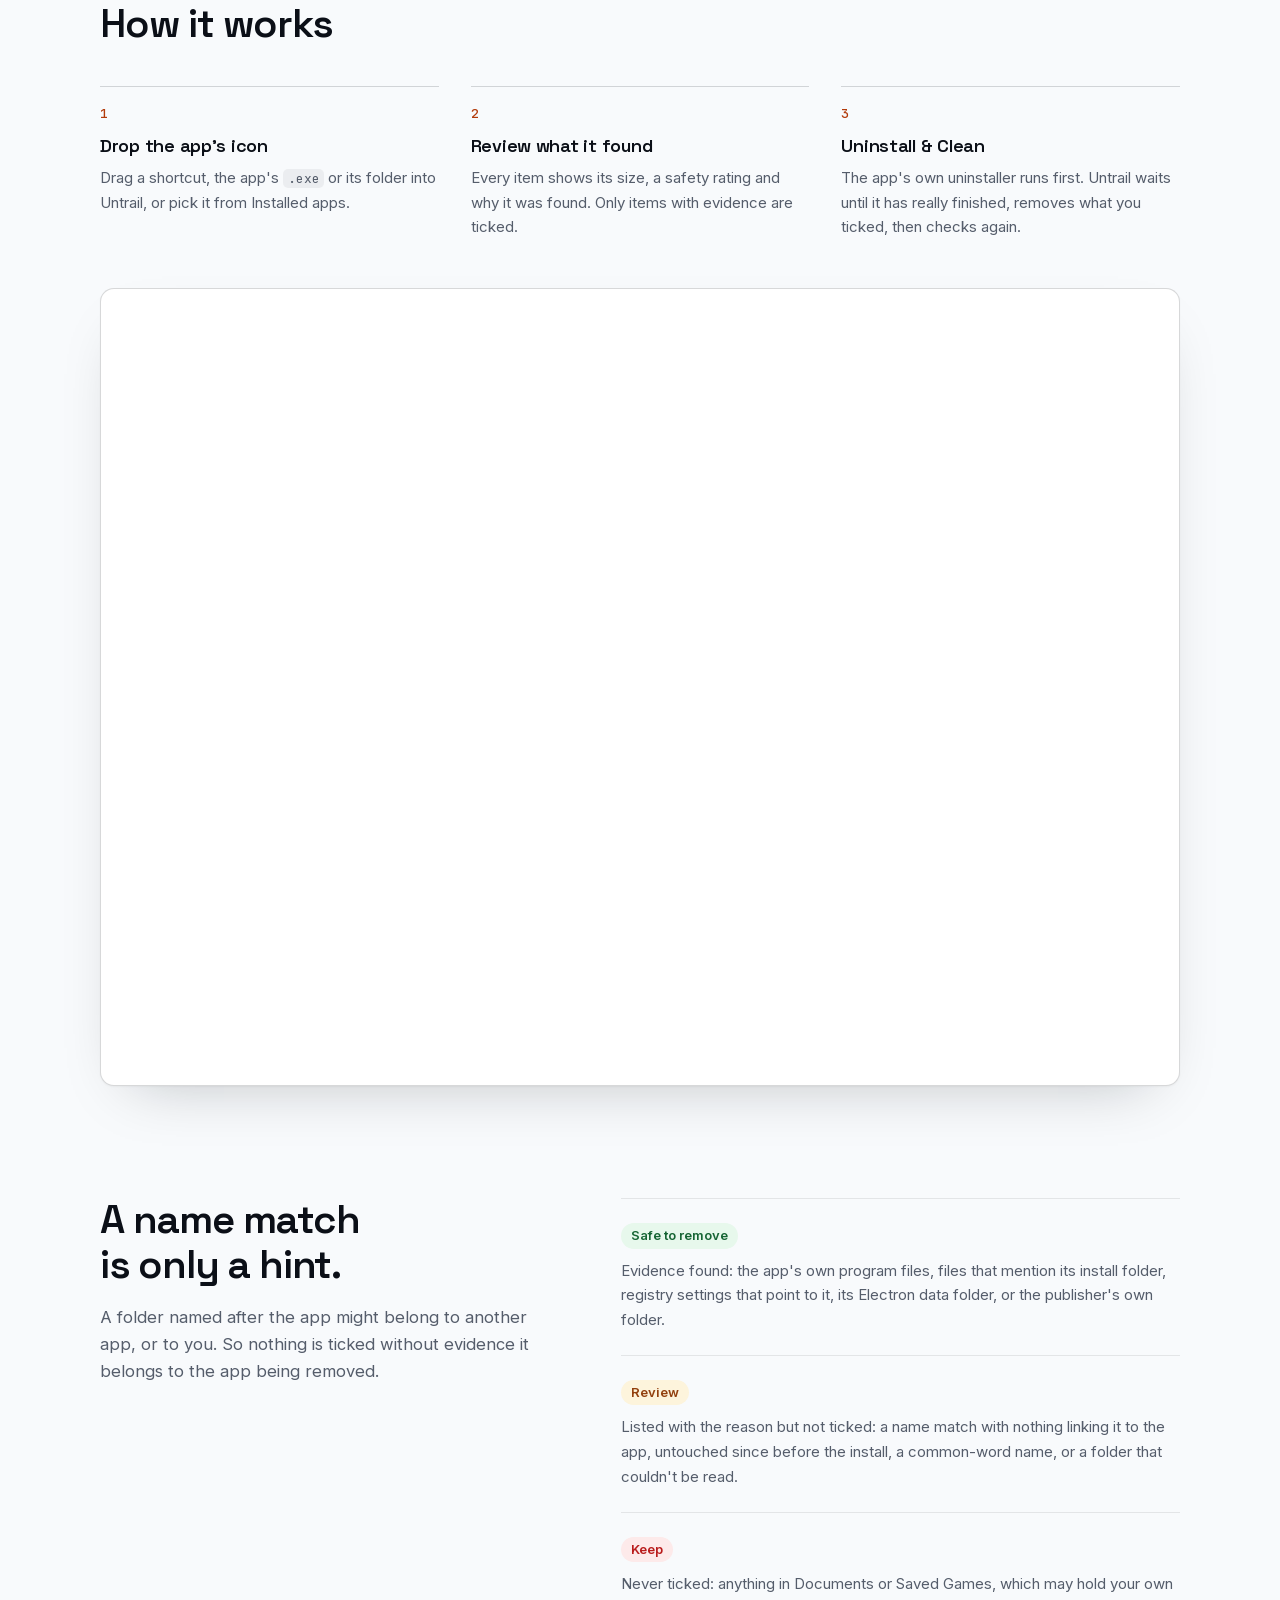
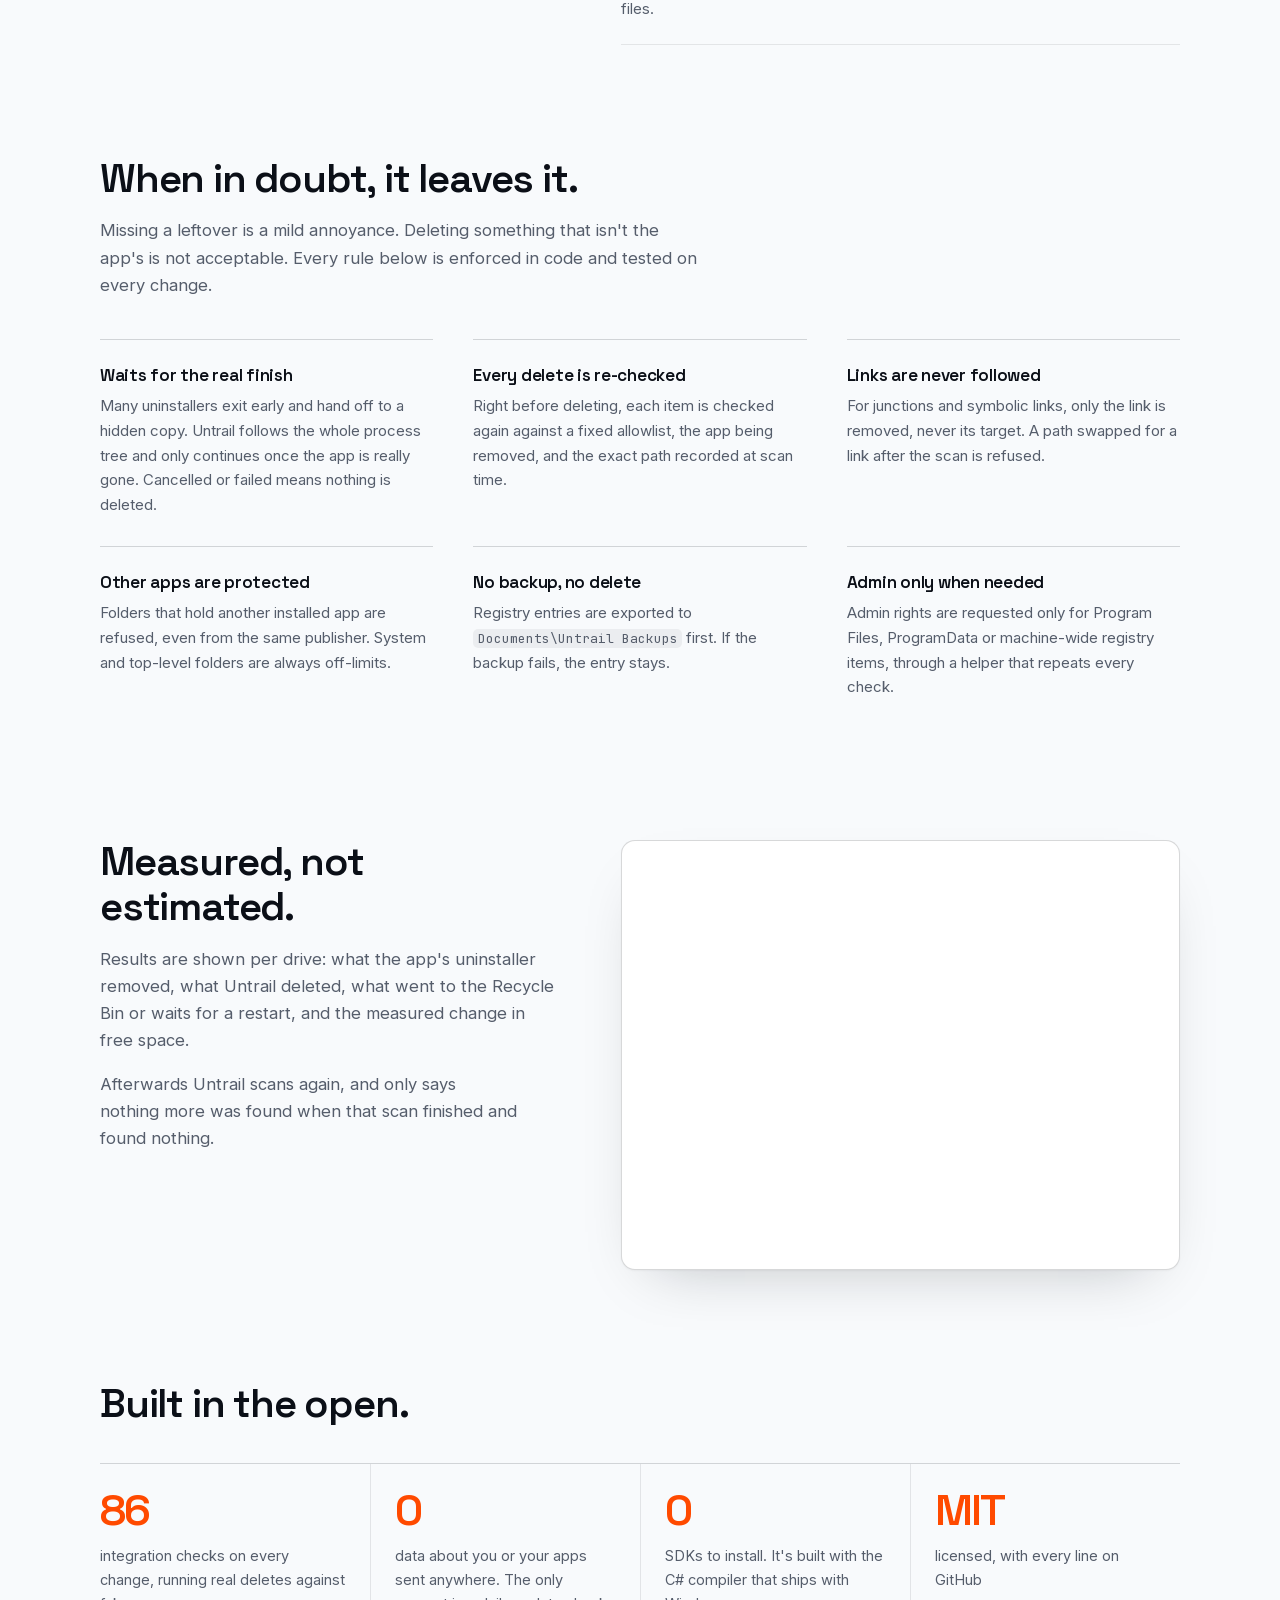
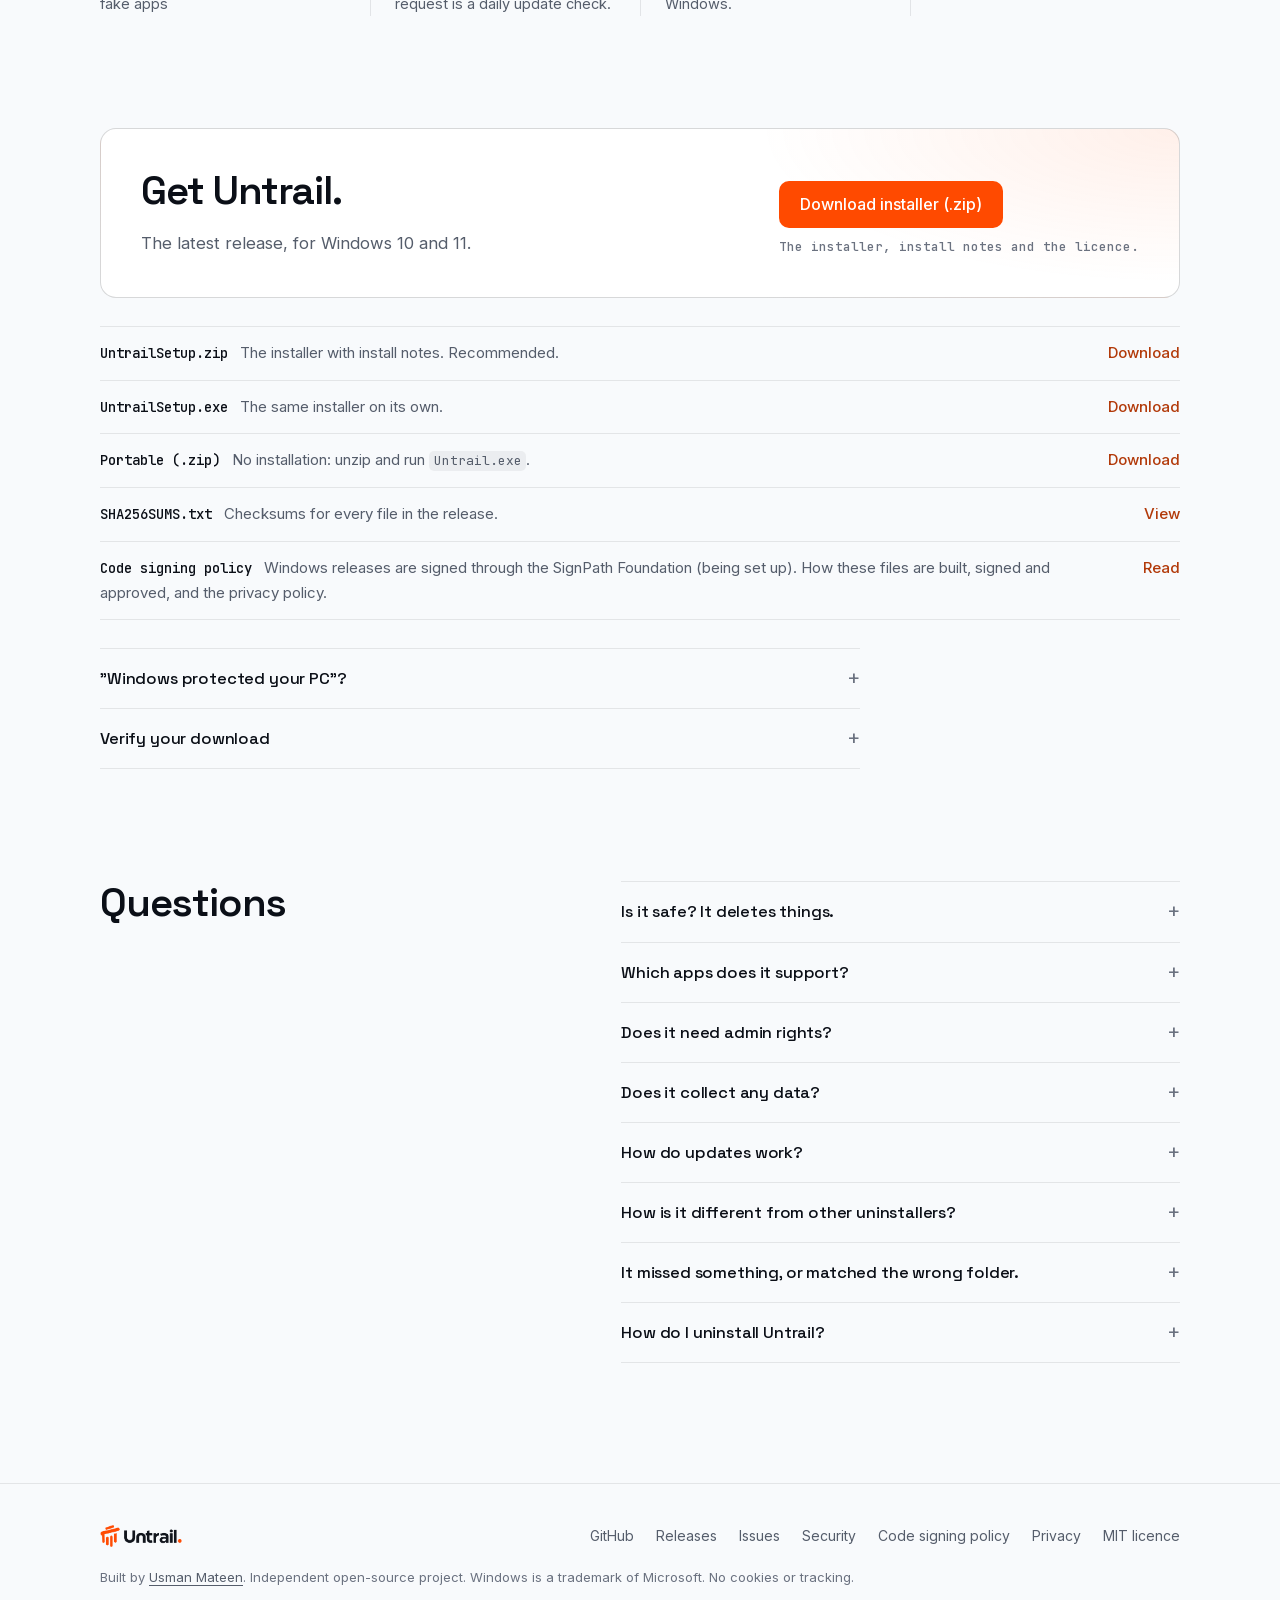
==== commit fb32f157: "Name the SignPath Foundation on the download section SignPath requires the download page to say the " ====
--- a/site/index.html
+++ b/site/index.html
@@ -191,16 +191,17 @@
           <li><span><b>UntrailSetup.exe</b> The same installer on its own.</span><a href="https://github.com/usmanmateen/untrail/releases/latest/download/UntrailSetup.exe" data-dl="UntrailSetup.exe">Download</a></li>
           <li><span><b>Portable (.zip)</b> No installation: unzip and run <code>Untrail.exe</code>.</span><a href="https://github.com/usmanmateen/untrail/releases/latest" data-portable>Download</a></li>
           <li><span><b>SHA256SUMS.txt</b> Checksums for every file in the release.</span><a href="https://github.com/usmanmateen/untrail/releases/latest" data-sums>View</a></li>
-          <li><span><b>Code signing policy</b> How these files are built, signed and approved, and the privacy policy.</span><a href="code-signing.html">Read</a></li>
+          <li><span><b>Code signing policy</b> Windows releases are signed through the SignPath Foundation (being set up). How these files are built, signed and approved, and the privacy policy.</span><a href="code-signing.html">Read</a></li>
         </ul>
         <div class="faq compact">
           <details><summary>"Windows protected your PC"?</summary>
-            <p>Untrail isn't code-signed yet, so SmartScreen may warn the first time you run it. Choose More info, then Run anyway.</p></details>
+            <p>Untrail isn't code-signed yet, so SmartScreen may warn the first time you run it. Choose More info, then Run anyway. Free code signing through the SignPath Foundation is being set up.</p></details>
           <details><summary>Verify your download</summary>
             <p>Compare the file's SHA-256 with SHA256SUMS.txt:</p>
             <pre><code>Get-FileHash .\UntrailSetup.zip -Algorithm SHA256</code></pre>
             <p>Or confirm it was built by the project's own GitHub workflow:</p>
-            <pre><code>gh attestation verify UntrailSetup.exe -R usmanmateen/untrail</code></pre></details>
+            <pre><code>gh attestation verify UntrailSetup.exe -R usmanmateen/untrail</code></pre>
+            <p>Each release also includes that signed provenance as an <code>.intoto.jsonl</code> file, so you can check it offline with <code>--bundle</code>.</p></details>
         </div>
       </div>
     </section>
